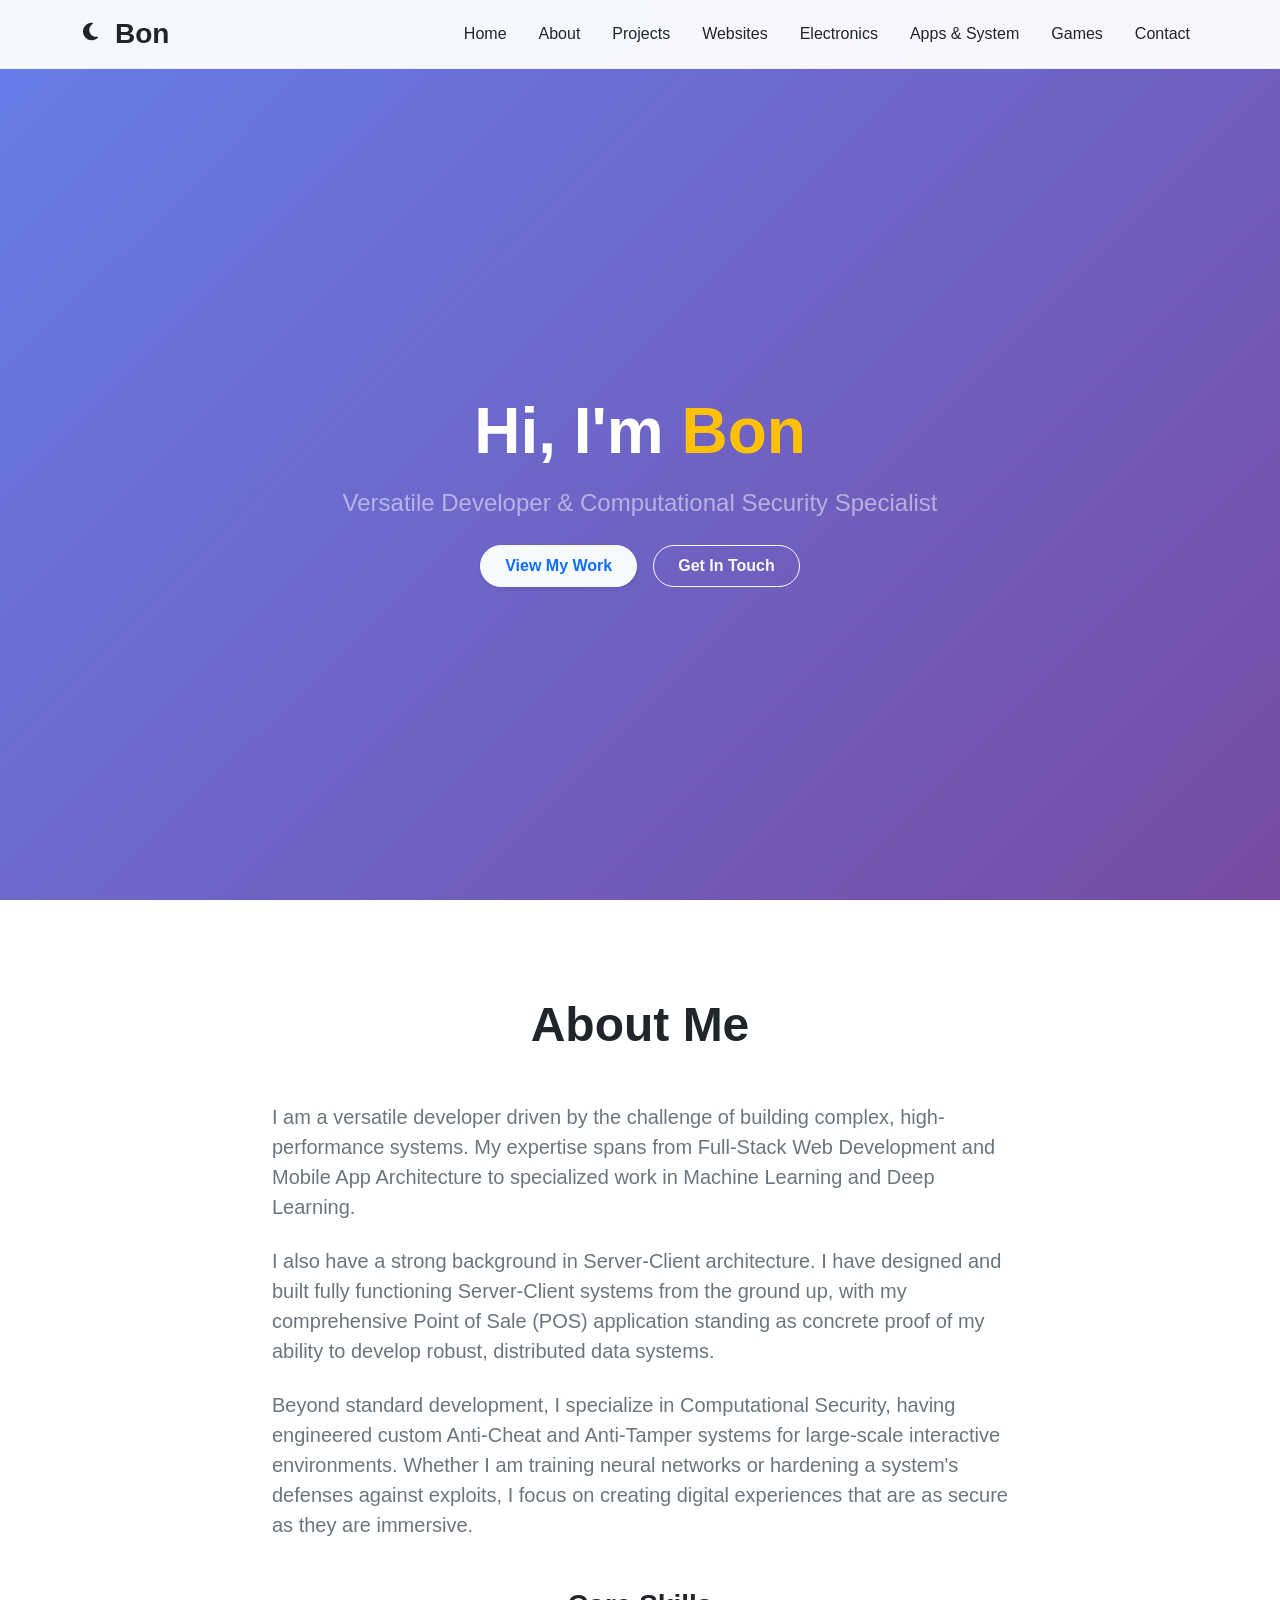
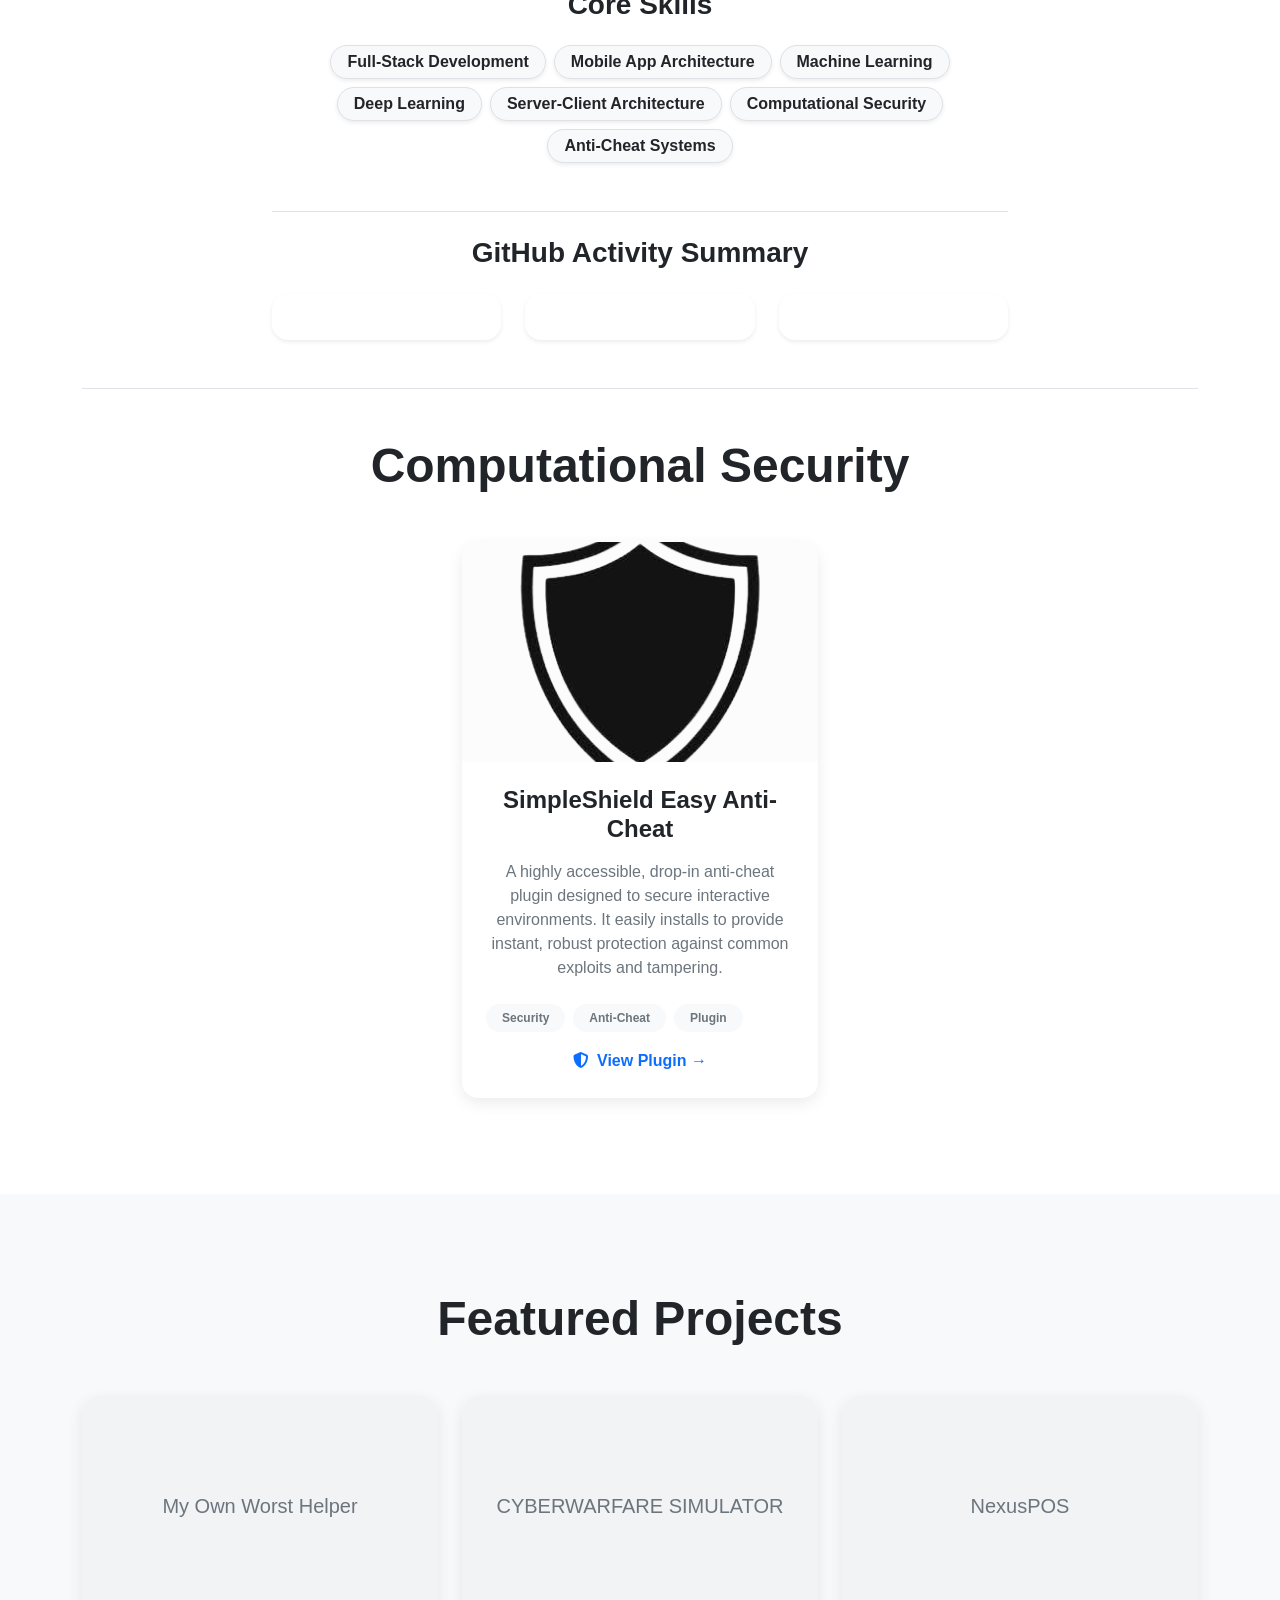
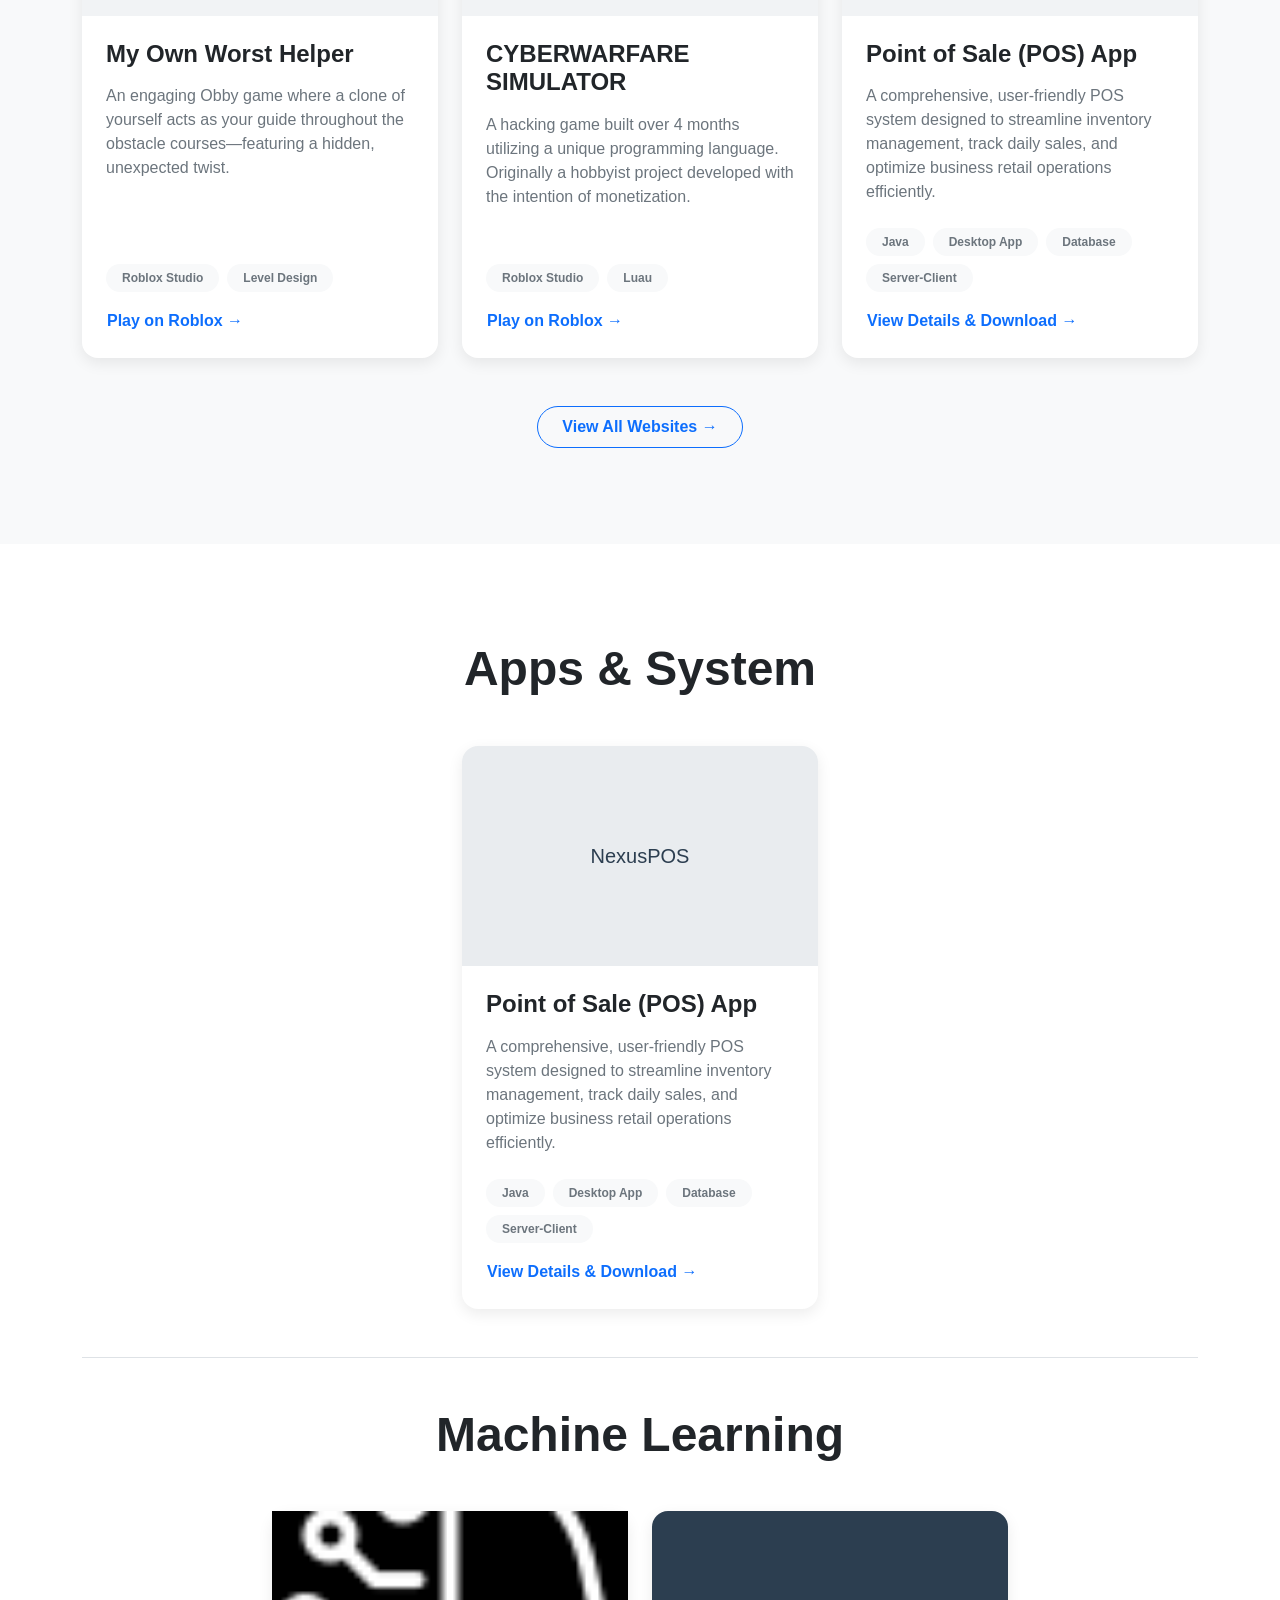
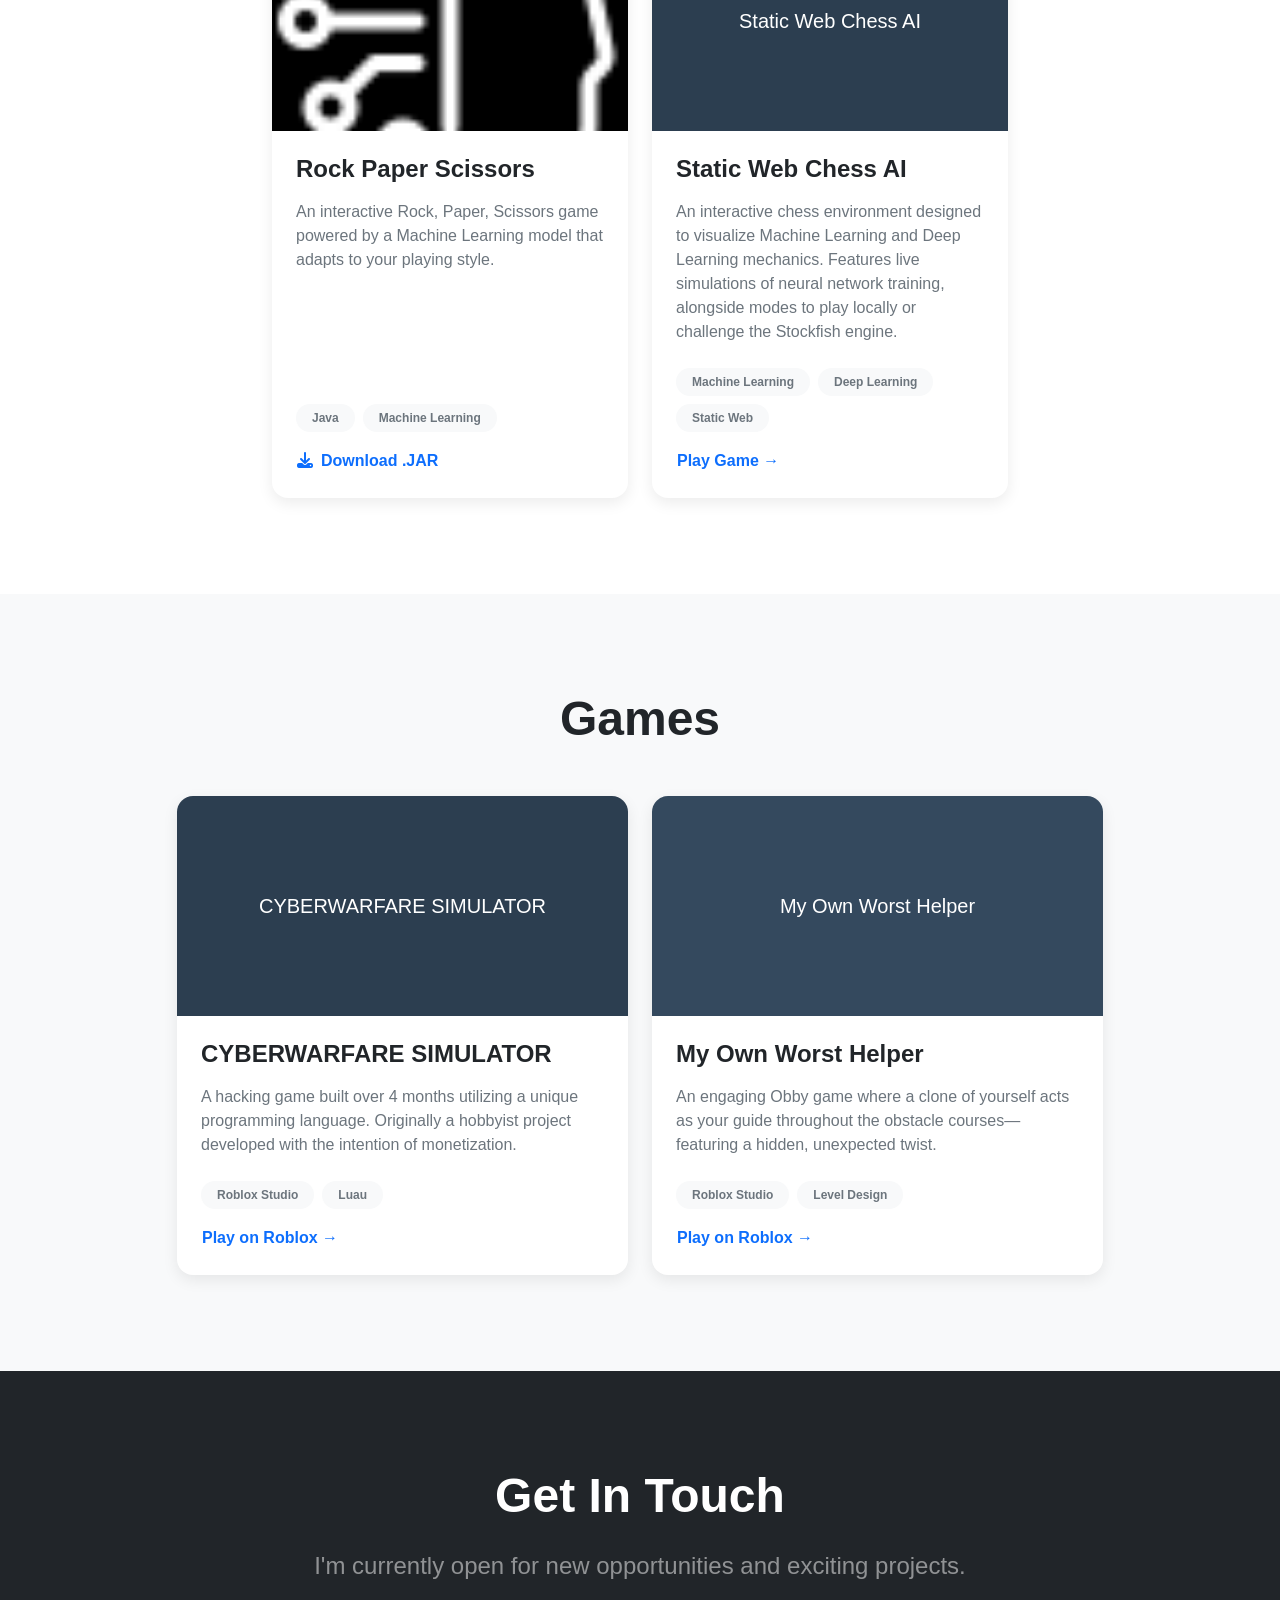
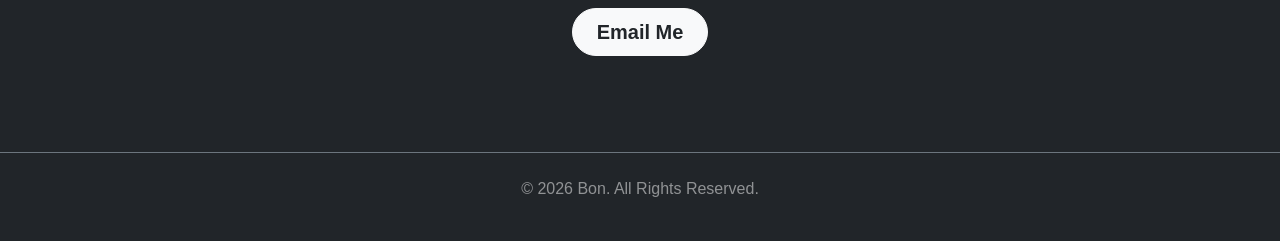
==== index.html @ 78231454 "Update print statement from 'Hello' to 'Goodbye'" ====
<!DOCTYPE html>
<html lang="en">
<head>
    <meta charset="UTF-8">
    <meta name="viewport" content="width=device-width, initial-scale=1.0">
    <title>Bon | Portfolio</title>
    <!-- Bootstrap CSS -->
    <link href="https://cdn.jsdelivr.net/npm/bootstrap@5.3.2/dist/css/bootstrap.min.css" rel="stylesheet">
    <link rel="stylesheet" href="style.css">
    <link rel="stylesheet" href="https://cdnjs.cloudflare.com/ajax/libs/font-awesome/6.5.0/css/all.min.css">
</head>
<body>
    <script>if(localStorage.getItem('darkMode') === 'enabled') document.body.classList.add('dark-mode');</script>
    <nav class="navbar navbar-expand-md navbar-light fixed-top custom-navbar">
        <div class="container">
            <div class="d-flex align-items-center">
                <button class="btn btn-link text-dark text-decoration-none p-0 me-3" id="darkModeToggle" aria-label="Toggle Dark Mode">
                    <i class="fas fa-moon fs-5"></i>
                </button>
                <a class="navbar-brand fw-bold fs-3 text-dark mb-0" href="#">Bon</a>
            </div>
            <button class="navbar-toggler border-0" type="button" data-bs-toggle="collapse" data-bs-target="#navbarNav">
                <span class="navbar-toggler-icon"></span>
            </button>
            <div class="collapse navbar-collapse" id="navbarNav">
                <ul class="navbar-nav ms-auto gap-3 fw-medium">
                    <li class="nav-item"><a class="nav-link text-dark" href="#home">Home</a></li>
                    <li class="nav-item"><a class="nav-link text-dark" href="#about">About</a></li>
                    <li class="nav-item"><a class="nav-link text-dark" href="#projects">Projects</a></li>
                    <li class="nav-item"><a class="nav-link text-dark" href="websites.html">Websites</a></li>
                    <li class="nav-item"><a class="nav-link text-dark" href="electronics.html">Electronics</a></li>
                    <li class="nav-item"><a class="nav-link text-dark" href="#apps">Apps & System</a></li>
                    <li class="nav-item"><a class="nav-link text-dark" href="#games">Games</a></li>
                    <li class="nav-item"><a class="nav-link text-dark" href="#contact">Contact</a></li>
                </ul>
            </div>
        </div>
    </nav>

    <section id="home" class="min-vh-100 d-flex align-items-center justify-content-center text-white text-center hero-gradient position-relative overflow-hidden" style="padding-top: 80px;">
        <div class="container z-2">
            <h1 class="display-3 fw-bold mb-3">Hi, I'm <span class="text-warning">Bon</span></h1>
            <p class="fs-4 mb-4 text-white-50">Versatile Developer &amp; Computational Security Specialist</p>
            <div class="d-flex justify-content-center gap-3">
                <a href="#projects" class="btn btn-light text-primary rounded-pill px-4 py-2 fw-semibold shadow-sm custom-btn-hover">View My Work</a>
                <a href="#contact" class="btn btn-outline-light rounded-pill px-4 py-2 fw-semibold custom-btn-hover">Get In Touch</a>
            </div>
        </div>
    </section>

    <section id="about" class="py-5 bg-white">
        <div class="container text-center py-5">
            <h2 class="display-5 fw-bold text-dark mb-5">About Me</h2>
            <div class="row justify-content-center">
                <div class="col-md-8 text-start text-secondary fs-5">
                    <p class="mb-4">
                        I am a versatile developer driven by the challenge of building complex, high-performance systems. My expertise spans from Full-Stack Web Development and Mobile App Architecture to specialized work in Machine Learning and Deep Learning.
                    </p>
                    <p class="mb-4">
                        I also have a strong background in Server-Client architecture. I have designed and built fully functioning Server-Client systems from the ground up, with my comprehensive Point of Sale (POS) application standing as concrete proof of my ability to develop robust, distributed data systems.
                    </p>
                    <p class="mb-5">
                        Beyond standard development, I specialize in Computational Security, having engineered custom Anti-Cheat and Anti-Tamper systems for large-scale interactive environments. Whether I am training neural networks or hardening a system's defenses against exploits, I focus on creating digital experiences that are as secure as they are immersive.
                    </p>

                    <div class="mb-5 text-center">
                        <h3 class="fw-bold text-dark mb-4">Core Skills</h3>
                        <div class="d-flex flex-wrap gap-2 justify-content-center">
                            <span class="badge bg-light text-dark border p-2 px-3 rounded-pill fs-6 shadow-sm">Full-Stack Development</span>
                            <span class="badge bg-light text-dark border p-2 px-3 rounded-pill fs-6 shadow-sm">Mobile App Architecture</span>
                            <span class="badge bg-light text-dark border p-2 px-3 rounded-pill fs-6 shadow-sm">Machine Learning</span>
                            <span class="badge bg-light text-dark border p-2 px-3 rounded-pill fs-6 shadow-sm">Deep Learning</span>
                            <span class="badge bg-light text-dark border p-2 px-3 rounded-pill fs-6 shadow-sm">Server-Client Architecture</span>
                            <span class="badge bg-light text-dark border p-2 px-3 rounded-pill fs-6 shadow-sm">Computational Security</span>
                            <span class="badge bg-light text-dark border p-2 px-3 rounded-pill fs-6 shadow-sm">Anti-Cheat Systems</span>
                        </div>
                    </div>

                    <!-- GitHub Stats -->
                    <div class="mt-5 pt-4 border-top">
                        <h3 class="fw-bold text-dark mb-4 text-center">GitHub Activity Summary</h3>
                        <div class="row g-4 justify-content-center" id="github-summary-cards">
                            <!-- Loading spinner -->
                            <div class="col-12 text-center text-secondary py-5" id="gh-loading">
                                <div class="spinner-border text-primary mb-3" role="status"></div>
                                <p class="fw-medium">Syncing live statistics from GitHub...</p>
                            </div>
                        </div>
                    </div>
                </div>
            </div>

            <div class="mt-5 pt-5 border-top">
                <h2 class="display-5 fw-bold text-dark text-center mb-5">Computational Security</h2>
                <div class="row justify-content-center">
                    <div class="col-md-4">
                        <div class="card h-100 custom-card">
                            <div class="project-image d-flex align-items-center justify-content-center fw-medium text-white" style="background: #fcfcfc; font-size: 1.25rem;">
                                <img src = "Images/SHIELD-removebg-preview.png" alt ="SimpleShield" class="w-100 h-100" style="object-fit: cover;" onerror="this.outerHTML='SimpleShield Easy Anti-Cheat'">
                            </div>
                            <div class="card-body p-4 d-flex flex-column">
                                <h4 class="card-title fw-bold text-dark mb-3">SimpleShield Easy Anti-Cheat</h4>
                                <p class="card-text text-secondary mb-4">A highly accessible, drop-in anti-cheat plugin designed to secure interactive environments. It easily installs to provide instant, robust protection against common exploits and tampering.</p>
                                <div class="mt-auto">
                                    <div class="d-flex flex-wrap gap-2 mb-3">
                                        <span class="badge bg-light text-secondary rounded-pill px-3 py-2">Security</span>
                                        <span class="badge bg-light text-secondary rounded-pill px-3 py-2">Anti-Cheat</span>
                                        <span class="badge bg-light text-secondary rounded-pill px-3 py-2">Plugin</span>
                                    </div>
                                    <a href="https://create.roblox.com/store/asset/100468824967185/SimpleShield-Easy-AntiCheat" target="_blank" class="btn btn-link text-decoration-none p-0 fw-semibold text-primary"><i class="fas fa-shield-alt me-2"></i>View Plugin →</a>
                                </div>
                            </div>
                        </div>
                    </div>
                </div>
            </div>
        </div>
    </section>

    <section id="projects" class="py-5">
        <div class="container py-5">
            <h2 class="display-5 fw-bold text-dark text-center mb-5">Featured Projects</h2>
            <div class="row g-4" id="featured-projects-container">
                <!-- Dynamic projects container -->
            </div>
            <div class="text-center mt-5">
                <a href="websites.html" class="btn btn-outline-primary rounded-pill px-4 py-2 fw-semibold custom-btn-hover">View All Websites →</a>
            </div>
        </div>
    </section>

    <section id="apps" class="py-5 bg-white">
        <div class="container py-5">
            <h2 class="display-5 fw-bold text-dark text-center mb-5">Apps & System</h2>
            <div class="row justify-content-center mb-5">
                <div class="col-md-4">
                    <div class="card h-100 custom-card">
                        <div class="project-image d-flex align-items-center justify-content-center fw-medium" style="background: #e9ecef; color: #2c3e50; font-size: 1.25rem;">
                            NexusPOS
                        </div>
                        <div class="card-body p-4 d-flex flex-column">
                            <h4 class="card-title fw-bold text-dark mb-3">Point of Sale (POS) App</h4>
                            <p class="card-text text-secondary mb-4">A comprehensive, user-friendly POS system designed to streamline inventory management, track daily sales, and optimize business retail operations efficiently.</p>
                            <div class="mt-auto">
                                <div class="d-flex flex-wrap gap-2 mb-3">
                                    <span class="badge bg-light text-secondary rounded-pill px-3 py-2">Java</span>
                                    <span class="badge bg-light text-secondary rounded-pill px-3 py-2">Desktop App</span>
                                    <span class="badge bg-light text-secondary rounded-pill px-3 py-2">Database</span>
                                    <span class="badge bg-light text-secondary rounded-pill px-3 py-2">Server-Client</span>
                                </div>
                                <a href="nexuspos.html" class="btn btn-link text-decoration-none p-0 fw-semibold text-primary">View Details & Download →</a>
                            </div>
                        </div>
                    </div>
                </div>
            </div>

            <div class="mt-5 pt-5 border-top">
                <h2 class="display-5 fw-bold text-dark text-center mb-5">Machine Learning</h2>
                <div class="row justify-content-center g-4">
                    <div class="col-md-4">
                        <div class="card h-100 custom-card">
                            <div class="project-image d-flex align-items-center justify-content-center fw-medium text-white" style="background: #6f42c1; font-size: 1.25rem;">
                                <img src = "Images/AIRockPaper.png" alt ="AI Rock Paper Scissors" class="w-100 h-100" style="object-fit: cover;" onerror="this.outerHTML='AI-Powered Rock Paper Scissors'">
                            </div>
                            <div class="card-body p-4 d-flex flex-column">
                                <h4 class="card-title fw-bold text-dark mb-3">Rock Paper Scissors</h4>
                                <p class="card-text text-secondary mb-4">An interactive Rock, Paper, Scissors game powered by a Machine Learning model that adapts to your playing style.</p>
                                <div class="mt-auto">
                                    <div class="d-flex flex-wrap gap-2 mb-3">
                                        <span class="badge bg-light text-secondary rounded-pill px-3 py-2">Java</span>
                                        <span class="badge bg-light text-secondary rounded-pill px-3 py-2">Machine Learning</span>
                                    </div>
                                    <a href="https://github.com/glzzjhn-byte/Glzz-Home/releases/download/Machine_Learning/RockPaperScissor-1.0-SNAPSHOT.jar" class="btn btn-link text-decoration-none p-0 fw-semibold text-primary"><i class="fas fa-download me-2"></i>Download .JAR</a>
                                </div>
                            </div>
                        </div>
                    </div>

                    <div class="col-md-4">
                        <div class="card h-100 custom-card">
                            <div class="project-image d-flex align-items-center justify-content-center fw-medium text-white" style="background: #2c3e50; font-size: 1.25rem;">
                                <img src="Images/Chess.png" alt="Static Web Chess AI" class="w-100 h-100" style="object-fit: cover;" onerror="this.outerHTML='Static Web Chess AI'">
                            </div>
                            <div class="card-body p-4 d-flex flex-column">
                                <h4 class="card-title fw-bold text-dark mb-3">Static Web Chess AI</h4>
                                <p class="card-text text-secondary mb-4">An interactive chess environment designed to visualize Machine Learning and Deep Learning mechanics. Features live simulations of neural network training, alongside modes to play locally or challenge the Stockfish engine.</p>
                                <div class="mt-auto">
                                    <div class="d-flex flex-wrap gap-2 mb-3">
                                        <span class="badge bg-light text-secondary rounded-pill px-3 py-2">Machine Learning</span>
                                        <span class="badge bg-light text-secondary rounded-pill px-3 py-2">Deep Learning</span>
                                        <span class="badge bg-light text-secondary rounded-pill px-3 py-2">Static Web</span>
                                    </div>
                                    <a href="https://glzzjhn-byte.github.io/Web-Chess-AI/" target="_blank" class="btn btn-link text-decoration-none p-0 fw-semibold text-primary">Play Game →</a>
                                </div>
                            </div>
                        </div>
                    </div>
                </div>
            </div>
        </div>
    </section>

    <section id="games" class="py-5">
        <div class="container py-5">
            <h2 class="display-5 fw-bold text-dark text-center mb-5">Games</h2>
            <div class="row justify-content-center g-4">
                
                <div class="col-md-5">
                    <div class="card h-100 custom-card">
                        <div class="project-image d-flex align-items-center justify-content-center fw-medium text-white" style="background: #2c3e50; font-size: 1.25rem;">
                            CYBERWARFARE SIMULATOR
                        </div>
                        <div class="card-body p-4 d-flex flex-column">
                            <h4 class="card-title fw-bold text-dark mb-3">CYBERWARFARE SIMULATOR</h4>
                            <p class="card-text text-secondary mb-4">A hacking game built over 4 months utilizing a unique programming language. Originally a hobbyist project developed with the intention of monetization.</p>
                            <div class="mt-auto">
                                <div class="d-flex flex-wrap gap-2 mb-3">
                                    <span class="badge bg-light text-secondary rounded-pill px-3 py-2">Roblox Studio</span>
                                    <span class="badge bg-light text-secondary rounded-pill px-3 py-2">Luau</span>
                                </div>
                                <a href="https://www.roblox.com/games/106837349372359/CYBERWARFARE-SIMULATOR#!/about" target="_blank" class="btn btn-link text-decoration-none p-0 fw-semibold text-primary">Play on Roblox →</a>
                            </div>
                        </div>
                    </div>
                </div>

                <div class="col-md-5">
                    <div class="card h-100 custom-card">
                        <div class="project-image d-flex align-items-center justify-content-center fw-medium text-white" style="background: #34495e; font-size: 1.25rem;">
                            My Own Worst Helper
                        </div>
                        <div class="card-body p-4 d-flex flex-column">
                            <h4 class="card-title fw-bold text-dark mb-3">My Own Worst Helper</h4>
                            <p class="card-text text-secondary mb-4">An engaging Obby game where a clone of yourself acts as your guide throughout the obstacle courses—featuring a hidden, unexpected twist.</p>
                            <div class="mt-auto">
                                <div class="d-flex flex-wrap gap-2 mb-3">
                                    <span class="badge bg-light text-secondary rounded-pill px-3 py-2">Roblox Studio</span>
                                    <span class="badge bg-light text-secondary rounded-pill px-3 py-2">Level Design</span>
                                </div>
                                <a href="https://www.roblox.com/games/75575788362203/My-Own-Worst-Helper" target="_blank" class="btn btn-link text-decoration-none p-0 fw-semibold text-primary">Play on Roblox →</a>
                            </div>
                        </div>
                    </div>
                </div>

            </div>
        </div>
    </section>

    <div class="modal fade" id="projectModal" tabindex="-1" aria-labelledby="projectModalLabel" aria-hidden="true">
        <div class="modal-dialog modal-dialog-centered">
            <div class="modal-content border-0 shadow-lg" style="border-radius: 16px;">
                <div class="modal-header border-0">
                    <button type="button" class="btn-close" data-bs-dismiss="modal" aria-label="Close"></button>
                </div>
                <div class="modal-body text-center px-4 pb-4">
                    <h3 class="fw-bold mb-3" id="projectModalLabel">VivaMaxCo (Trailer Site)</h3>
                    <p class="text-danger fw-semibold">Important Disclaimer:</p>
                    <p class="text-secondary">This is a <strong>static demonstration trailer website</strong> created for portfolio purposes only.</p>
                    <p class="text-secondary mb-4">It contains adult (R18) content and is intended strictly for showcasing web development skills. <strong>It is not a commercial store and is NOT affiliated with the official VivaMax brand.</strong></p>
                    
                    <div class="d-flex justify-content-center gap-3">
                        <button type="button" class="btn btn-outline-secondary rounded-pill px-4" data-bs-dismiss="modal">Cancel</button>
                        <button type="button" onclick="goToProject()" class="btn btn-primary rounded-pill px-4">Proceed to Website</button>
                    </div>
                </div>
            </div>
        </div>
    </div>

    <section id="contact" class="py-5 bg-dark text-white text-center">
        <div class="container py-5">
            <h2 class="display-5 fw-bold mb-4">Get In Touch</h2>
            <p class="fs-4 text-white-50 mb-4">I'm currently open for new opportunities and exciting projects.</p>
            <a href="mailto:glzzjhn@gmail.com" class="btn btn-light text-dark rounded-pill px-4 py-2 fw-semibold fs-5 custom-btn-hover">Email Me</a>
        </div>
    </section>

    <footer class="bg-dark text-white-50 text-center py-4 border-top border-secondary">
        <p>&copy; 2026 Bon. All Rights Reserved.</p>
    </footer>

    <!-- Bootstrap JS -->
    <script src="https://cdn.jsdelivr.net/npm/bootstrap@5.3.2/dist/js/bootstrap.bundle.min.js"></script>
    <script src="script.js"></script>
</body>
</html>
---- style.css ----
/* Reset & Base */
* {
    margin: 0;
    padding: 0;
    box-sizing: border-box;
}

body {
    font-family: 'Segoe UI', Tahoma, Geneva, Verdana, sans-serif;
    background-color: #f8f9fa;
    scroll-behavior: smooth;
}

/* Navbar Blur */
.custom-navbar {
    background: rgba(255, 255, 255, 0.95);
    backdrop-filter: blur(10px);
    border-bottom: 1px solid #eee;
    transition: box-shadow 0.3s ease;
}

/* Hero Gradient */
.hero-gradient {
    background: linear-gradient(135deg, #667eea 0%, #764ba2 100%);
}

/* Button Hover */
.custom-btn-hover {
    transition: transform 0.3s, box-shadow 0.3s;
}
.custom-btn-hover:hover {
    transform: translateY(-3px);
    box-shadow: 0 10px 20px rgba(0,0,0,0.2);
}

/* Custom Card */
.custom-card {
    border-radius: 16px;
    border: none;
    box-shadow: 0 5px 15px rgba(0,0,0,0.08);
    transition: transform 0.3s, box-shadow 0.3s;
}

.custom-card:hover {
    transform: translateY(-10px);
    box-shadow: 0 15px 30px rgba(0,0,0,0.15);
}

.project-image {
    height: 220px;
    background: #f1f3f5;
    border-radius: 16px 16px 0 0;
}

/* GitHub Stats Hover */
.github-stat-card img {
    transition: transform 0.3s ease, filter 0.3s ease !important;
}
.github-stat-card:hover img {
    transform: scale(1.03);
    filter: brightness(1.05);
}

@keyframes fadeIn {
    from { opacity: 0; transform: translateY(10px); }
    to { opacity: 1; transform: translateY(0); }
}

/* Dark Mode */
body.dark-mode {
    background-color: #121212 !important;
    color: #e0e0e0 !important;
}
body.dark-mode .bg-white { background-color: #1e1e1e !important; }
body.dark-mode .bg-light { background-color: #2c2c2c !important; }
body.dark-mode .bg-dark { background-color: #000000 !important; }

body.dark-mode .text-dark { color: #ffffff !important; }
body.dark-mode .text-secondary { color: #aaaaaa !important; }
body.dark-mode .text-muted { color: #888888 !important; }
body.dark-mode .btn-light.text-dark { color: #212529 !important; }

body.dark-mode .custom-navbar {
    background: rgba(30, 30, 30, 0.95);
    border-bottom: 1px solid #333;
}
body.dark-mode .navbar-light .navbar-nav .nav-link { color: #e0e0e0 !important; }
body.dark-mode .navbar-light .navbar-nav .nav-link:hover { color: #ffffff !important; }

body.dark-mode .custom-card {
    background-color: #1e1e1e;
    box-shadow: 0 5px 15px rgba(0,0,0,0.5);
}
body.dark-mode .custom-card:hover { box-shadow: 0 15px 30px rgba(0,0,0,0.7); }
body.dark-mode .project-image {
    background-color: #2c2c2c;
    border-bottom-color: #333 !important;
}

body.dark-mode .border-top,
body.dark-mode .border-bottom { border-color: #333 !important; }

body.dark-mode .modal-content { background-color: #1e1e1e; }
body.dark-mode .modal-header { border-bottom-color: #333; }

body.dark-mode .alert-light {
    background-color: #2c2c2c !important;
    color: #e0e0e0 !important;
    border-color: #444 !important;
}

body.dark-mode .navbar-toggler-icon { filter: invert(1); }

body.dark-mode .github-stat-card img {
    filter: invert(0.9) hue-rotate(180deg) !important;
}
body.dark-mode .github-stat-card:hover img {
    filter: invert(0.9) hue-rotate(180deg) brightness(1.1) !important;
}
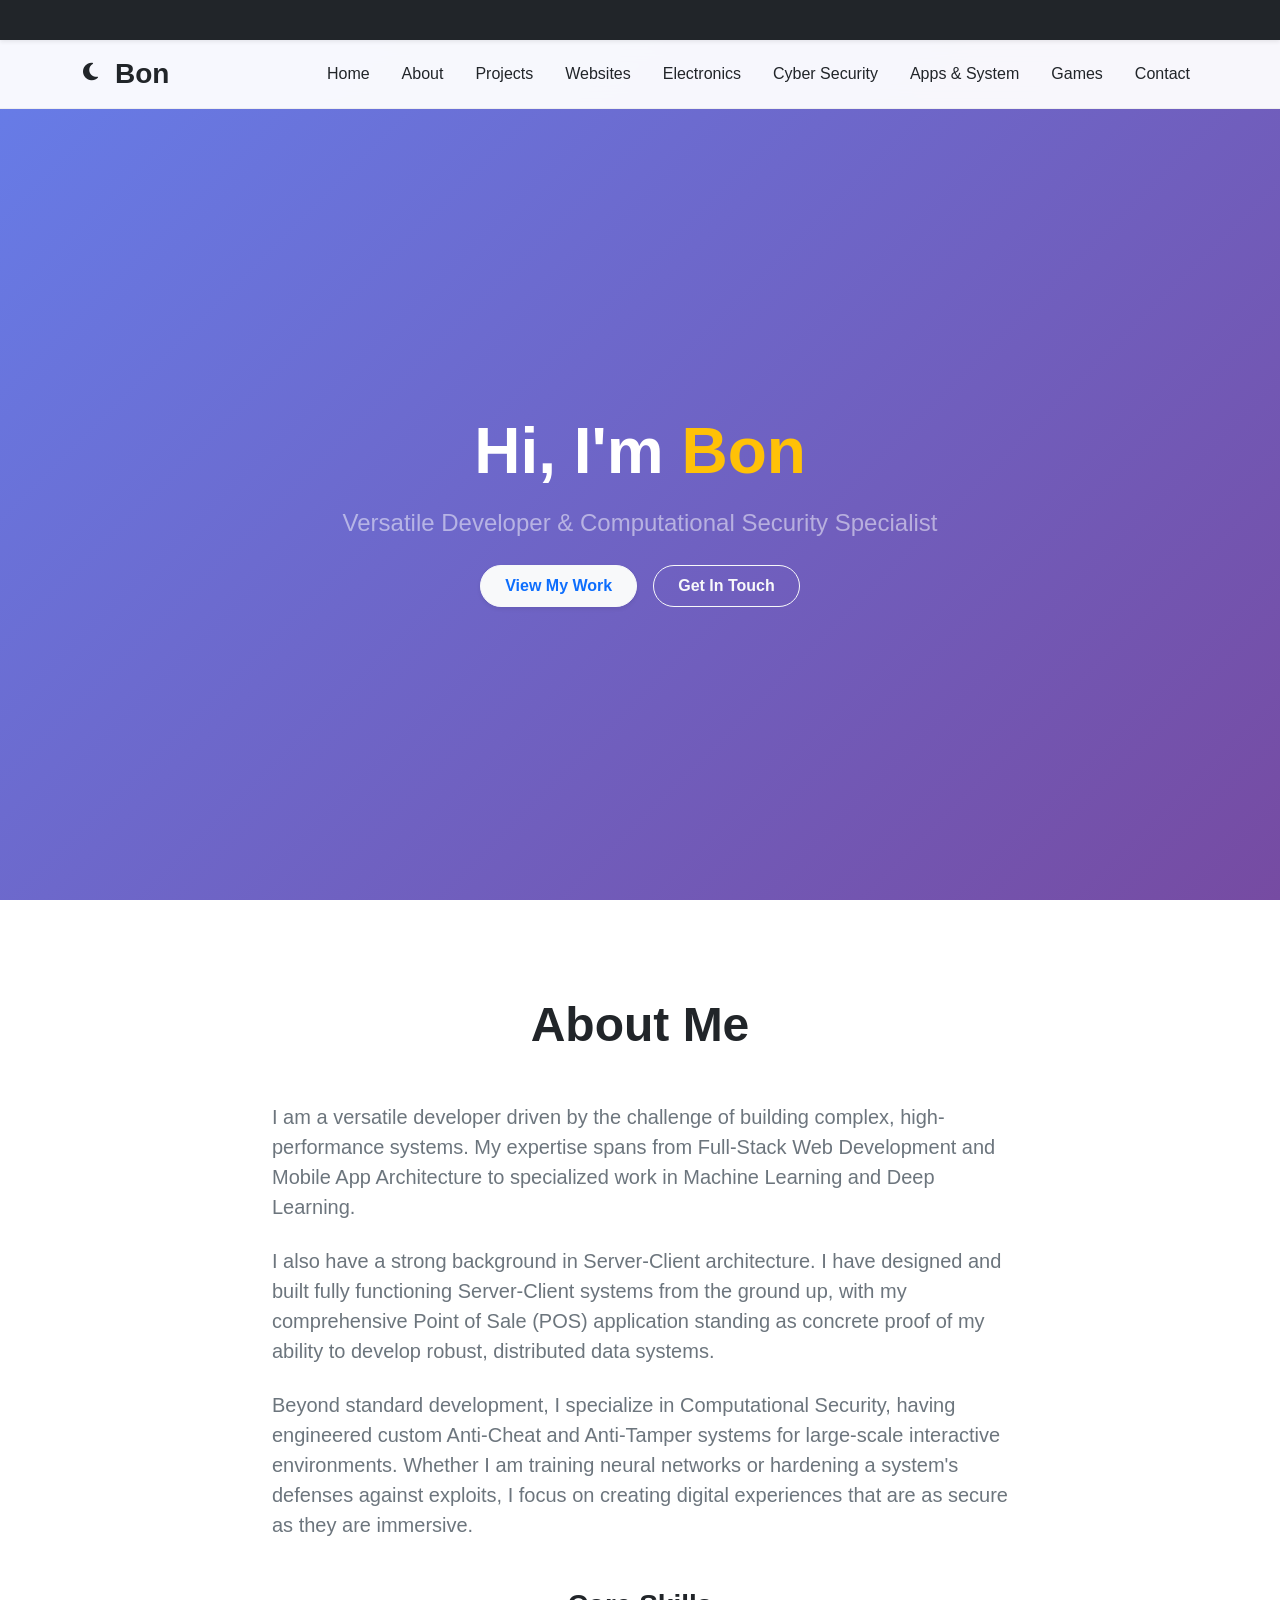
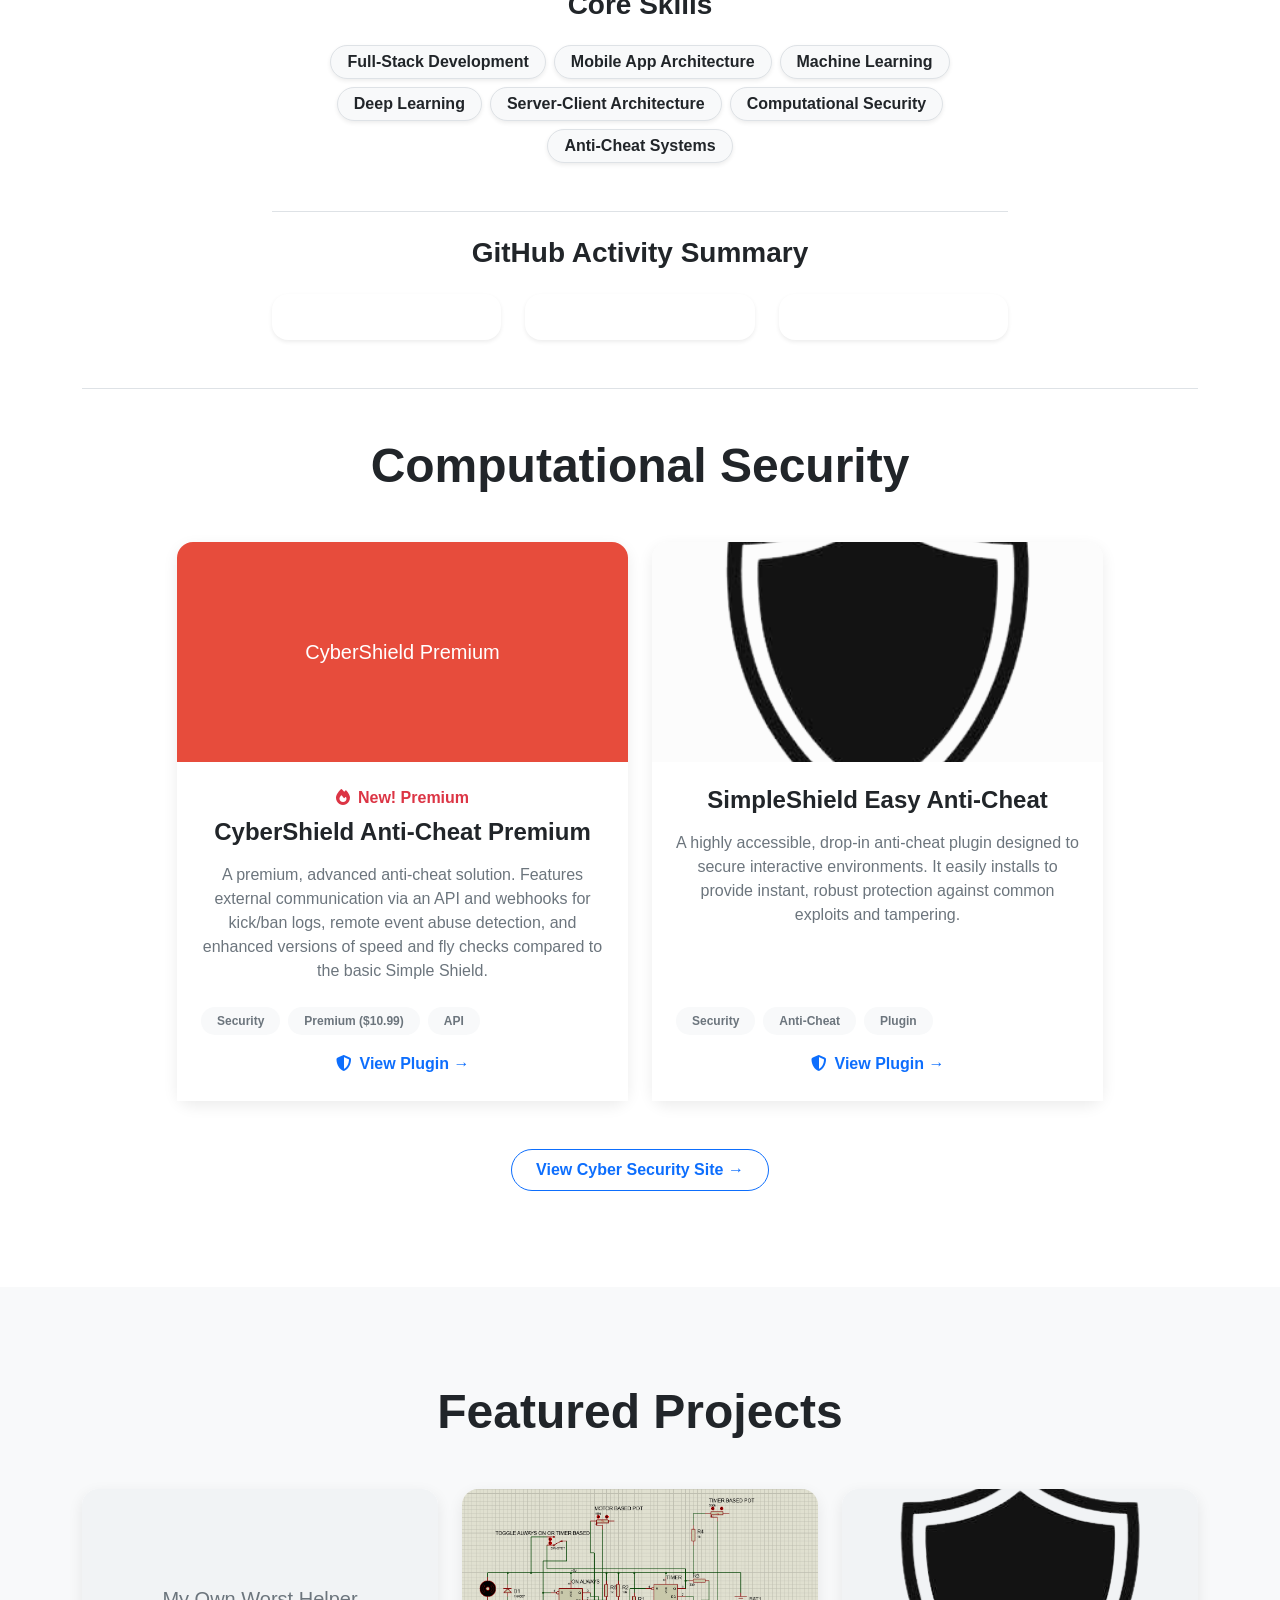
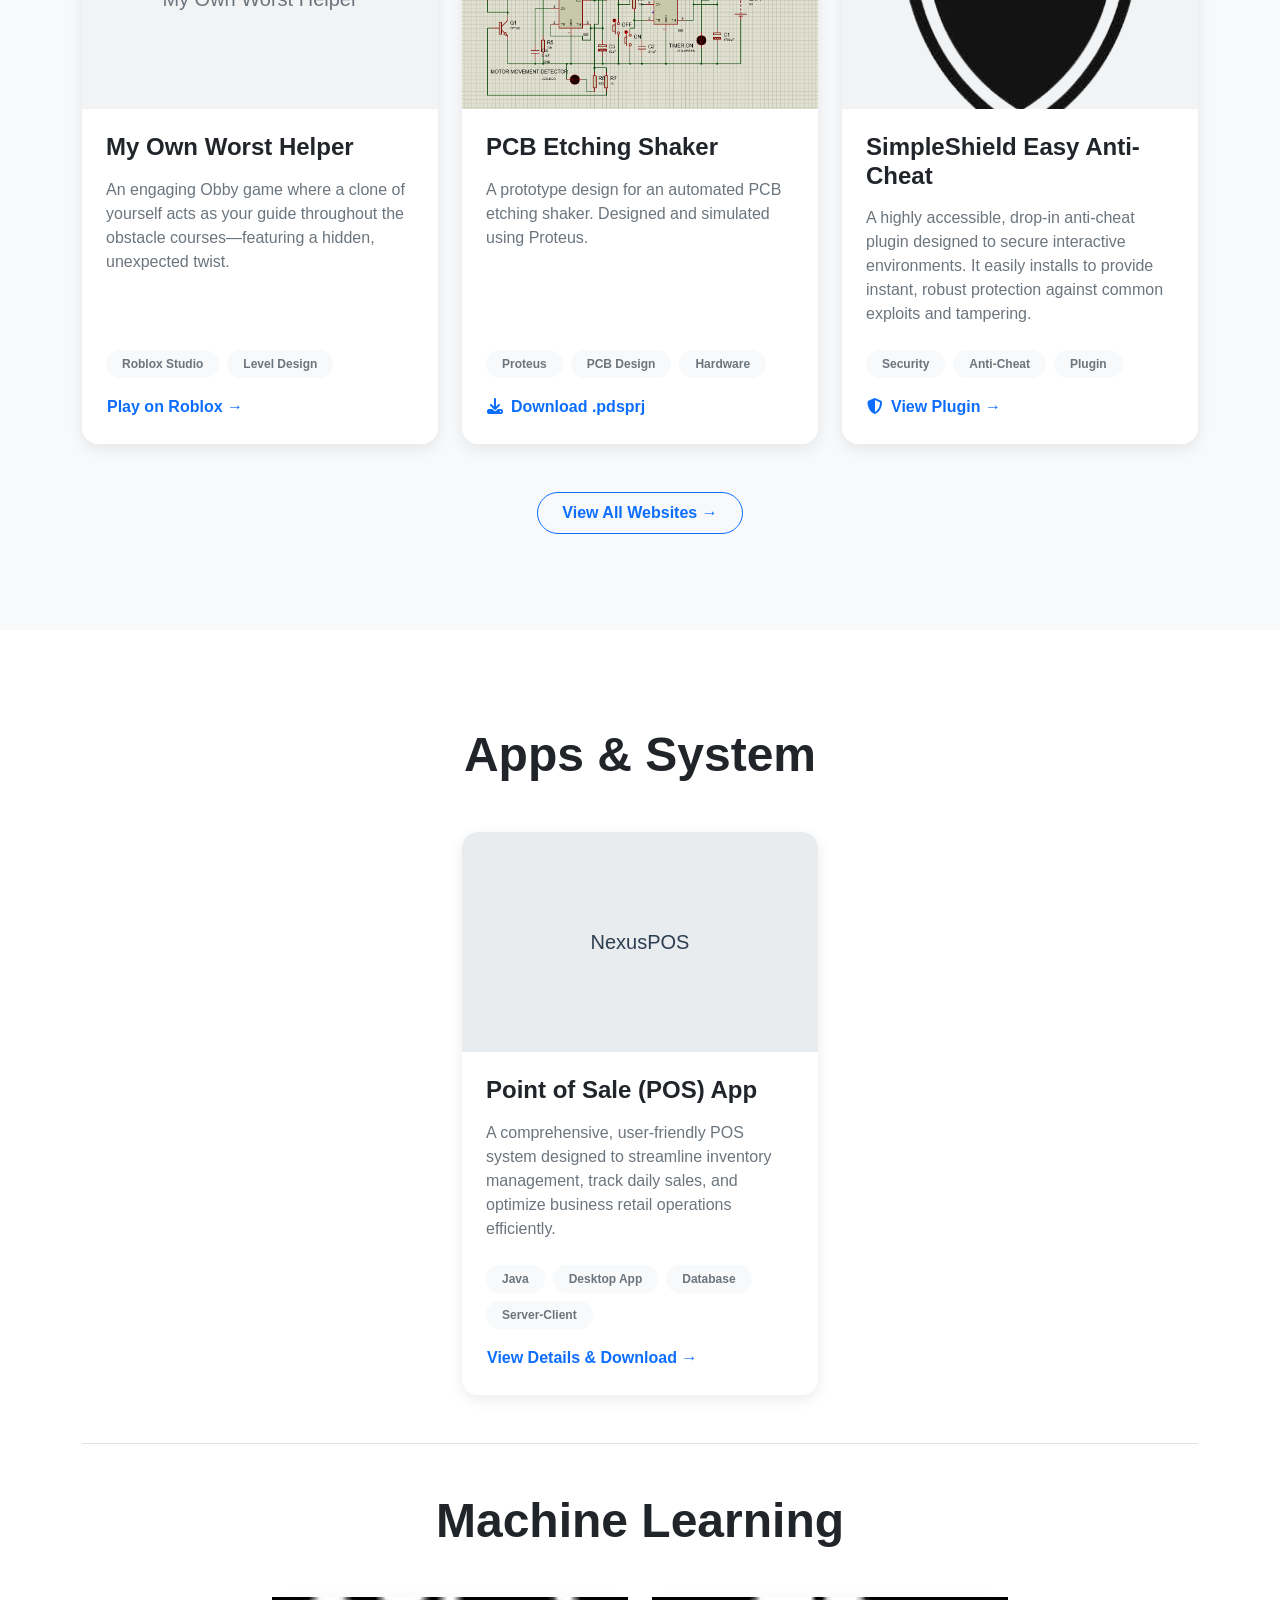
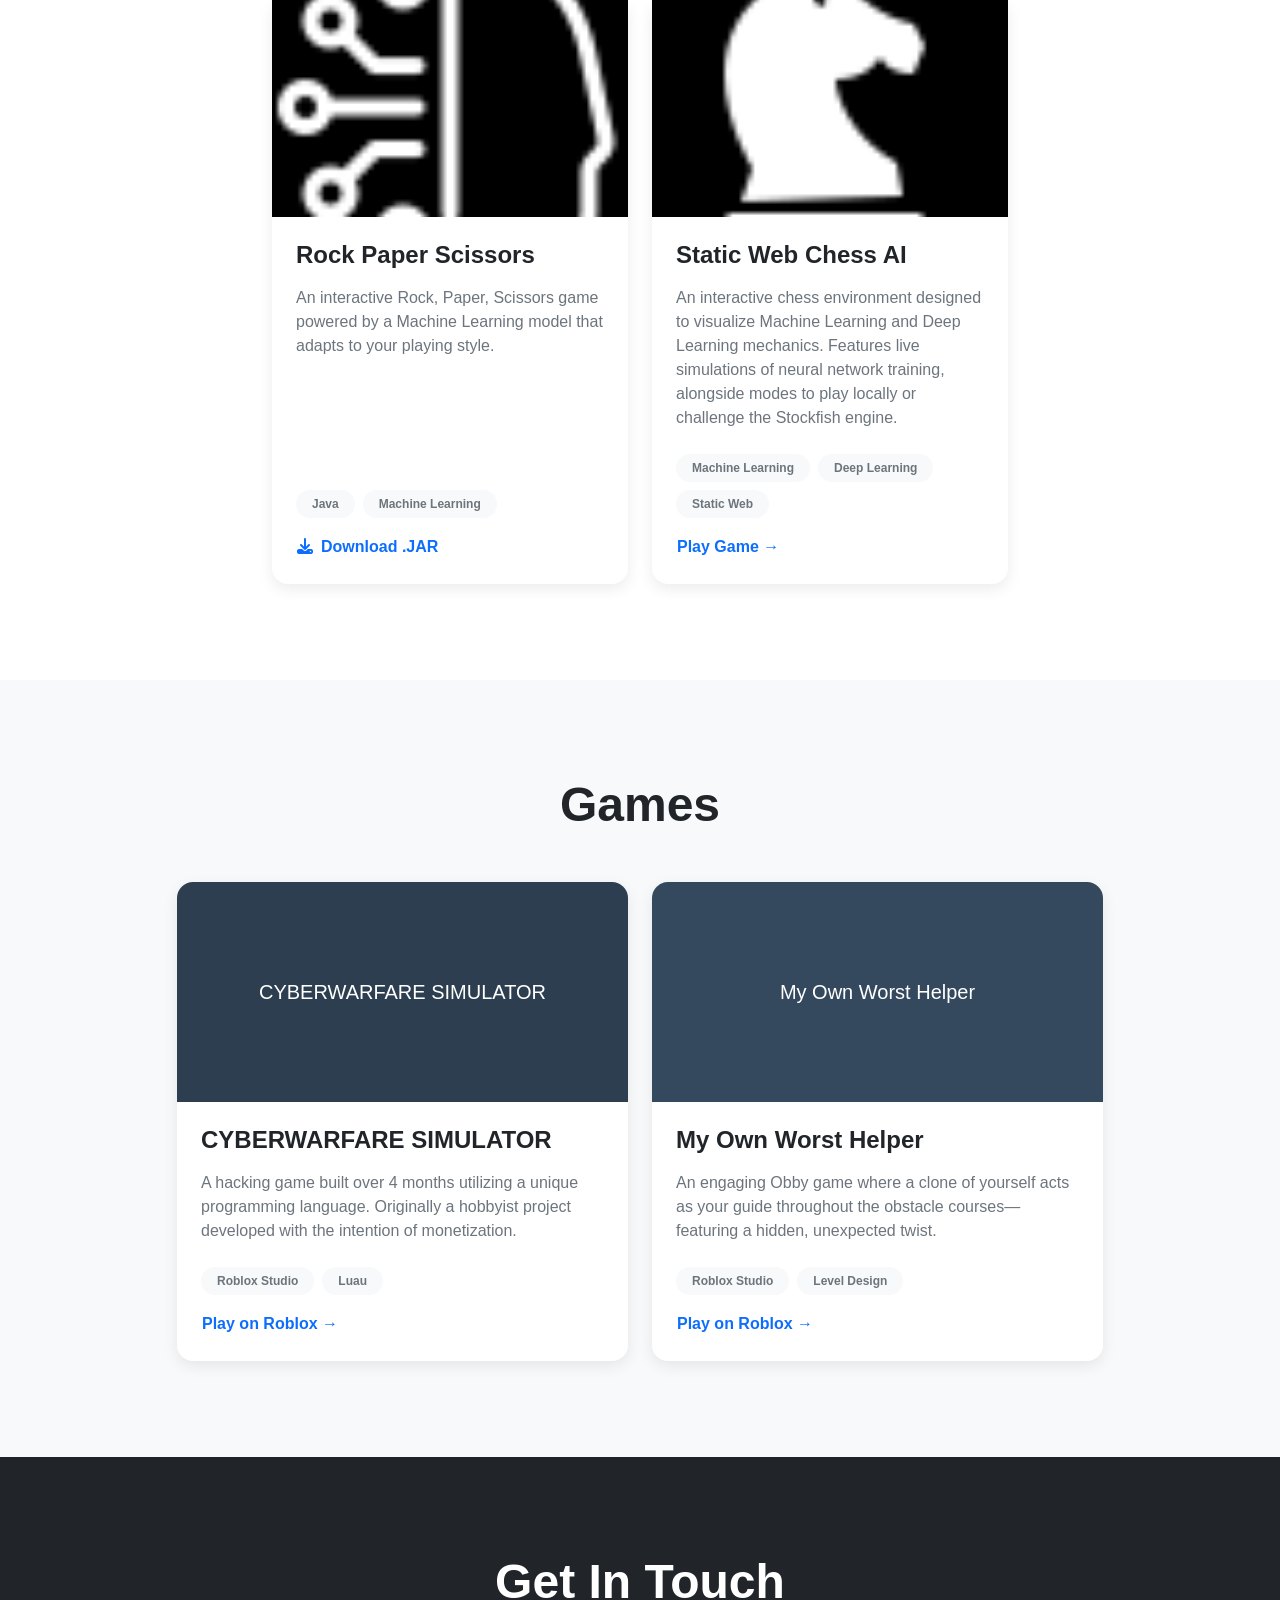
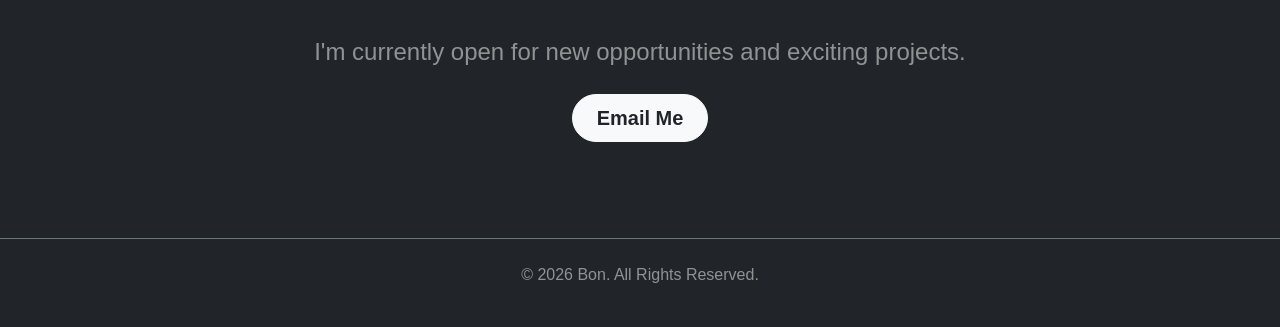
==== commit 8674dde3: "Update print statement from 'Hello' to 'Goodbye'" ====
--- a/index.html
+++ b/index.html
@@ -1,17 +1,19 @@
+<!-- Copyright (c) GlzzJohn -->
 <!DOCTYPE html>
 <html lang="en">
 <head>
     <meta charset="UTF-8">
     <meta name="viewport" content="width=device-width, initial-scale=1.0">
     <title>Bon | Portfolio</title>
-    <!-- Bootstrap CSS -->
     <link href="https://cdn.jsdelivr.net/npm/bootstrap@5.3.2/dist/css/bootstrap.min.css" rel="stylesheet">
     <link rel="stylesheet" href="style.css">
     <link rel="stylesheet" href="https://cdnjs.cloudflare.com/ajax/libs/font-awesome/6.5.0/css/all.min.css">
 </head>
 <body>
     <script>if(localStorage.getItem('darkMode') === 'enabled') document.body.classList.add('dark-mode');</script>
-    <nav class="navbar navbar-expand-md navbar-light fixed-top custom-navbar">
+    <div id="announcement-banner" class="bg-dark text-white d-flex align-items-center justify-content-center position-fixed w-100 shadow-sm" style="top: 0; height: 40px; z-index: 1040; font-size: 0.85rem; overflow: hidden; display: none;">
+    </div>
+    <nav class="navbar navbar-expand-md navbar-light fixed-top custom-navbar" style="top: 40px;">
         <div class="container">
             <div class="d-flex align-items-center">
                 <button class="btn btn-link text-dark text-decoration-none p-0 me-3" id="darkModeToggle" aria-label="Toggle Dark Mode">
@@ -29,6 +31,7 @@
                     <li class="nav-item"><a class="nav-link text-dark" href="#projects">Projects</a></li>
                     <li class="nav-item"><a class="nav-link text-dark" href="websites.html">Websites</a></li>
                     <li class="nav-item"><a class="nav-link text-dark" href="electronics.html">Electronics</a></li>
+                    <li class="nav-item"><a class="nav-link text-dark" href="cybersecurity.html">Cyber Security</a></li>
                     <li class="nav-item"><a class="nav-link text-dark" href="#apps">Apps & System</a></li>
                     <li class="nav-item"><a class="nav-link text-dark" href="#games">Games</a></li>
                     <li class="nav-item"><a class="nav-link text-dark" href="#contact">Contact</a></li>
@@ -37,7 +40,7 @@
         </div>
     </nav>
 
-    <section id="home" class="min-vh-100 d-flex align-items-center justify-content-center text-white text-center hero-gradient position-relative overflow-hidden" style="padding-top: 80px;">
+    <section id="home" class="min-vh-100 d-flex align-items-center justify-content-center text-white text-center hero-gradient position-relative overflow-hidden" style="padding-top: 120px;">
         <div class="container z-2">
             <h1 class="display-3 fw-bold mb-3">Hi, I'm <span class="text-warning">Bon</span></h1>
             <p class="fs-4 mb-4 text-white-50">Versatile Developer &amp; Computational Security Specialist</p>
@@ -76,11 +79,9 @@
                         </div>
                     </div>
 
-                    <!-- GitHub Stats -->
                     <div class="mt-5 pt-4 border-top">
                         <h3 class="fw-bold text-dark mb-4 text-center">GitHub Activity Summary</h3>
                         <div class="row g-4 justify-content-center" id="github-summary-cards">
-                            <!-- Loading spinner -->
                             <div class="col-12 text-center text-secondary py-5" id="gh-loading">
                                 <div class="spinner-border text-primary mb-3" role="status"></div>
                                 <p class="fw-medium">Syncing live statistics from GitHub...</p>
@@ -92,13 +93,35 @@
 
             <div class="mt-5 pt-5 border-top">
                 <h2 class="display-5 fw-bold text-dark text-center mb-5">Computational Security</h2>
-                <div class="row justify-content-center">
-                    <div class="col-md-4">
+                <div class="row justify-content-center g-4">
+                    
+                    <div class="col-md-5">
+                        <div class="card h-100 custom-card">
+                            <div class="project-image d-flex align-items-center justify-content-center fw-medium text-white" style="background: #e74c3c; font-size: 1.25rem;">
+                                CyberShield Premium
+                            </div>
+                            <div class="card-body p-4 d-flex flex-column z-1 bg-white">
+                                <div class="text-danger fw-bold mb-2"><i class="fas fa-fire me-2"></i>New! Premium</div>
+                                <h4 class="card-title fw-bold text-dark mb-3">CyberShield Anti-Cheat Premium</h4>
+                                <p class="card-text text-secondary mb-4">A premium, advanced anti-cheat solution. Features external communication via an API and webhooks for kick/ban logs, remote event abuse detection, and enhanced versions of speed and fly checks compared to the basic Simple Shield.</p>
+                                <div class="mt-auto">
+                                    <div class="d-flex flex-wrap gap-2 mb-3">
+                                        <span class="badge bg-light text-secondary rounded-pill px-3 py-2">Security</span>
+                                        <span class="badge bg-light text-secondary rounded-pill px-3 py-2">Premium ($10.99)</span>
+                                        <span class="badge bg-light text-secondary rounded-pill px-3 py-2">API</span>
+                                    </div>
+                                    <a href="https://create.roblox.com/store/asset/124778777859404/CyberShield-AntiCheat-Premium-AntiExploit" target="_blank" class="btn btn-link text-decoration-none p-0 fw-semibold text-primary"><i class="fas fa-shield-alt me-2"></i>View Plugin →</a>
+                                </div>
+                            </div>
+                        </div>
+                    </div>
+
+                    <div class="col-md-5">
                         <div class="card h-100 custom-card">
                             <div class="project-image d-flex align-items-center justify-content-center fw-medium text-white" style="background: #fcfcfc; font-size: 1.25rem;">
                                 <img src = "Images/SHIELD-removebg-preview.png" alt ="SimpleShield" class="w-100 h-100" style="object-fit: cover;" onerror="this.outerHTML='SimpleShield Easy Anti-Cheat'">
                             </div>
-                            <div class="card-body p-4 d-flex flex-column">
+                            <div class="card-body p-4 d-flex flex-column z-1 bg-white">
                                 <h4 class="card-title fw-bold text-dark mb-3">SimpleShield Easy Anti-Cheat</h4>
                                 <p class="card-text text-secondary mb-4">A highly accessible, drop-in anti-cheat plugin designed to secure interactive environments. It easily installs to provide instant, robust protection against common exploits and tampering.</p>
                                 <div class="mt-auto">
@@ -113,6 +136,9 @@
                         </div>
                     </div>
                 </div>
+                <div class="text-center mt-5">
+                    <a href="cybersecurity.html" class="btn btn-outline-primary rounded-pill px-4 py-2 fw-semibold custom-btn-hover">View Cyber Security Site →</a>
+                </div>
             </div>
         </div>
     </section>
@@ -121,7 +147,6 @@
         <div class="container py-5">
             <h2 class="display-5 fw-bold text-dark text-center mb-5">Featured Projects</h2>
             <div class="row g-4" id="featured-projects-container">
-                <!-- Dynamic projects container -->
             </div>
             <div class="text-center mt-5">
                 <a href="websites.html" class="btn btn-outline-primary rounded-pill px-4 py-2 fw-semibold custom-btn-hover">View All Websites →</a>
@@ -281,7 +306,6 @@
         <p>&copy; 2026 Bon. All Rights Reserved.</p>
     </footer>
 
-    <!-- Bootstrap JS -->
     <script src="https://cdn.jsdelivr.net/npm/bootstrap@5.3.2/dist/js/bootstrap.bundle.min.js"></script>
     <script src="script.js"></script>
 </body>
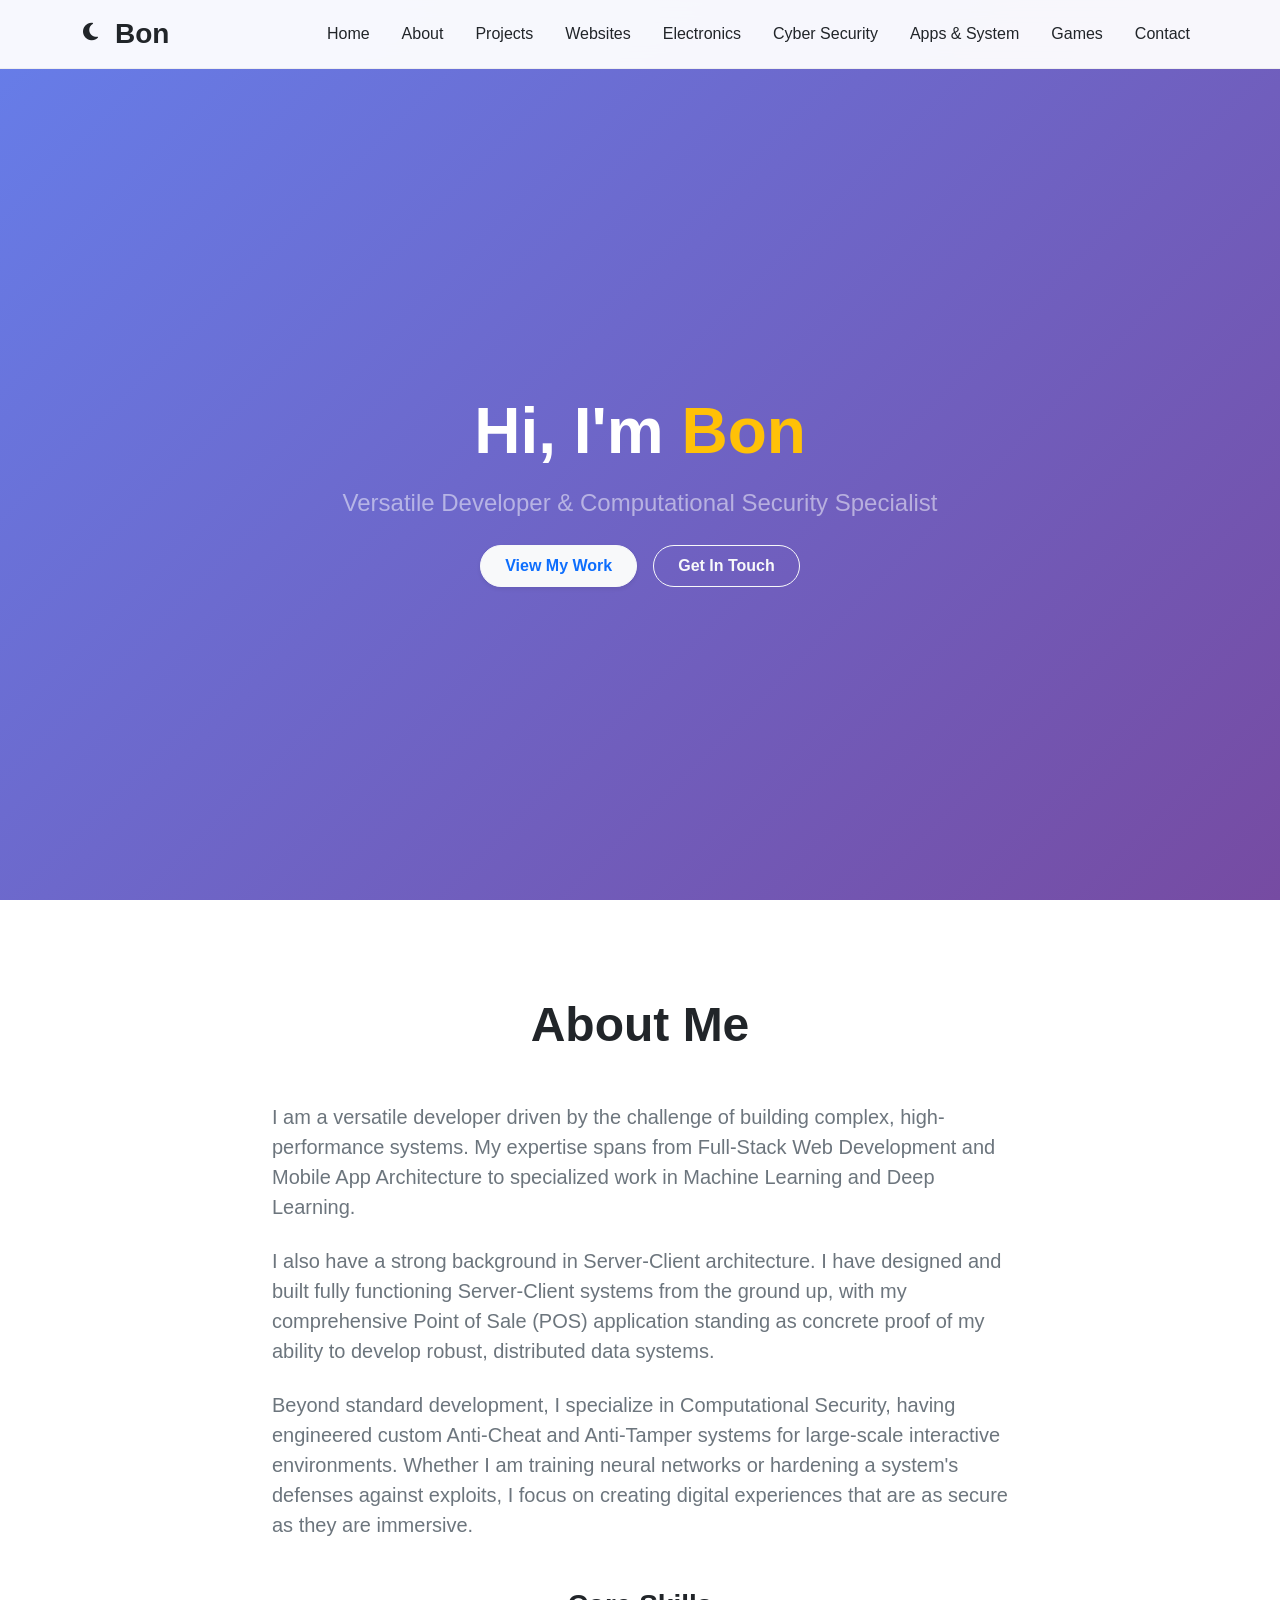
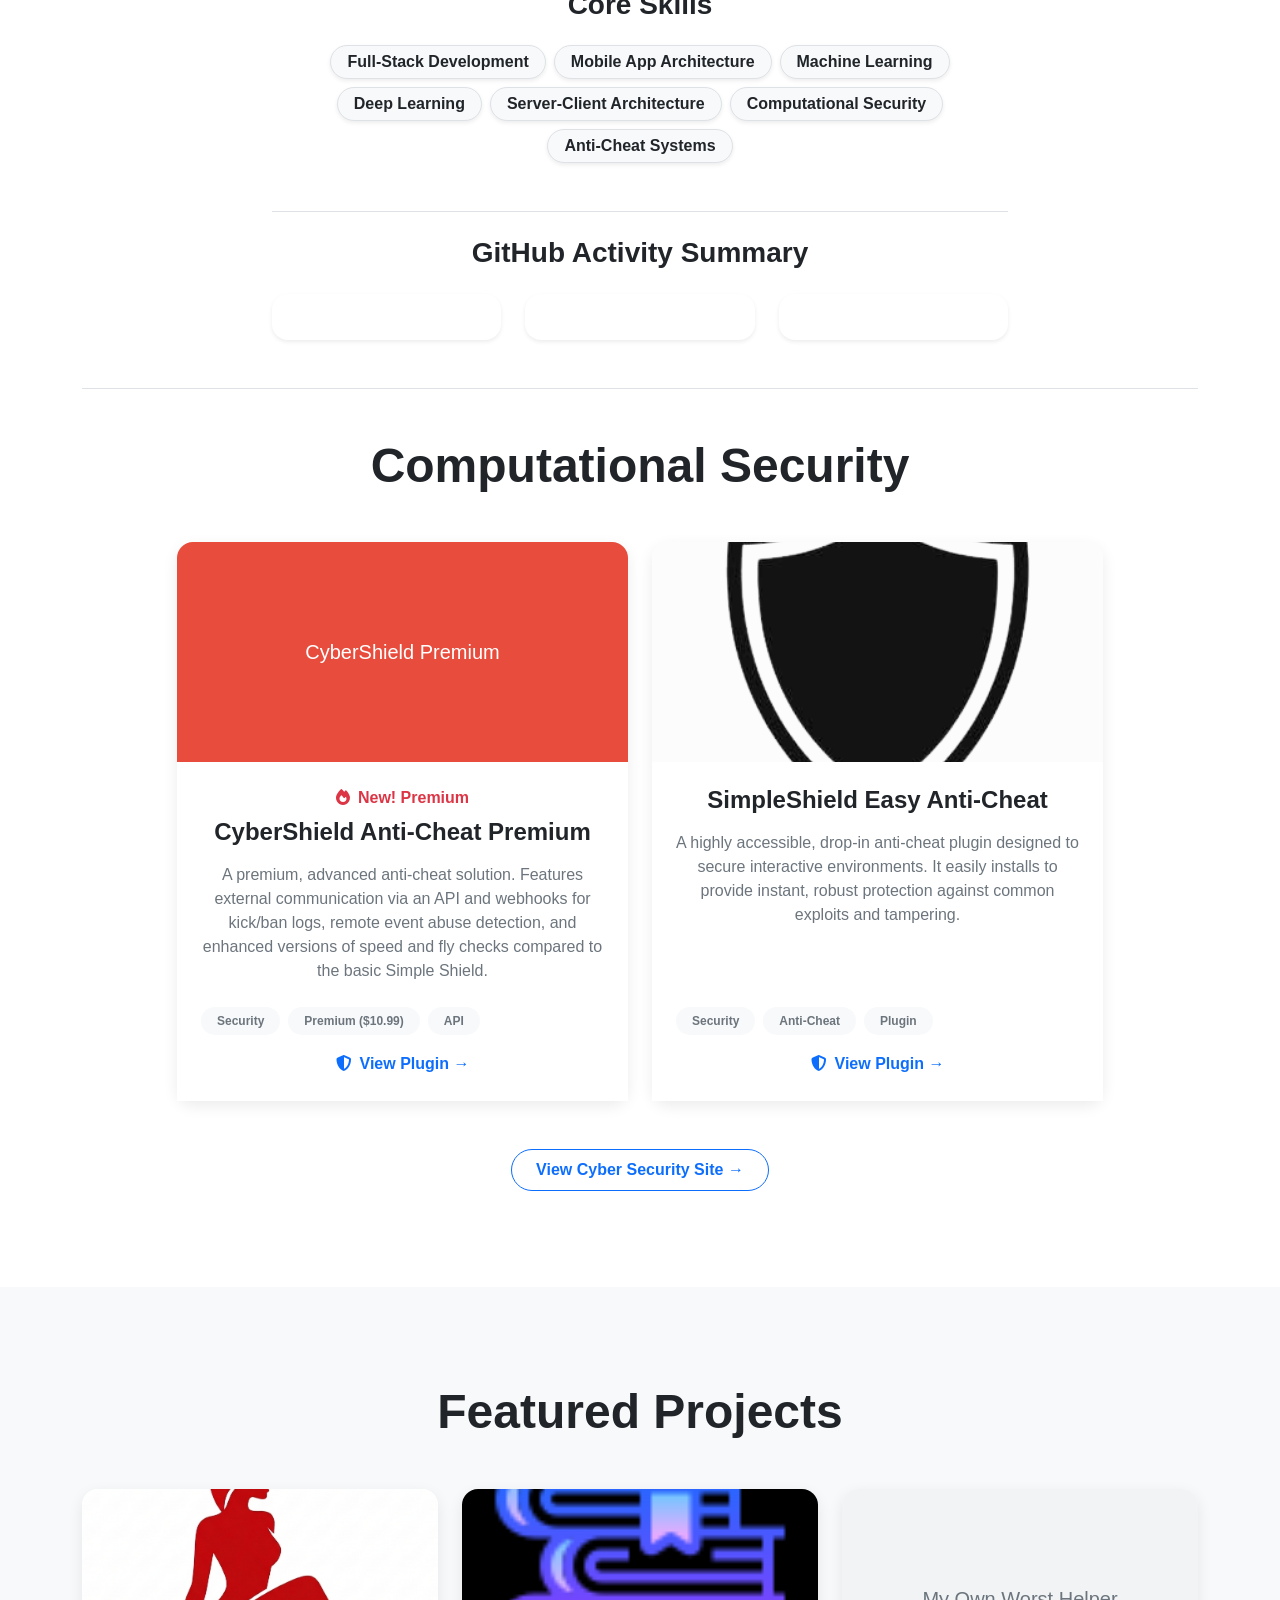
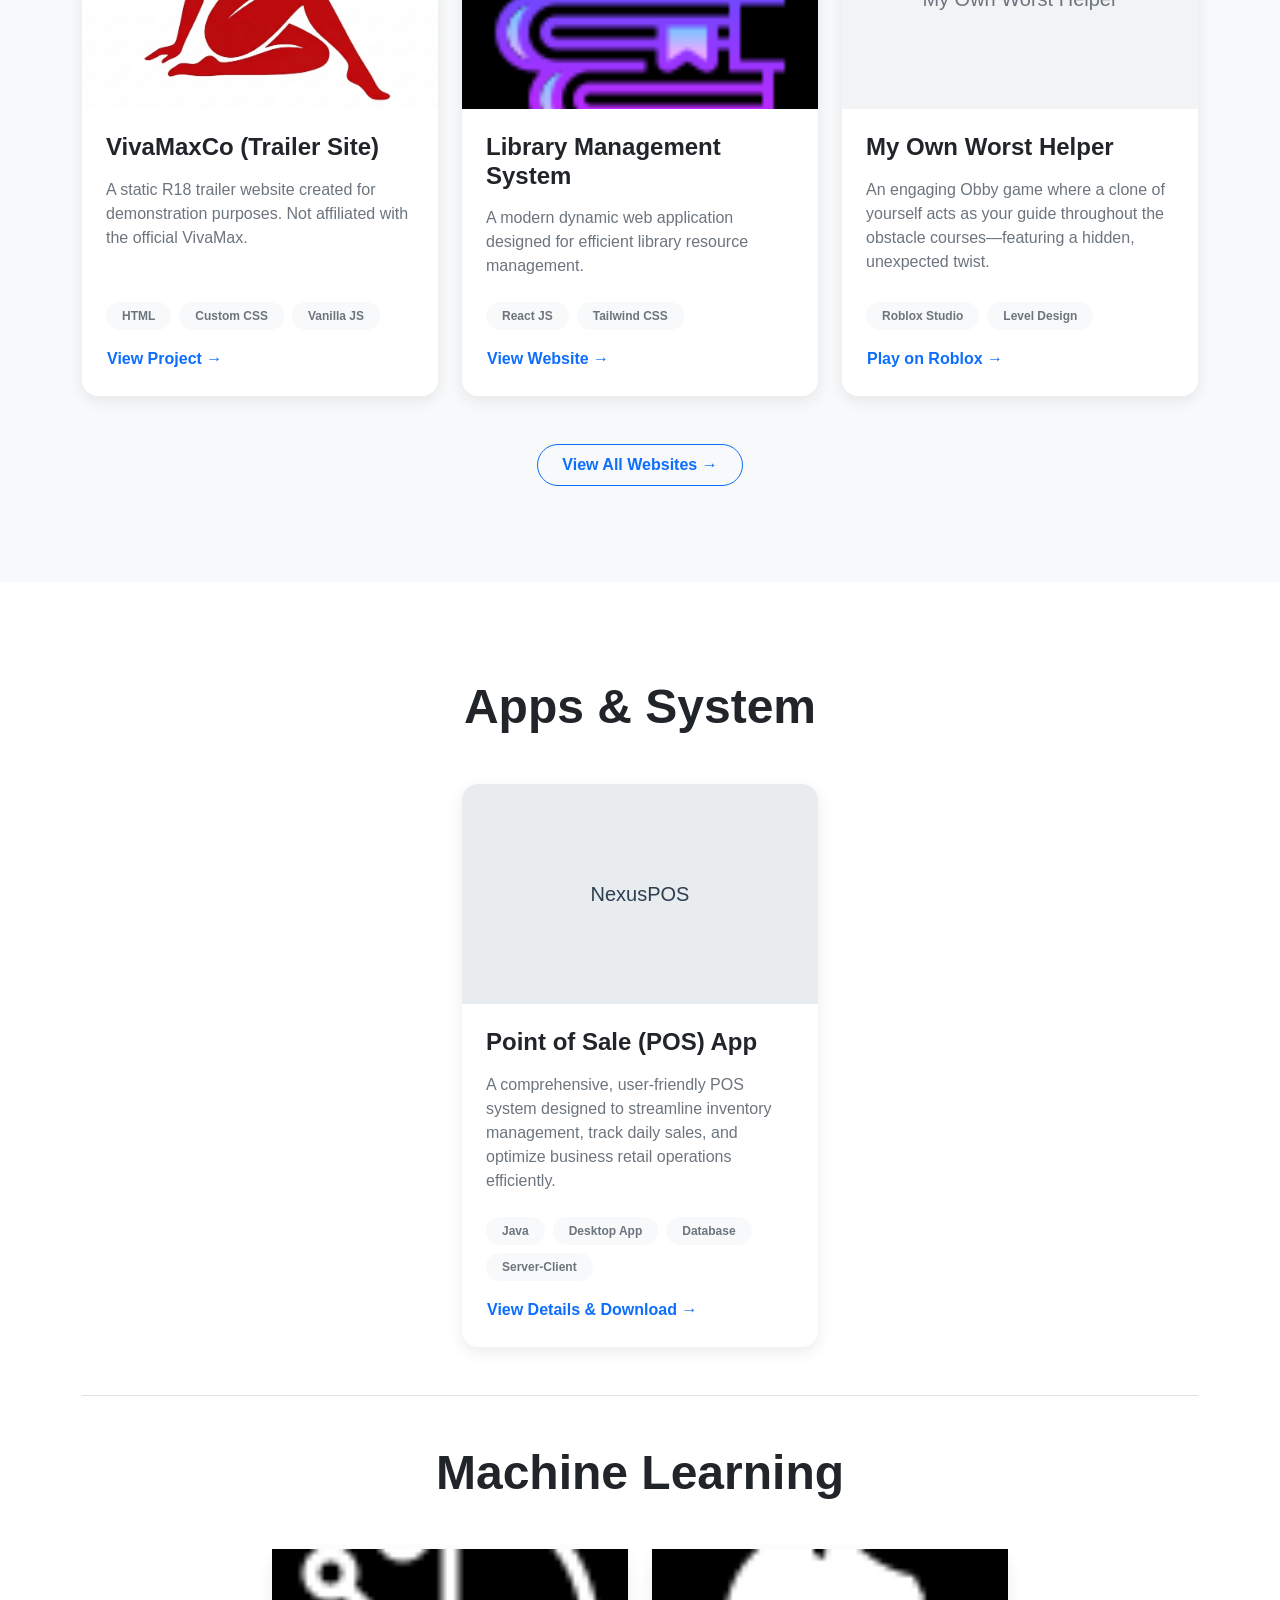
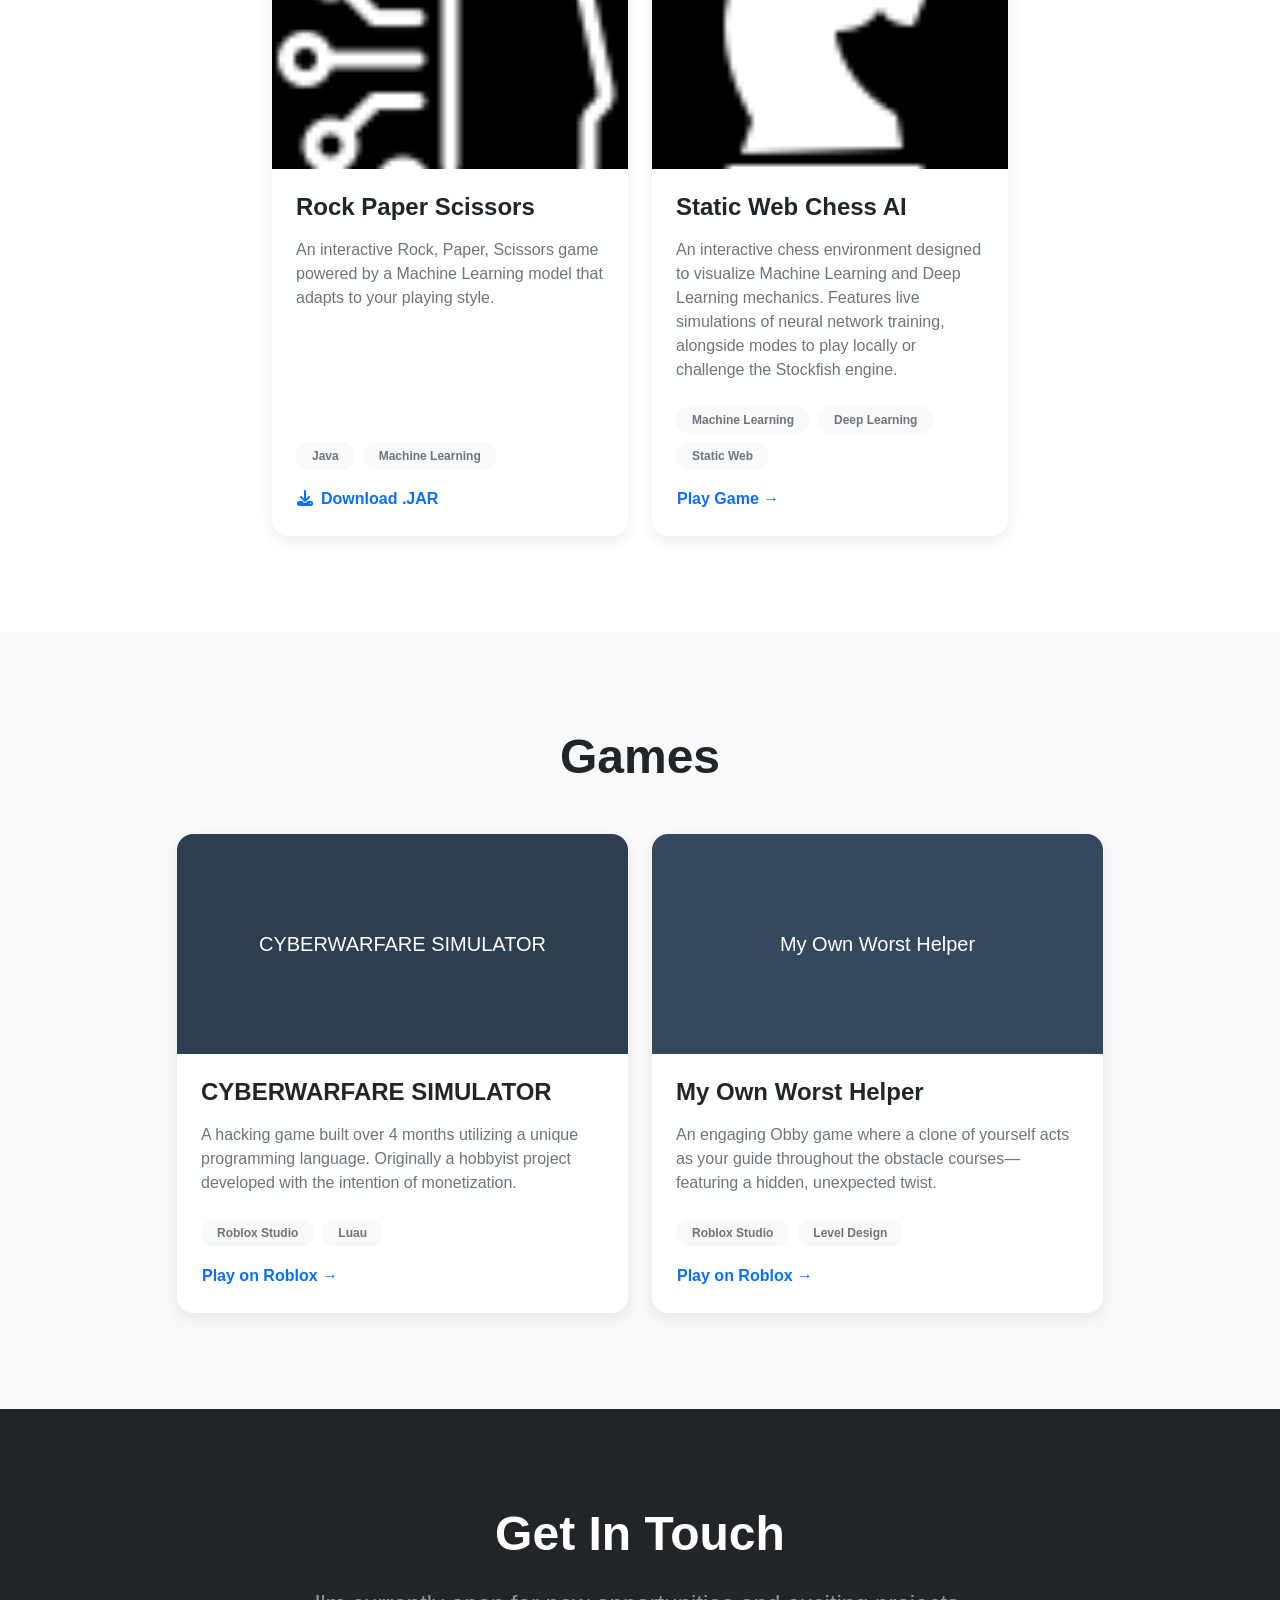
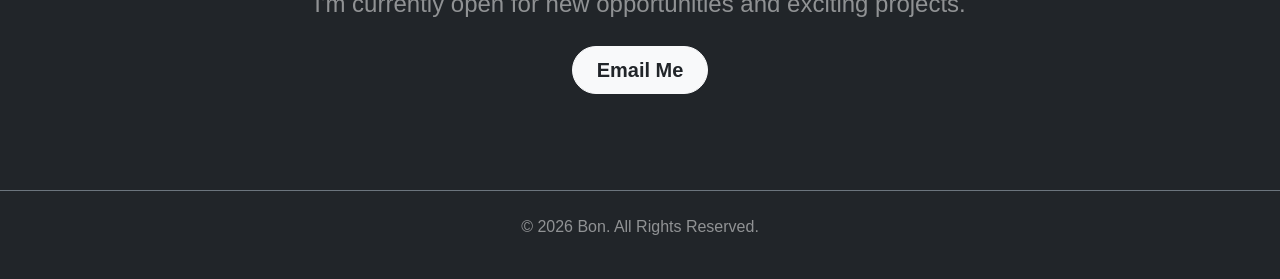
==== commit ad233086: "Update fmt.Println message from 'Hello' to 'Goodbye'" ====
--- a/index.html
+++ b/index.html
@@ -11,7 +11,7 @@
 </head>
 <body>
     <script>if(localStorage.getItem('darkMode') === 'enabled') document.body.classList.add('dark-mode');</script>
-    <div id="announcement-banner" class="bg-dark text-white d-flex align-items-center justify-content-center position-fixed w-100 shadow-sm" style="top: 0; height: 40px; z-index: 1040; font-size: 0.85rem; overflow: hidden; display: none;">
+    <div id="announcement-banner" class="bg-dark text-white d-none align-items-center justify-content-center position-fixed w-100 shadow-sm" style="top: 0; height: 40px; z-index: 1040; font-size: 0.85rem; overflow: hidden;">
     </div>
     <nav class="navbar navbar-expand-md navbar-light fixed-top custom-navbar" style="top: 40px;">
         <div class="container">
--- a/style.css
+++ b/style.css
@@ -1,4 +1,4 @@
-/* Reset & Base */
+/* Copyright (c) GlzzJohn */
 * {
     margin: 0;
     padding: 0;
@@ -11,7 +11,6 @@
     scroll-behavior: smooth;
 }
 
-/* Navbar Blur */
 .custom-navbar {
     background: rgba(255, 255, 255, 0.95);
     backdrop-filter: blur(10px);
@@ -19,12 +18,10 @@
     transition: box-shadow 0.3s ease;
 }
 
-/* Hero Gradient */
 .hero-gradient {
     background: linear-gradient(135deg, #667eea 0%, #764ba2 100%);
 }
 
-/* Button Hover */
 .custom-btn-hover {
     transition: transform 0.3s, box-shadow 0.3s;
 }
@@ -33,7 +30,6 @@
     box-shadow: 0 10px 20px rgba(0,0,0,0.2);
 }
 
-/* Custom Card */
 .custom-card {
     border-radius: 16px;
     border: none;
@@ -52,7 +48,6 @@
     border-radius: 16px 16px 0 0;
 }
 
-/* GitHub Stats Hover */
 .github-stat-card img {
     transition: transform 0.3s ease, filter 0.3s ease !important;
 }
@@ -66,7 +61,11 @@
     to { opacity: 1; transform: translateY(0); }
 }
 
-/* Dark Mode */
+@keyframes slideInBottom {
+    from { transform: translateY(100%); opacity: 0; }
+    to { transform: translateY(0); opacity: 1; }
+}
+
 body.dark-mode {
     background-color: #121212 !important;
     color: #e0e0e0 !important;
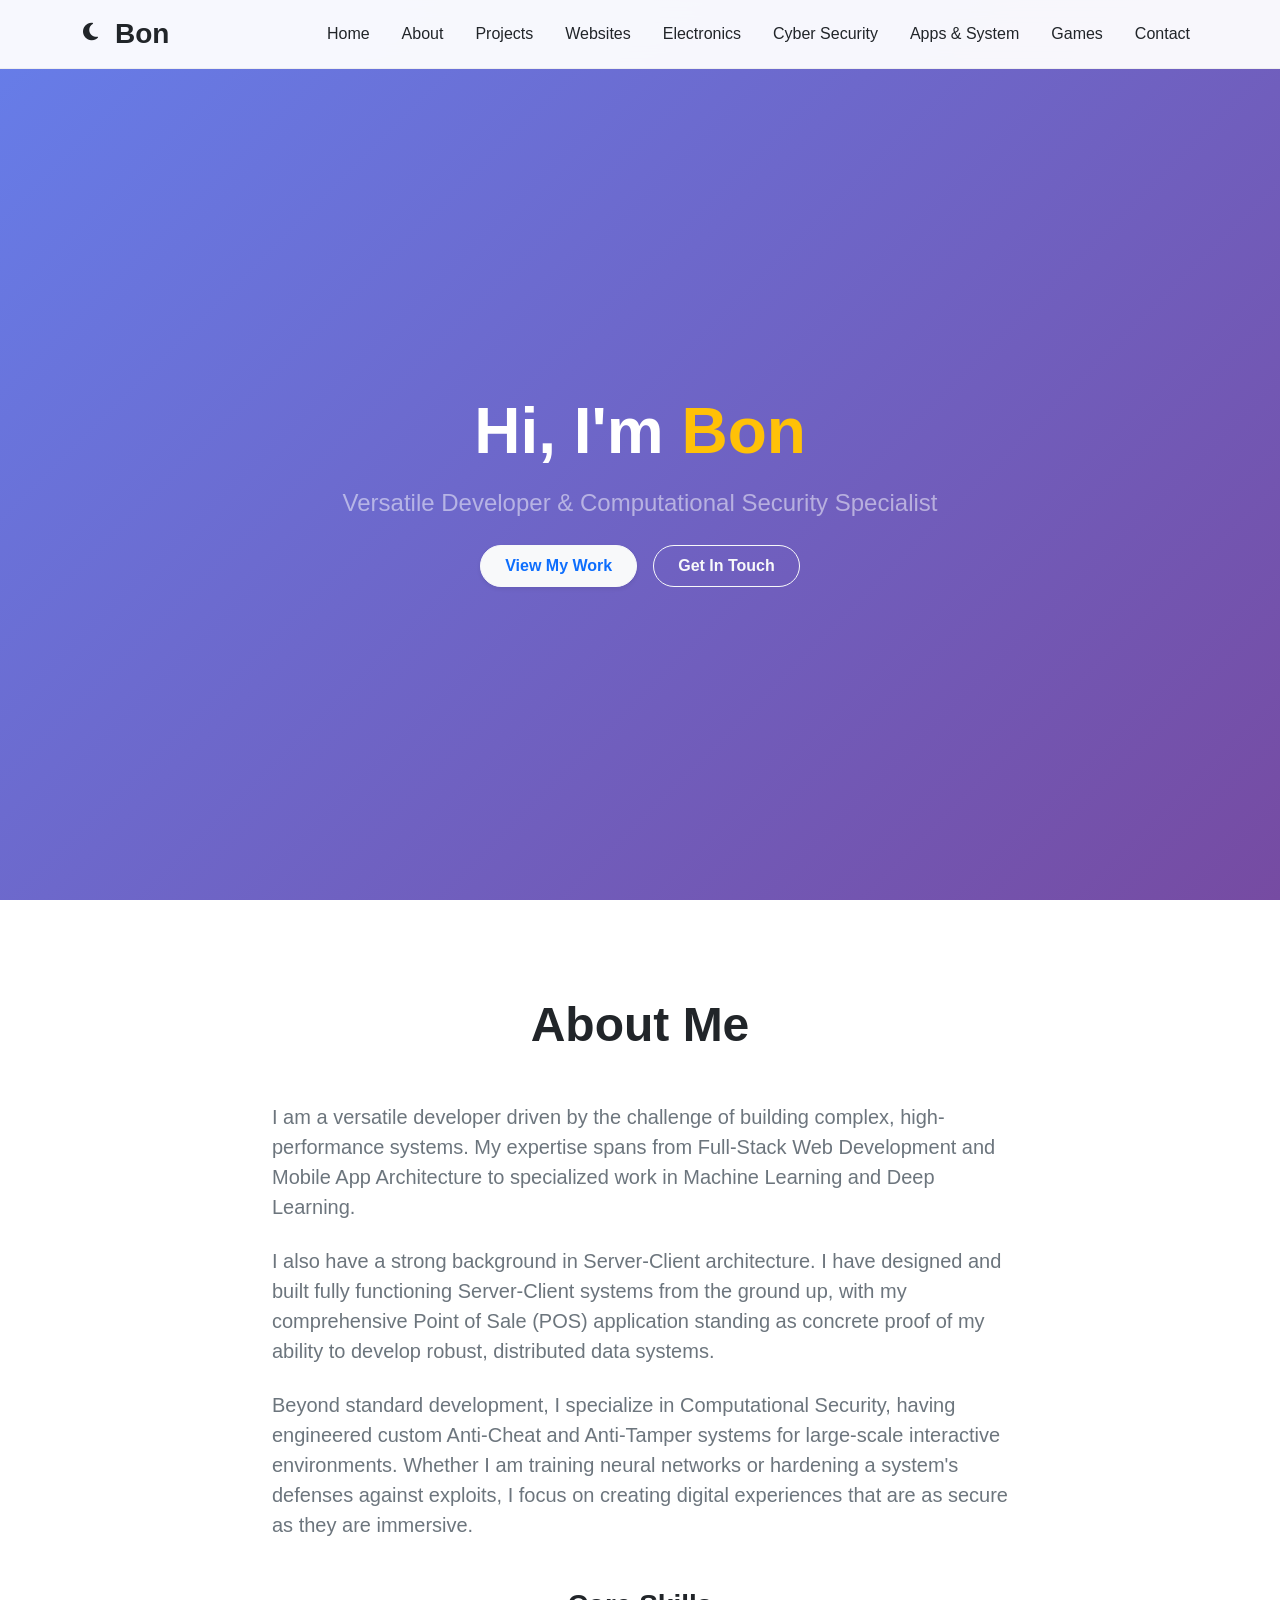
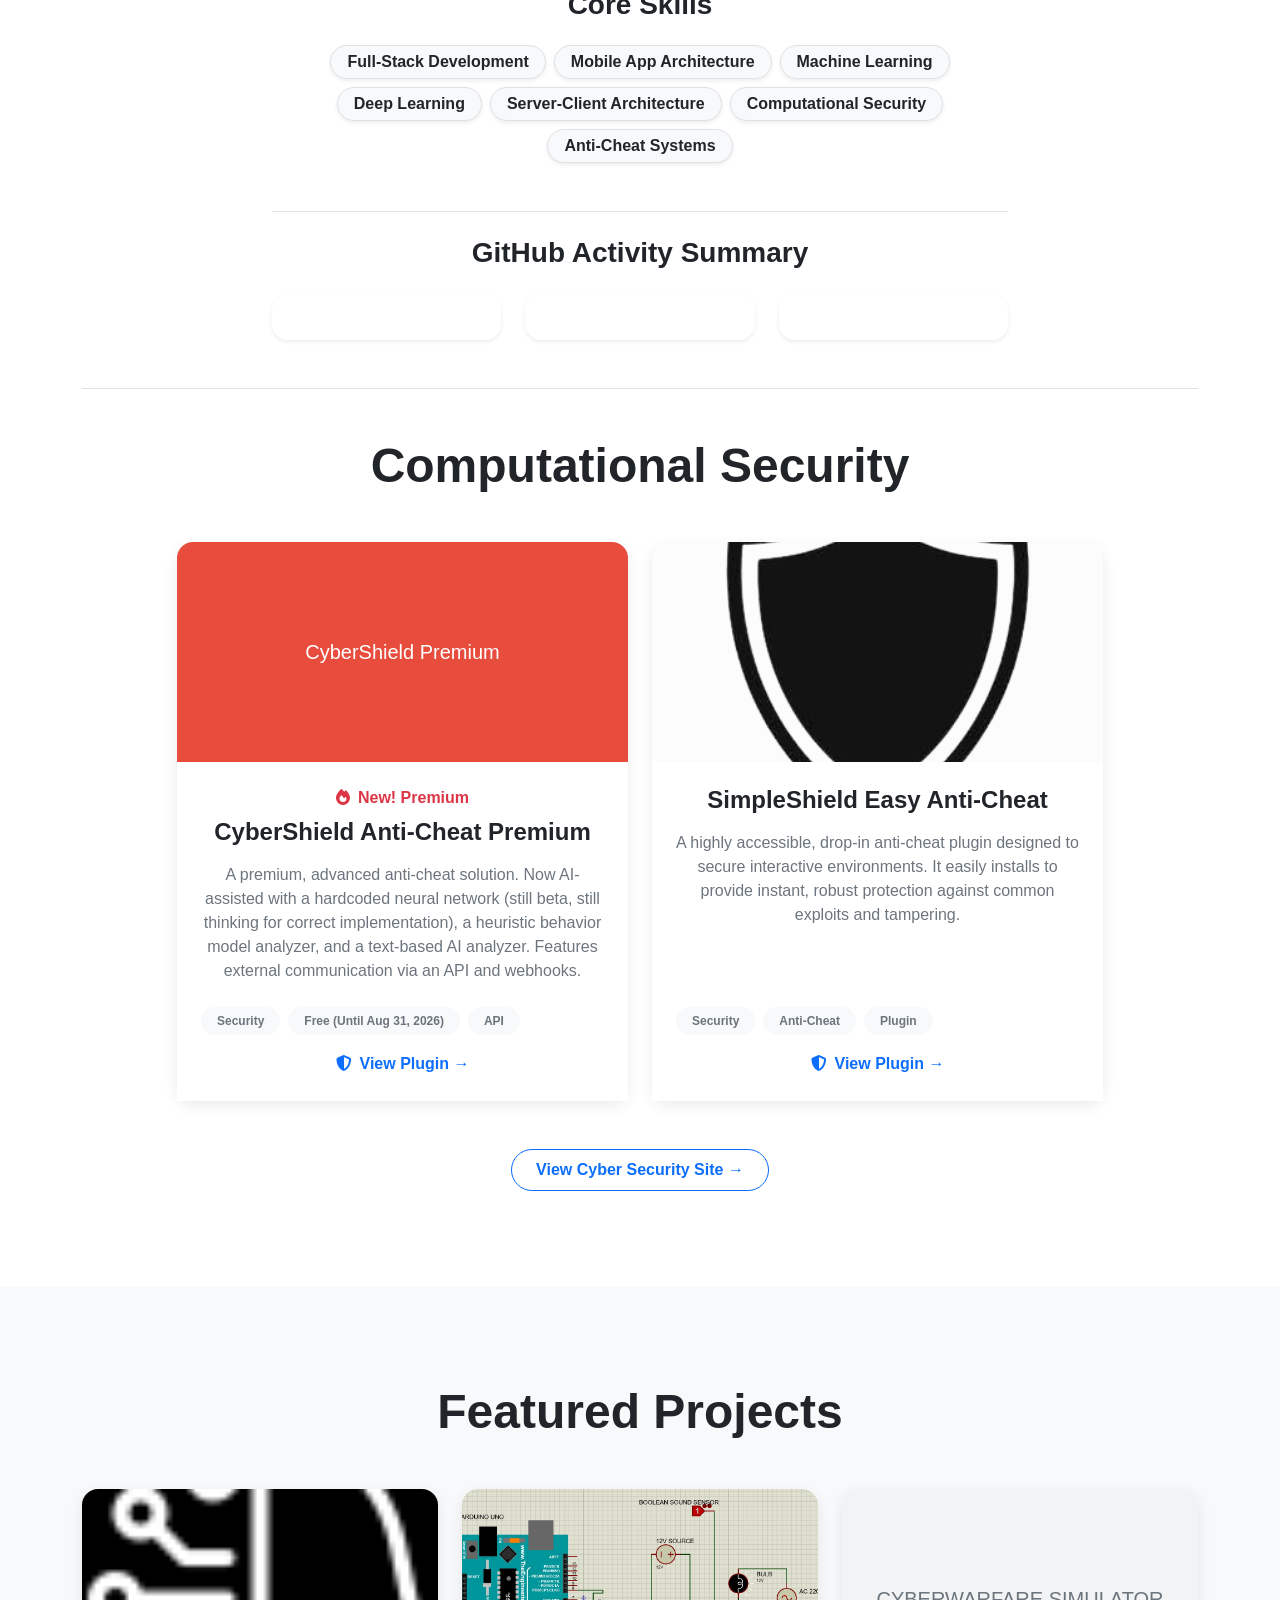
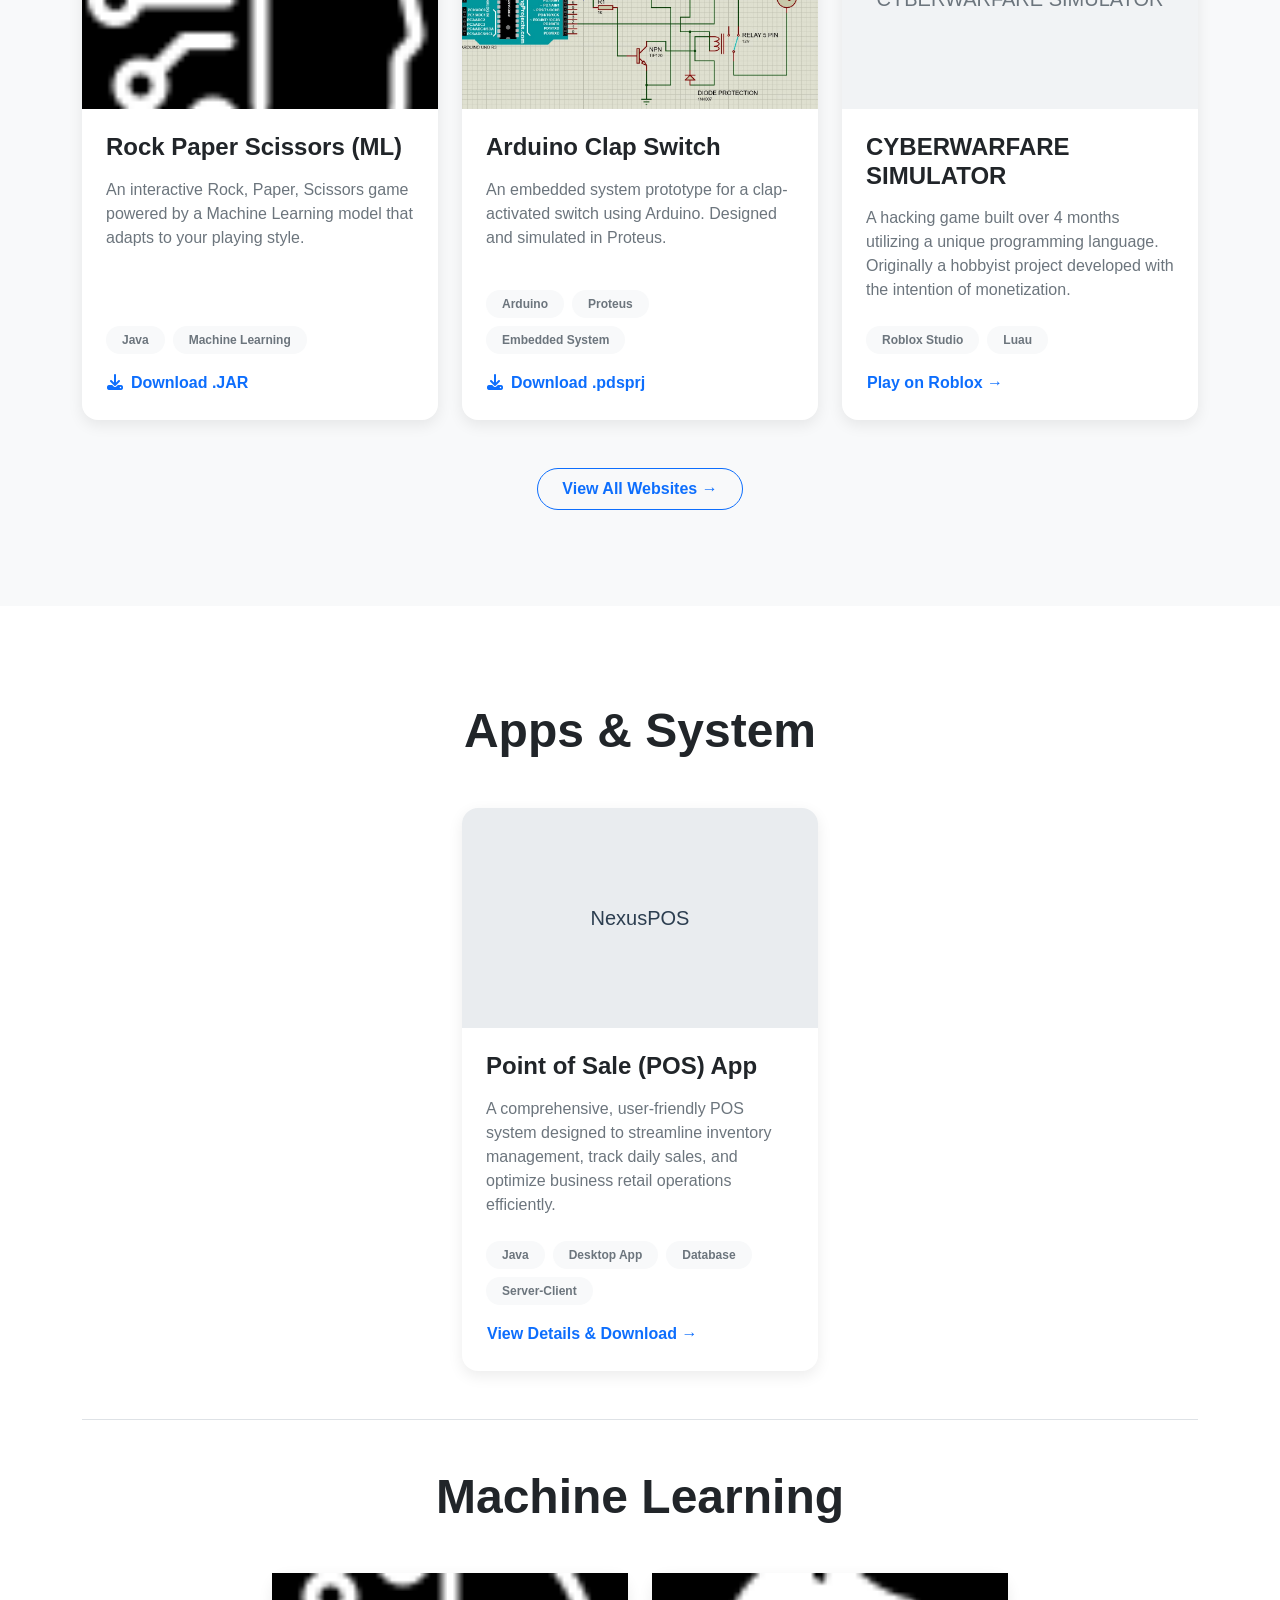
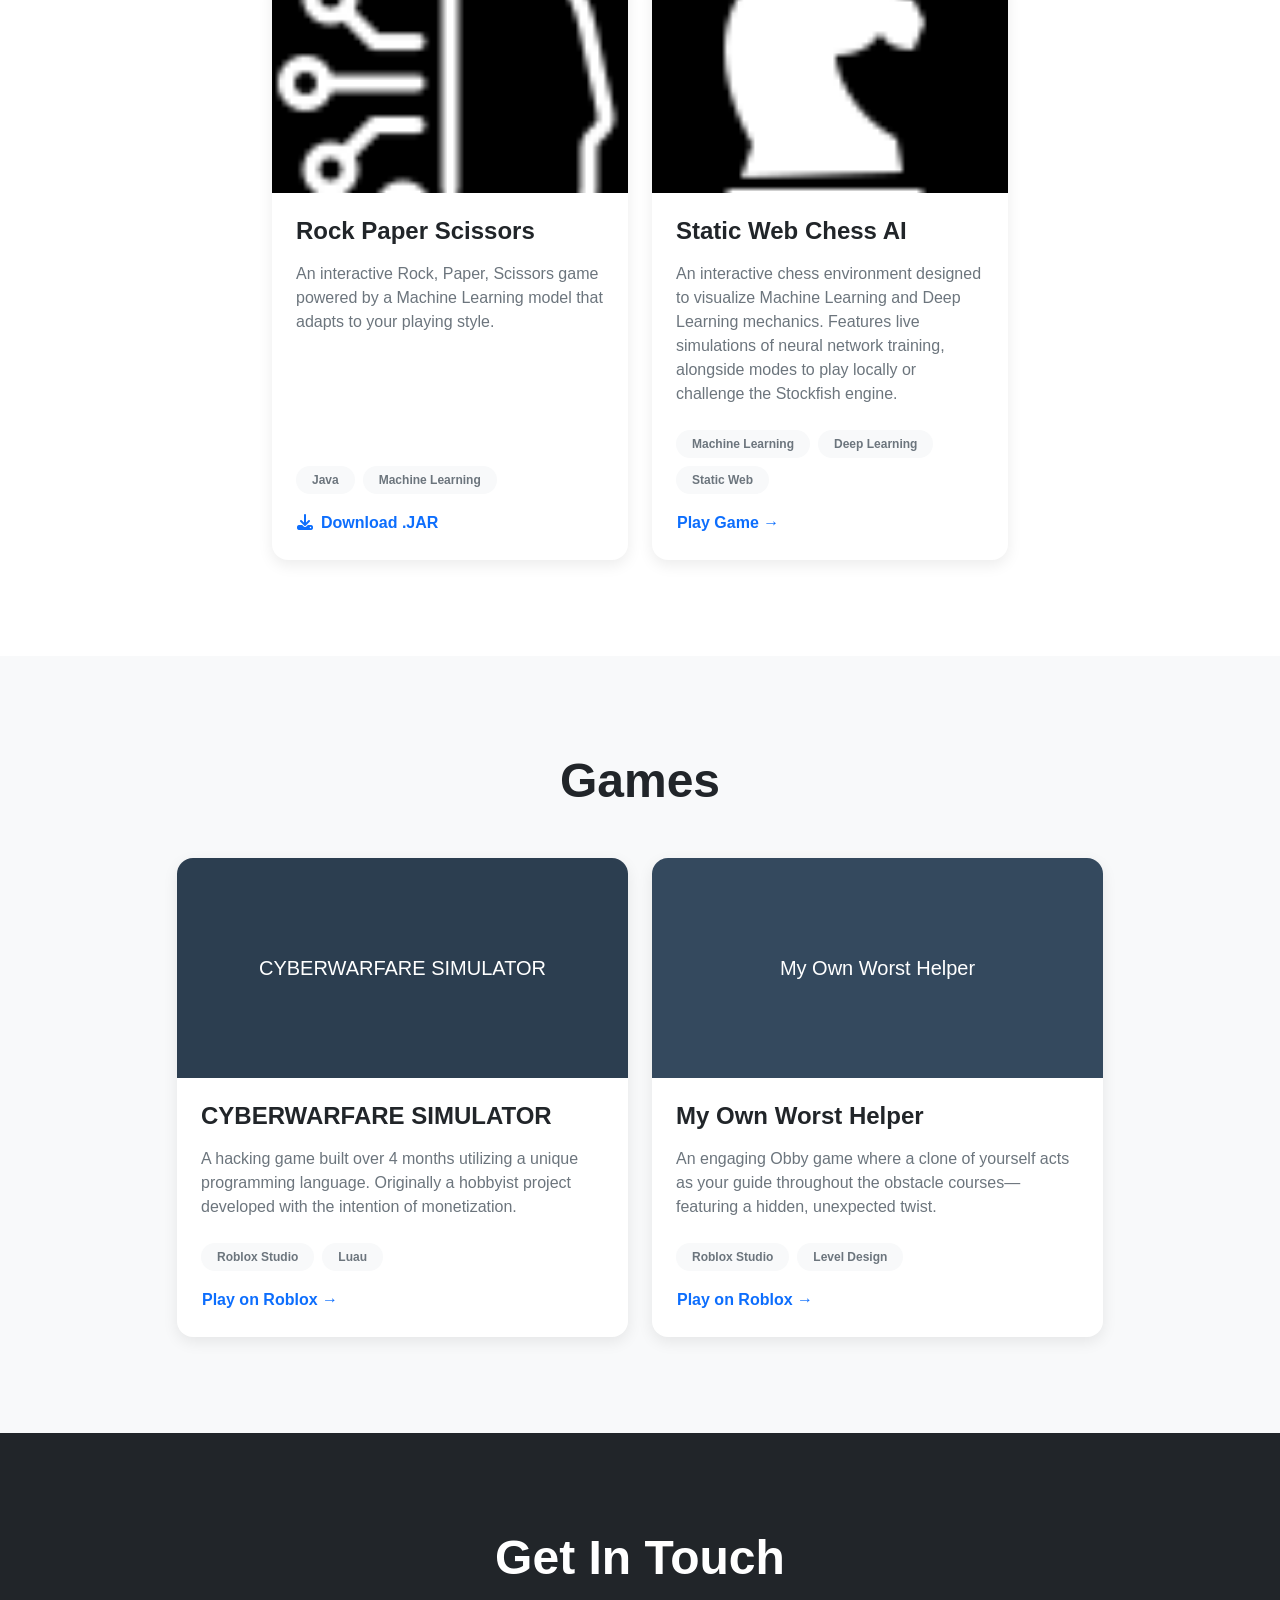
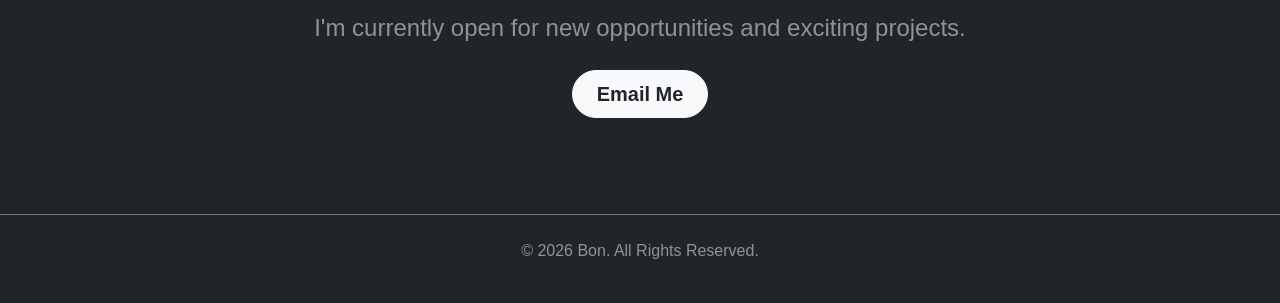
==== commit 86c6d966: "Update fmt.Println message from 'Hello' to 'Goodbye'" ====
--- a/index.html
+++ b/index.html
@@ -103,11 +103,11 @@
                             <div class="card-body p-4 d-flex flex-column z-1 bg-white">
                                 <div class="text-danger fw-bold mb-2"><i class="fas fa-fire me-2"></i>New! Premium</div>
                                 <h4 class="card-title fw-bold text-dark mb-3">CyberShield Anti-Cheat Premium</h4>
-                                <p class="card-text text-secondary mb-4">A premium, advanced anti-cheat solution. Features external communication via an API and webhooks for kick/ban logs, remote event abuse detection, and enhanced versions of speed and fly checks compared to the basic Simple Shield.</p>
+                            <p class="card-text text-secondary mb-4">A premium, advanced anti-cheat solution. Now AI-assisted with a hardcoded neural network (still beta, still thinking for correct implementation), a heuristic behavior model analyzer, and a text-based AI analyzer. Features external communication via an API and webhooks.</p>
                                 <div class="mt-auto">
                                     <div class="d-flex flex-wrap gap-2 mb-3">
                                         <span class="badge bg-light text-secondary rounded-pill px-3 py-2">Security</span>
-                                        <span class="badge bg-light text-secondary rounded-pill px-3 py-2">Premium ($10.99)</span>
+                                    <span class="badge bg-light text-secondary rounded-pill px-3 py-2">Free (Until Aug 31, 2026)</span>
                                         <span class="badge bg-light text-secondary rounded-pill px-3 py-2">API</span>
                                     </div>
                                     <a href="https://create.roblox.com/store/asset/124778777859404/CyberShield-AntiCheat-Premium-AntiExploit" target="_blank" class="btn btn-link text-decoration-none p-0 fw-semibold text-primary"><i class="fas fa-shield-alt me-2"></i>View Plugin →</a>
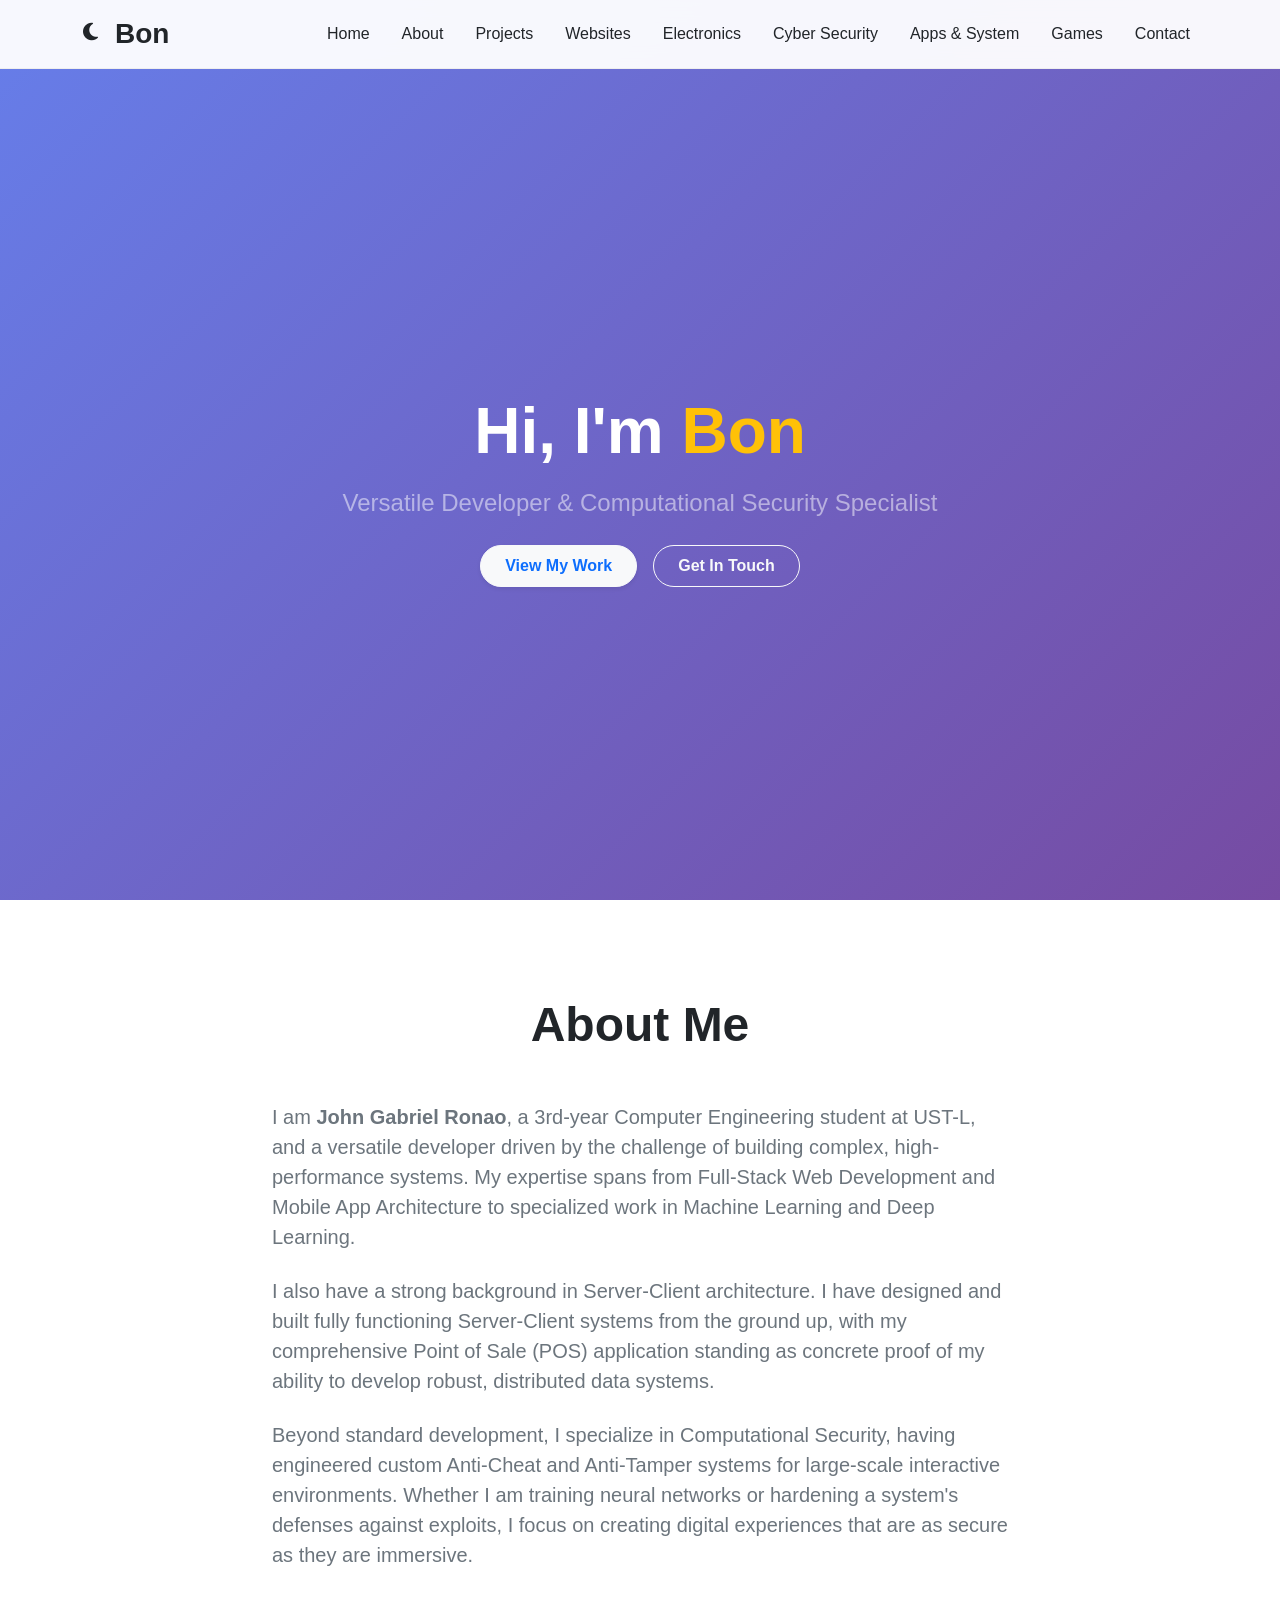
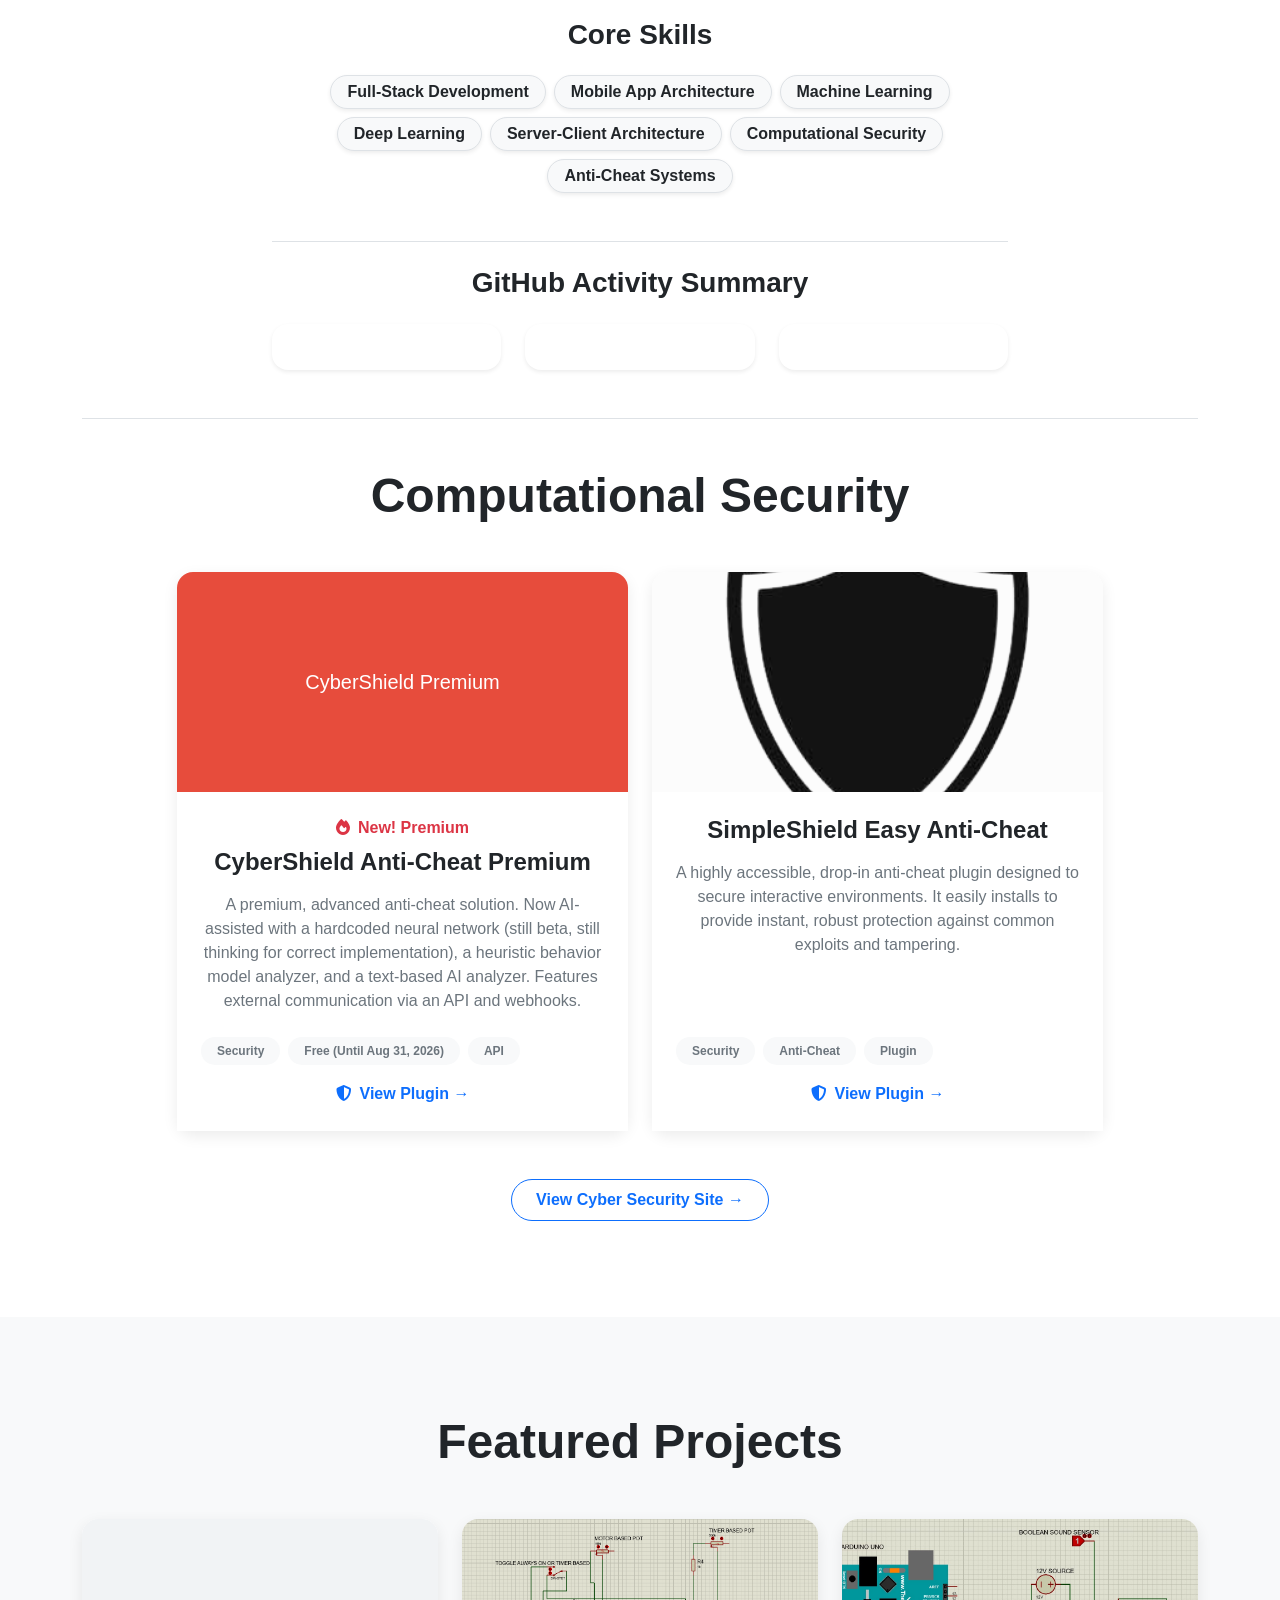
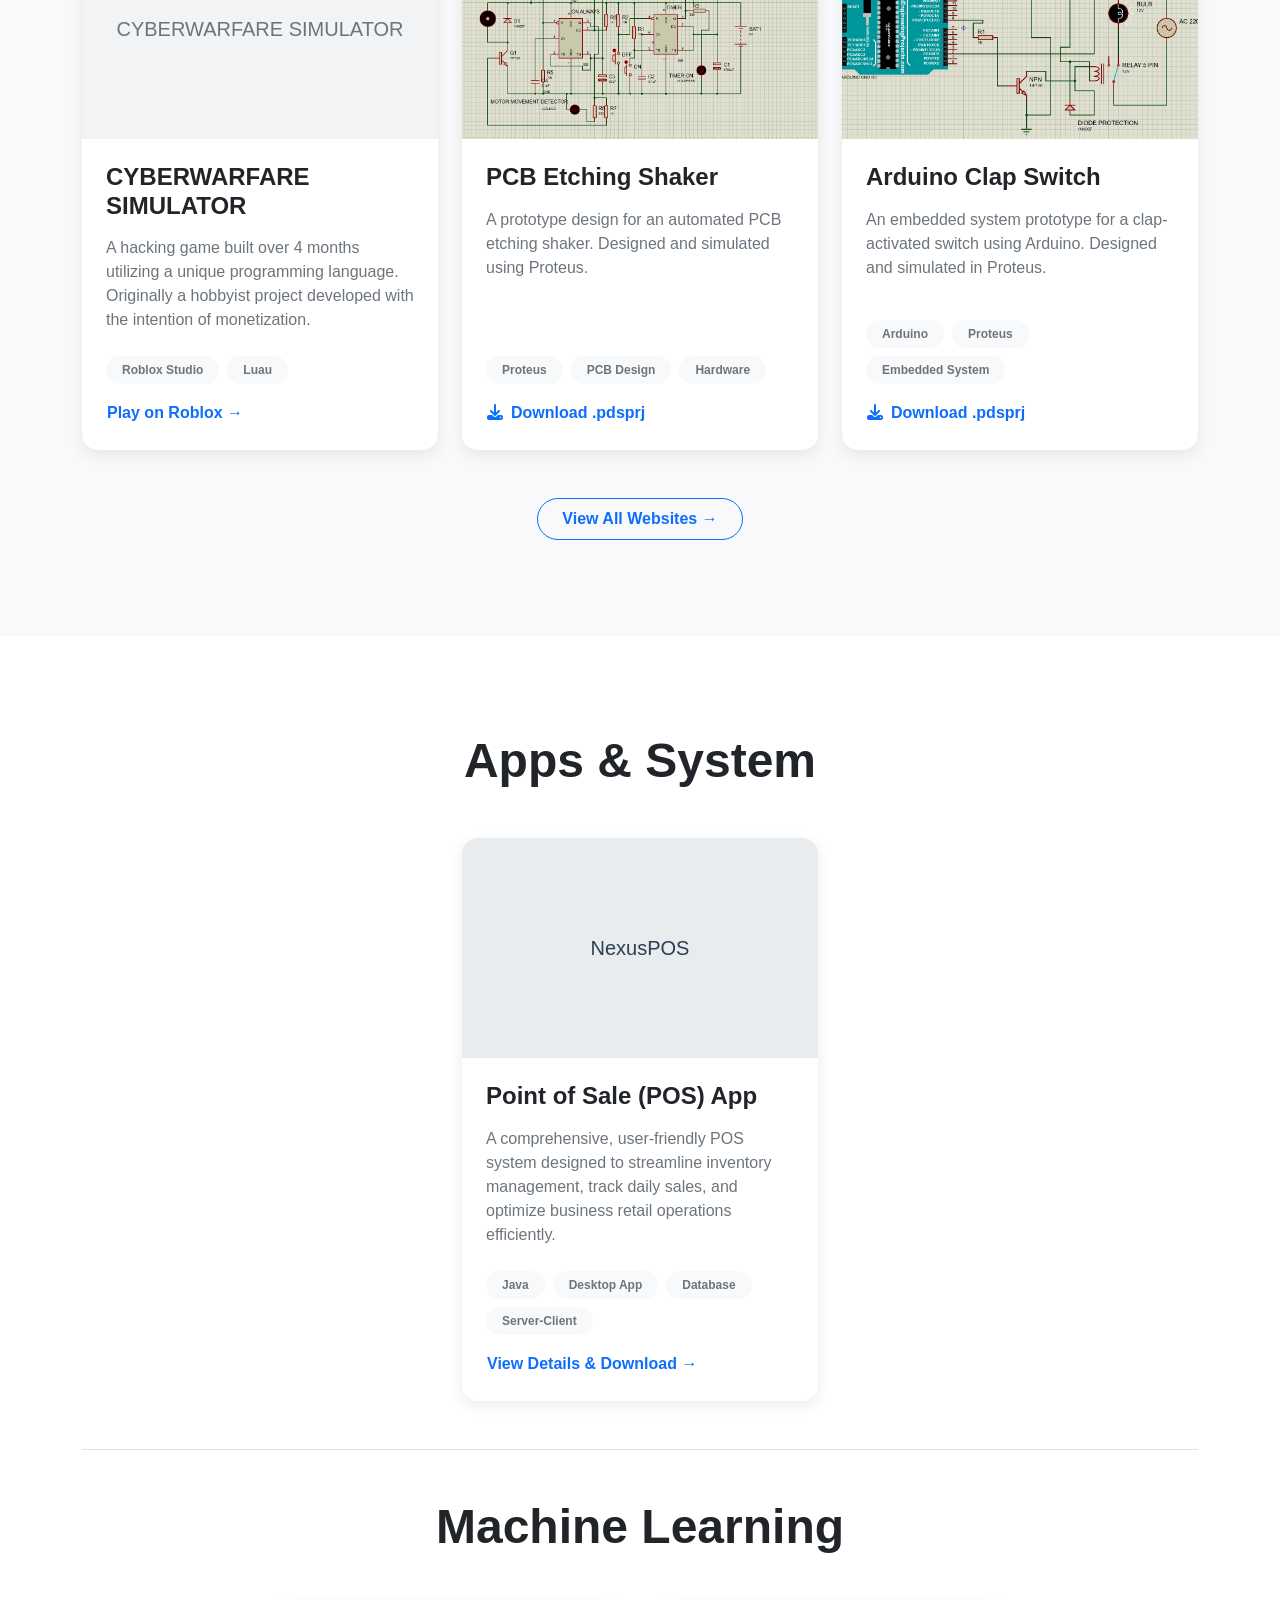
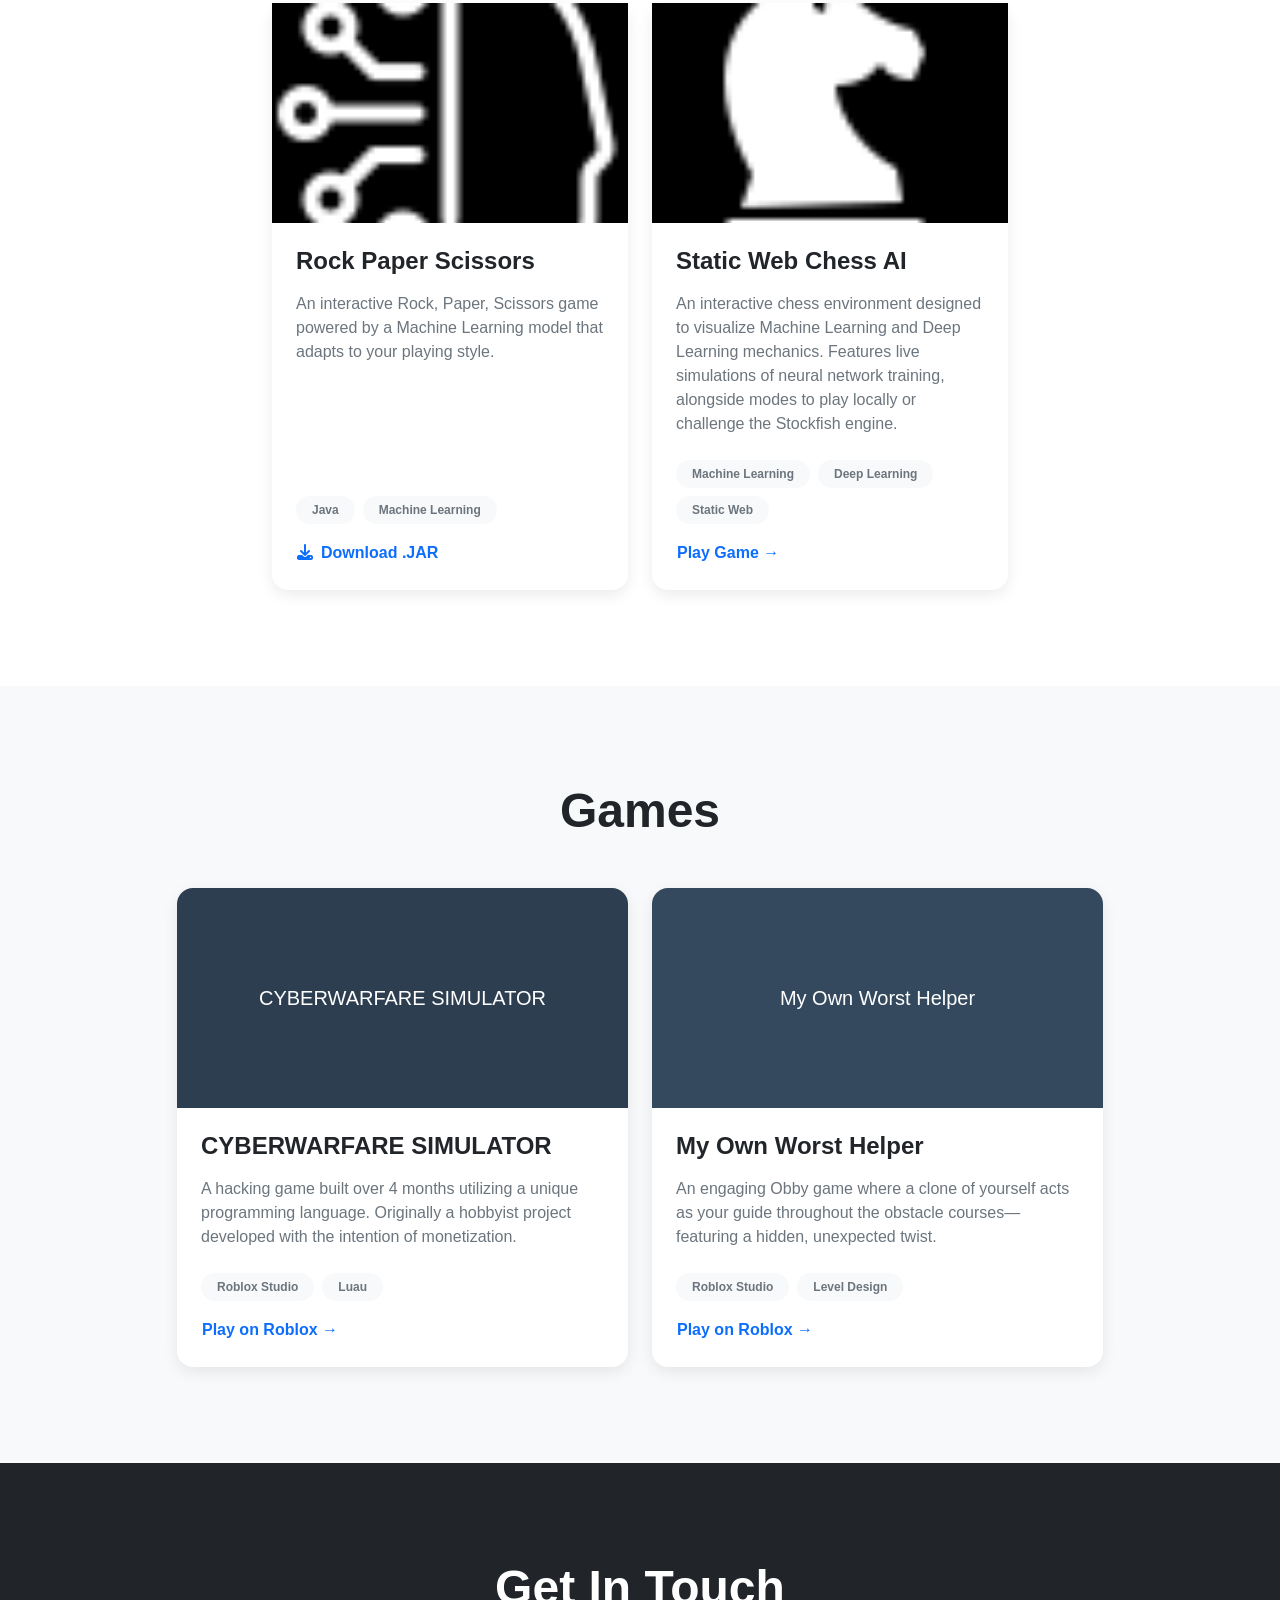
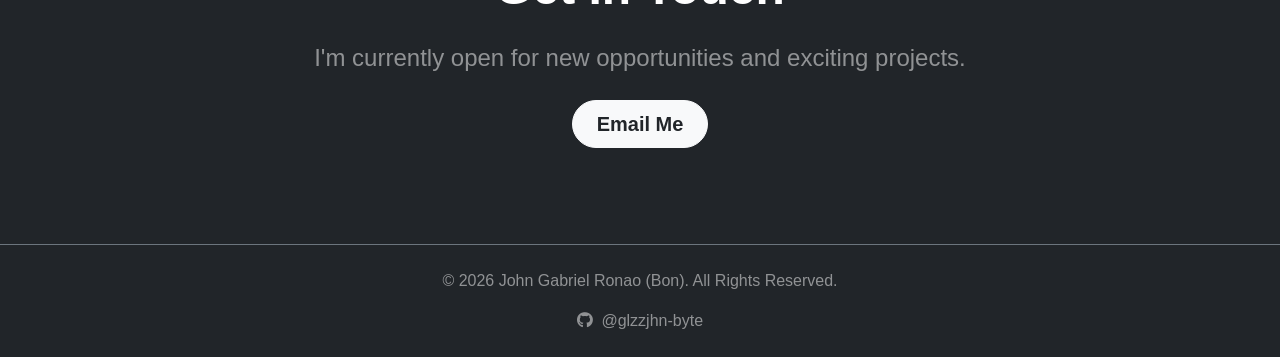
==== commit 85b86564: "Update print statement from 'Hello' to 'Goodbye'" ====
--- a/index.html
+++ b/index.html
@@ -4,6 +4,28 @@
 <head>
     <meta charset="UTF-8">
     <meta name="viewport" content="width=device-width, initial-scale=1.0">
+    <meta name="google-site-verification" content="9WgGEYs8OPE41W0Hd5cj4rrGhdmV6rmIx7hPFOpL4fo" />
+    <meta name="author" content="John Gabriel Ronao">
+    <meta name="description" content="Portfolio of John Gabriel Ronao (Bon), a 3rd-year Computer Engineering student at UST-L specializing in Systems, ML, and Cyber Security.">
+    
+    <script type="application/ld+json">
+    {
+      "@context": "https://schema.org",
+      "@type": "Person",
+      "name": "John Gabriel Ronao",
+      "alternateName": ["Bon", "glzzjhn-byte"],
+      "jobTitle": "3rd-Year Computer Engineering Student",
+      "affiliation": {
+        "@type": "Organization",
+        "name": "UST-L"
+      },
+      "url": "https://glzzjhn-byte.github.io/Glzz-Home/",
+      "sameAs": [
+        "https://github.com/glzzjhn-byte"
+      ]
+    }
+    </script>
+
     <title>Bon | Portfolio</title>
     <link href="https://cdn.jsdelivr.net/npm/bootstrap@5.3.2/dist/css/bootstrap.min.css" rel="stylesheet">
     <link rel="stylesheet" href="style.css">
@@ -57,7 +79,7 @@
             <div class="row justify-content-center">
                 <div class="col-md-8 text-start text-secondary fs-5">
                     <p class="mb-4">
-                        I am a versatile developer driven by the challenge of building complex, high-performance systems. My expertise spans from Full-Stack Web Development and Mobile App Architecture to specialized work in Machine Learning and Deep Learning.
+                       I am <strong>John Gabriel Ronao</strong>, a 3rd-year Computer Engineering student at UST-L, and a versatile developer driven by the challenge of building complex, high-performance systems. My expertise spans from Full-Stack Web Development and Mobile App Architecture to specialized work in Machine Learning and Deep Learning.
                     </p>
                     <p class="mb-4">
                         I also have a strong background in Server-Client architecture. I have designed and built fully functioning Server-Client systems from the ground up, with my comprehensive Point of Sale (POS) application standing as concrete proof of my ability to develop robust, distributed data systems.
@@ -303,7 +325,12 @@
     </section>
 
     <footer class="bg-dark text-white-50 text-center py-4 border-top border-secondary">
-        <p>&copy; 2026 Bon. All Rights Reserved.</p>
+    <p>&copy; 2026 John Gabriel Ronao (Bon). All Rights Reserved.</p>
+    <p class="mb-0 fs-6">
+        <a href="https://github.com/glzzjhn-byte" class="text-white-50 text-decoration-none custom-btn-hover" target="_blank">
+            <i class="fab fa-github me-1"></i> @glzzjhn-byte
+        </a>
+    </p>
     </footer>
 
     <script src="https://cdn.jsdelivr.net/npm/bootstrap@5.3.2/dist/js/bootstrap.bundle.min.js"></script>
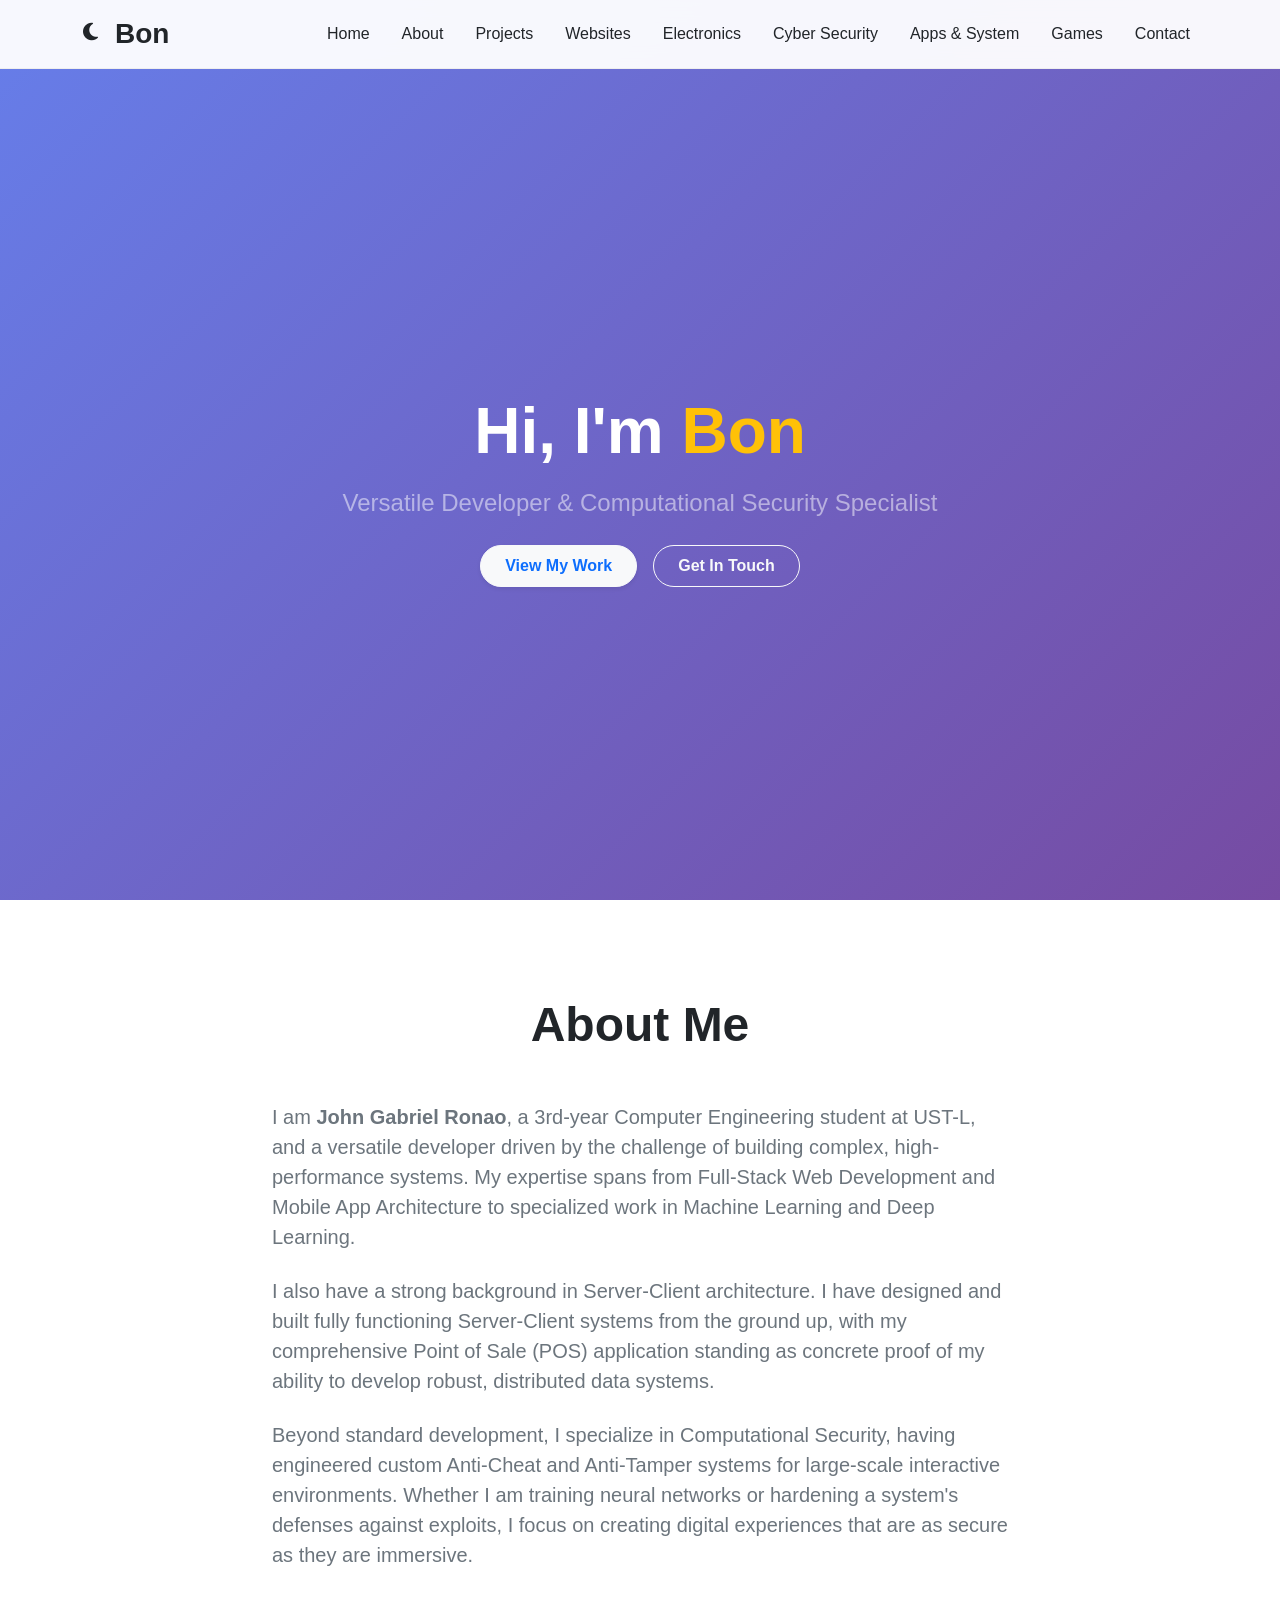
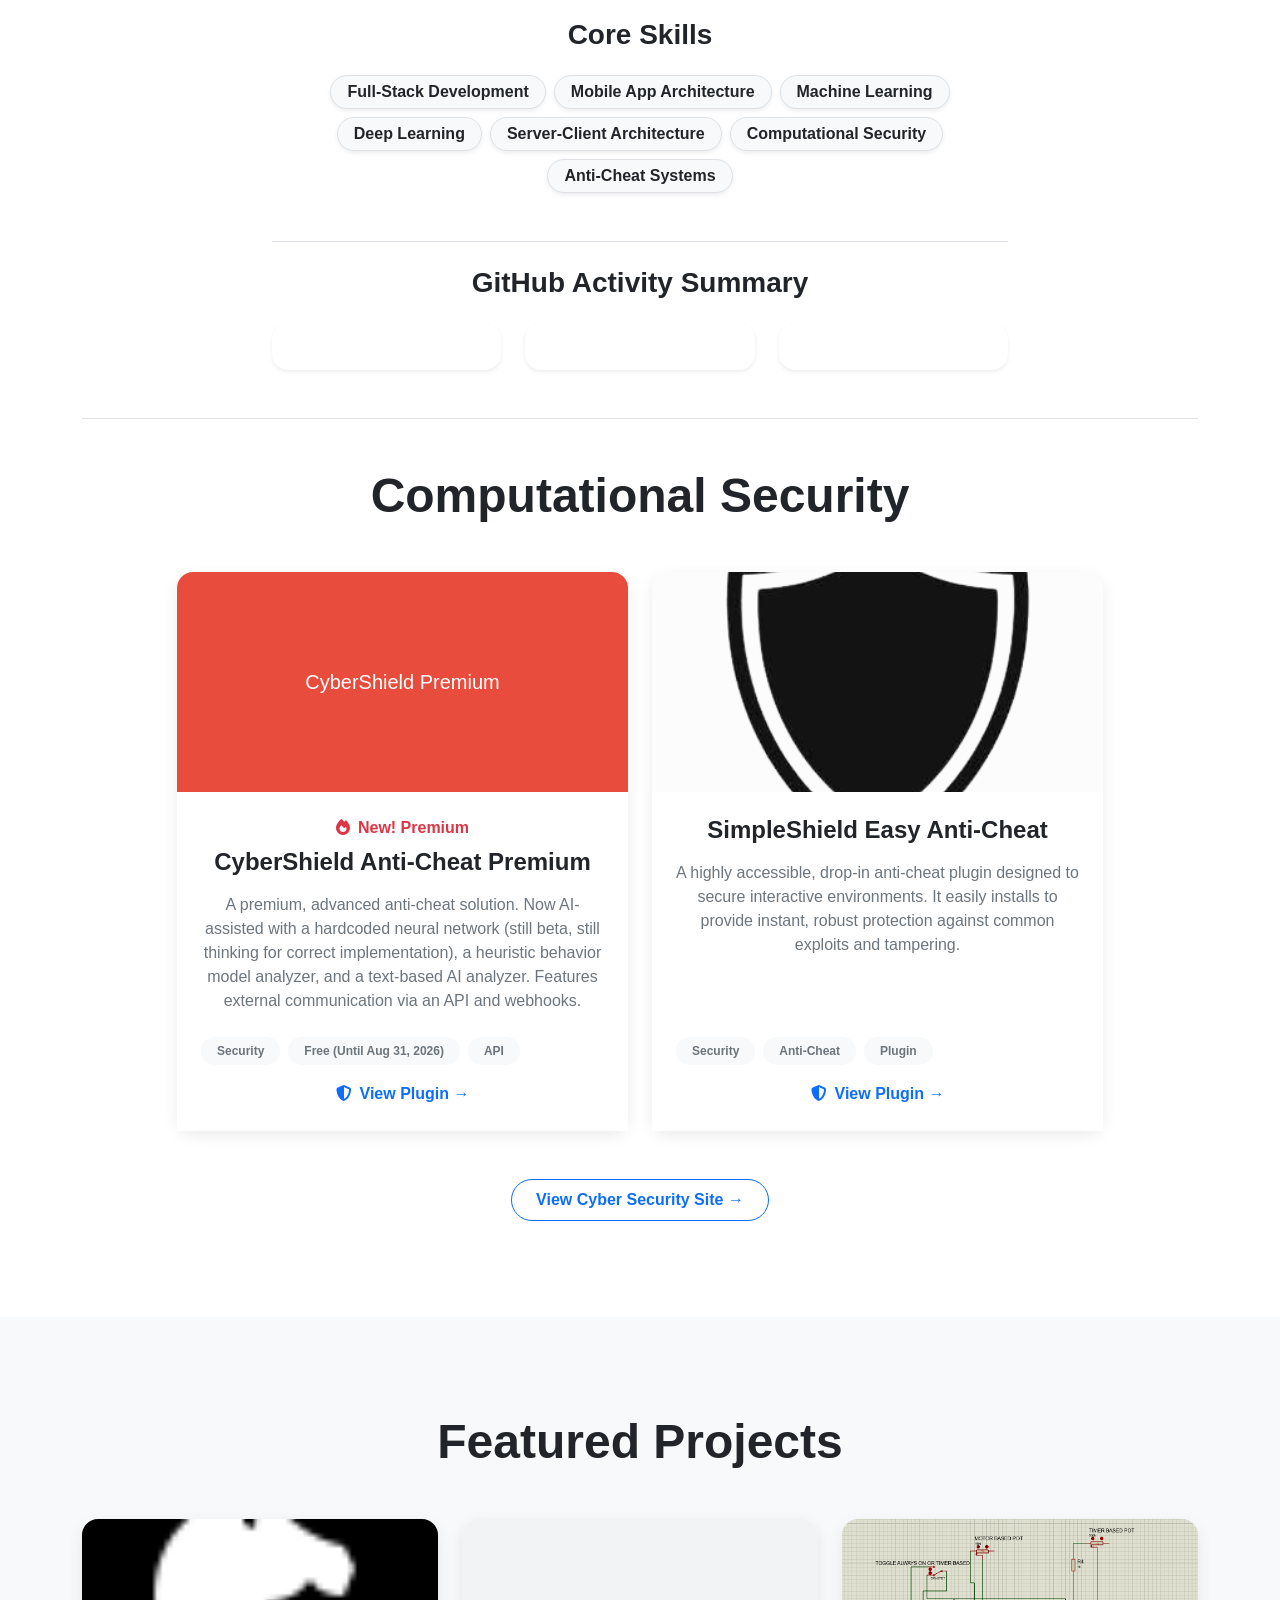
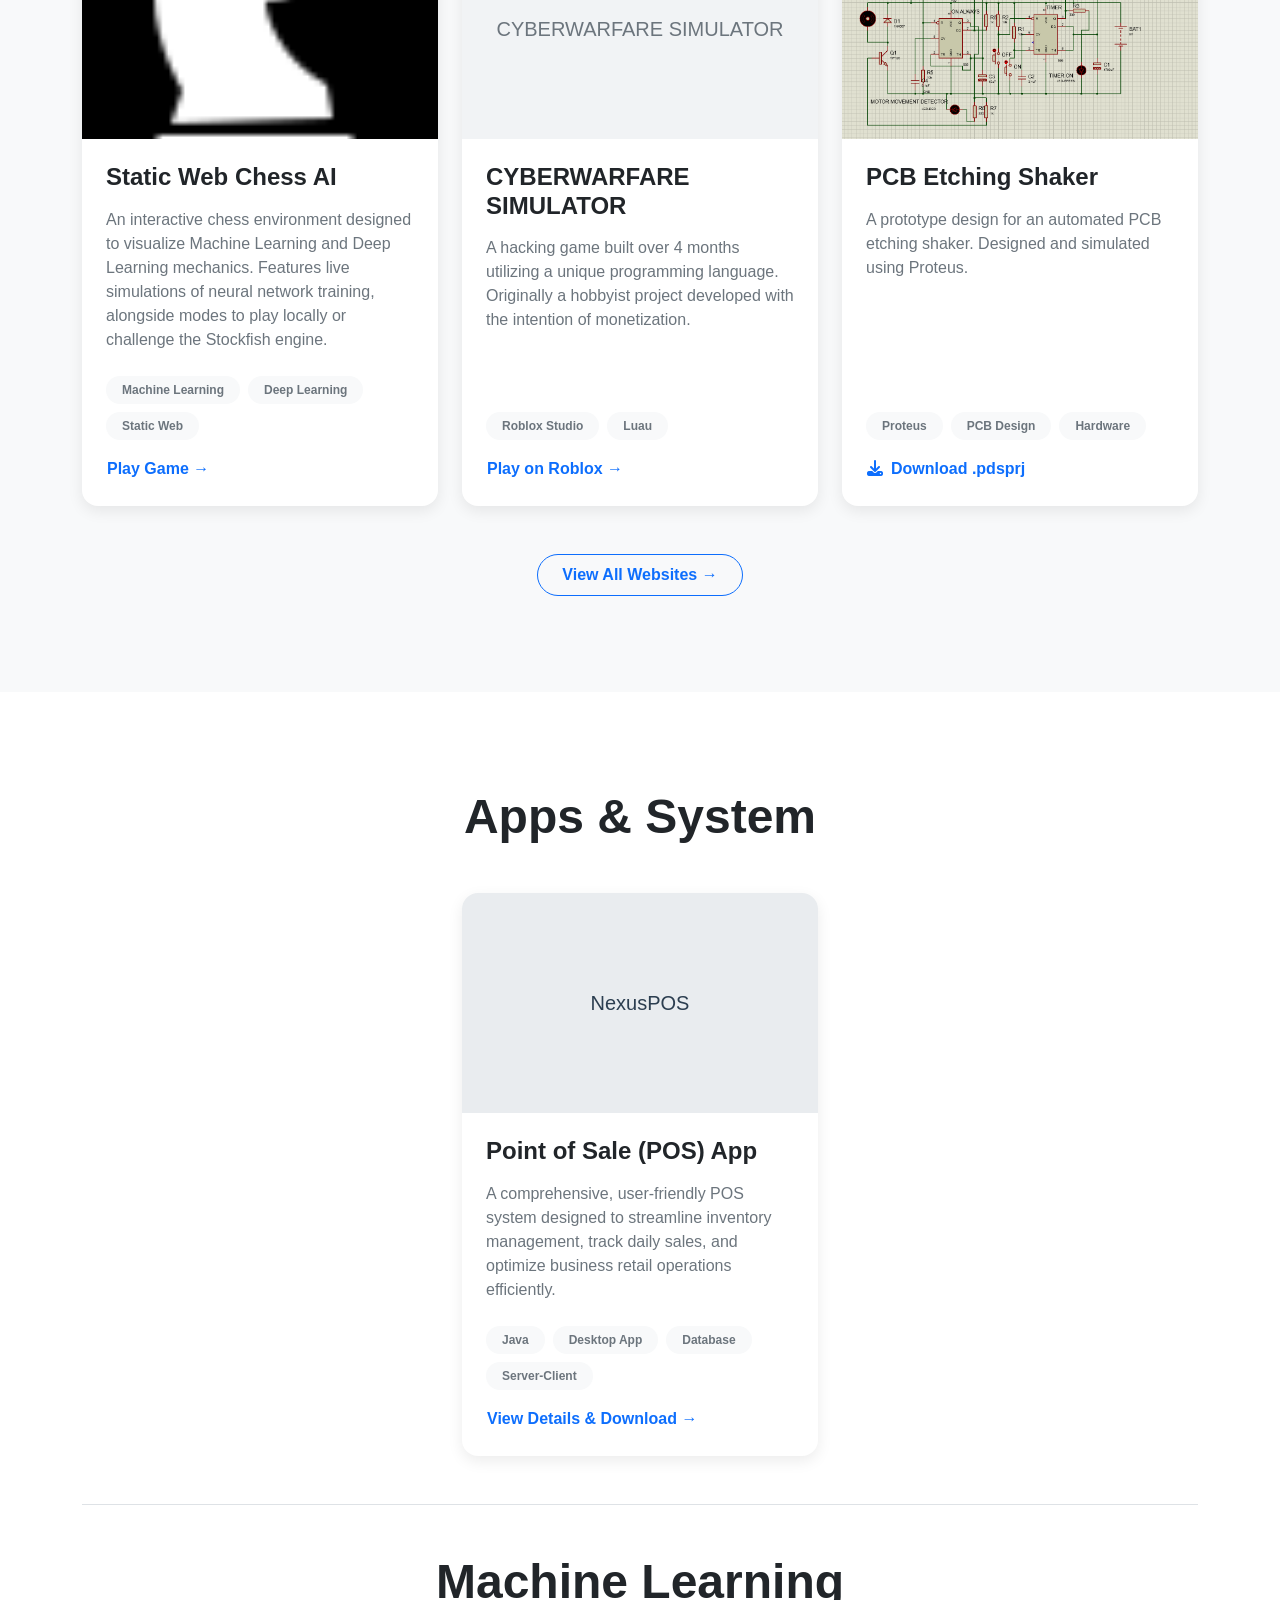
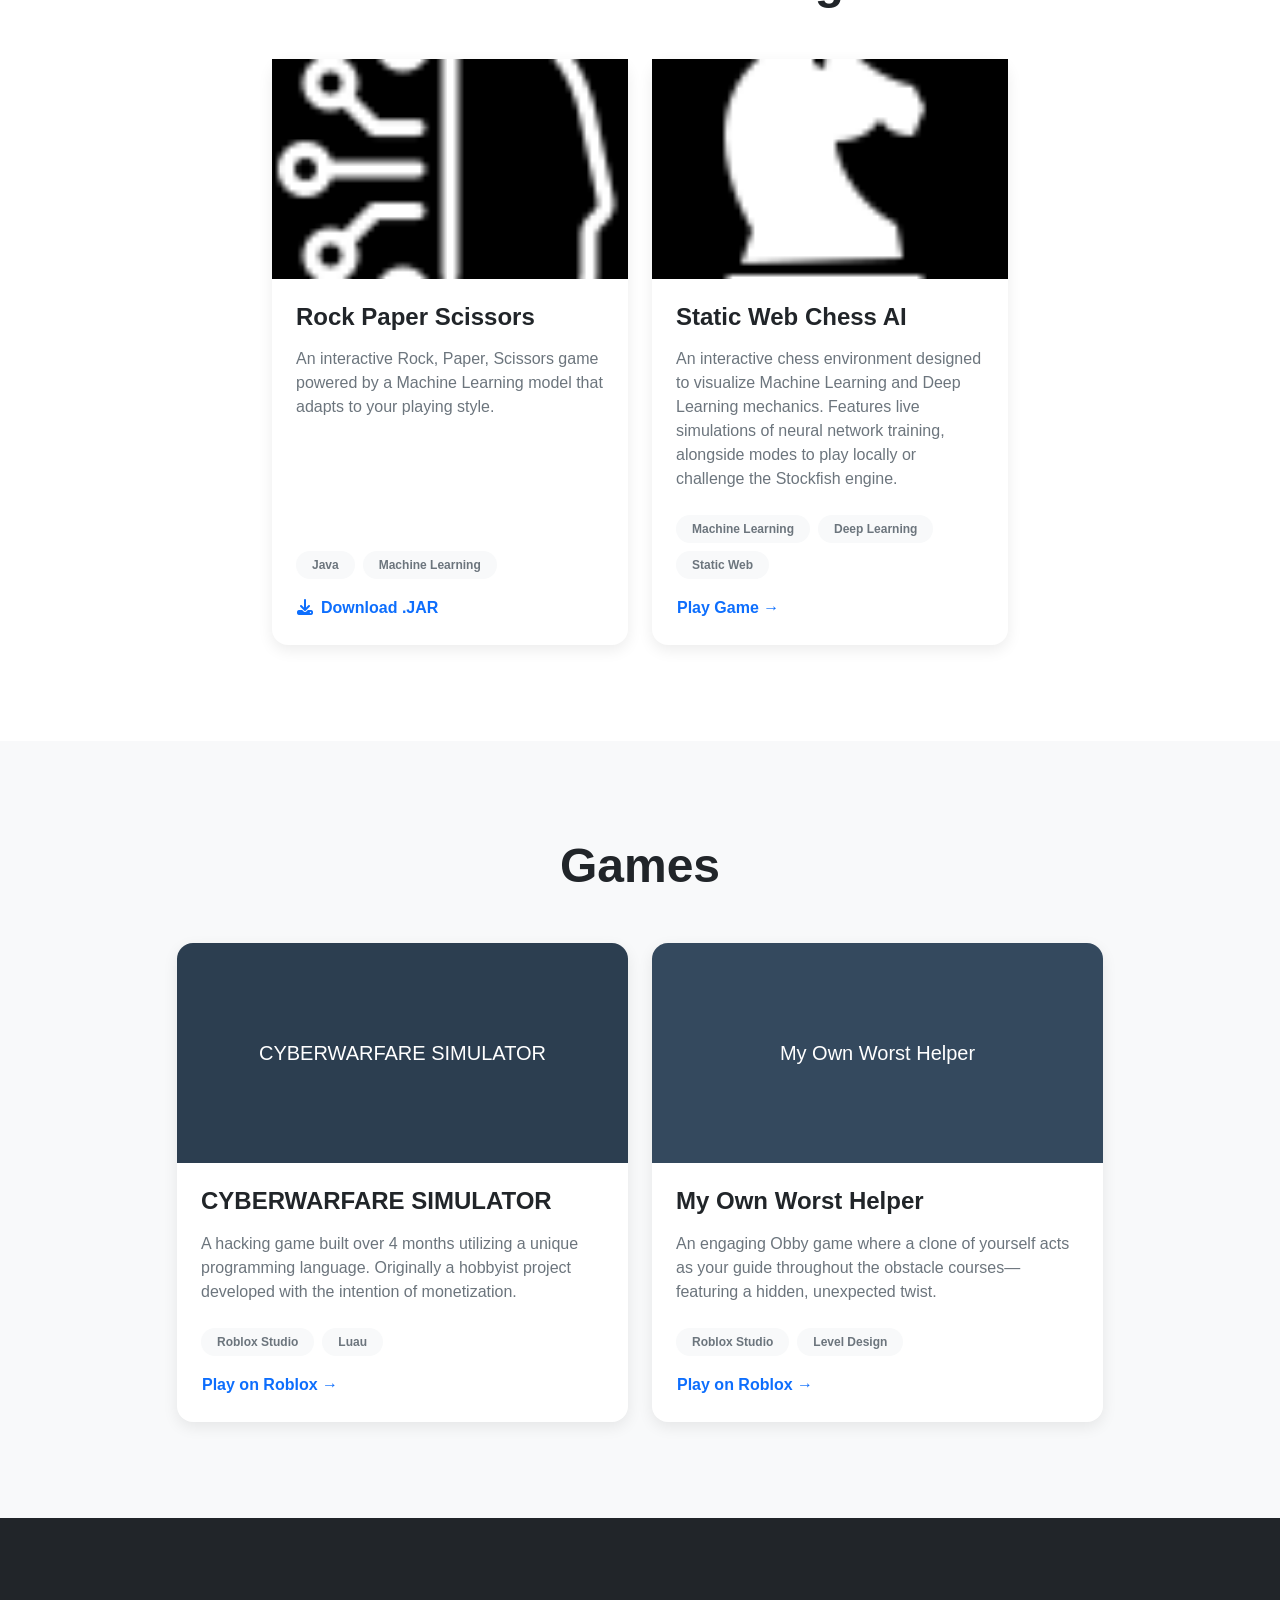
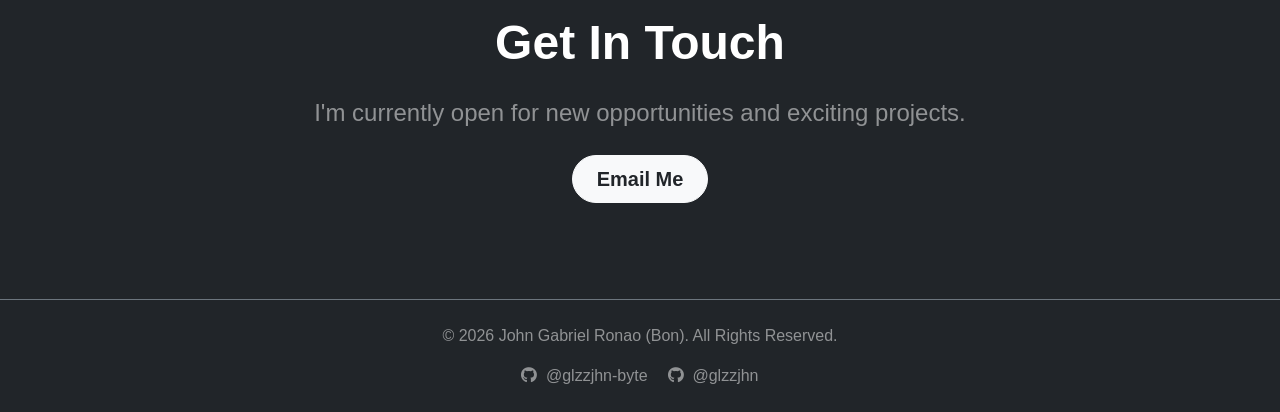
==== commit c0cb571c: "Update fmt.Println message from 'Hello' to 'Goodbye'" ====
--- a/index.html
+++ b/index.html
@@ -13,7 +13,7 @@
       "@context": "https://schema.org",
       "@type": "Person",
       "name": "John Gabriel Ronao",
-      "alternateName": ["Bon", "glzzjhn-byte"],
+      "alternateName": ["Bon", "glzzjhn-byte", "glzzjhn"],
       "jobTitle": "3rd-Year Computer Engineering Student",
       "affiliation": {
         "@type": "Organization",
@@ -21,7 +21,8 @@
       },
       "url": "https://glzzjhn-byte.github.io/Glzz-Home/",
       "sameAs": [
-        "https://github.com/glzzjhn-byte"
+        "https://github.com/glzzjhn-byte",
+        "https://github.com/glzzjhn"
       ]
     }
     </script>
@@ -327,8 +328,11 @@
     <footer class="bg-dark text-white-50 text-center py-4 border-top border-secondary">
     <p>&copy; 2026 John Gabriel Ronao (Bon). All Rights Reserved.</p>
     <p class="mb-0 fs-6">
-        <a href="https://github.com/glzzjhn-byte" class="text-white-50 text-decoration-none custom-btn-hover" target="_blank">
+        <a href="https://github.com/glzzjhn-byte" class="text-white-50 text-decoration-none custom-btn-hover me-3" target="_blank">
             <i class="fab fa-github me-1"></i> @glzzjhn-byte
+        </a>
+        <a href="https://github.com/glzzjhn" class="text-white-50 text-decoration-none custom-btn-hover" target="_blank">
+            <i class="fab fa-github me-1"></i> @glzzjhn
         </a>
     </p>
     </footer>
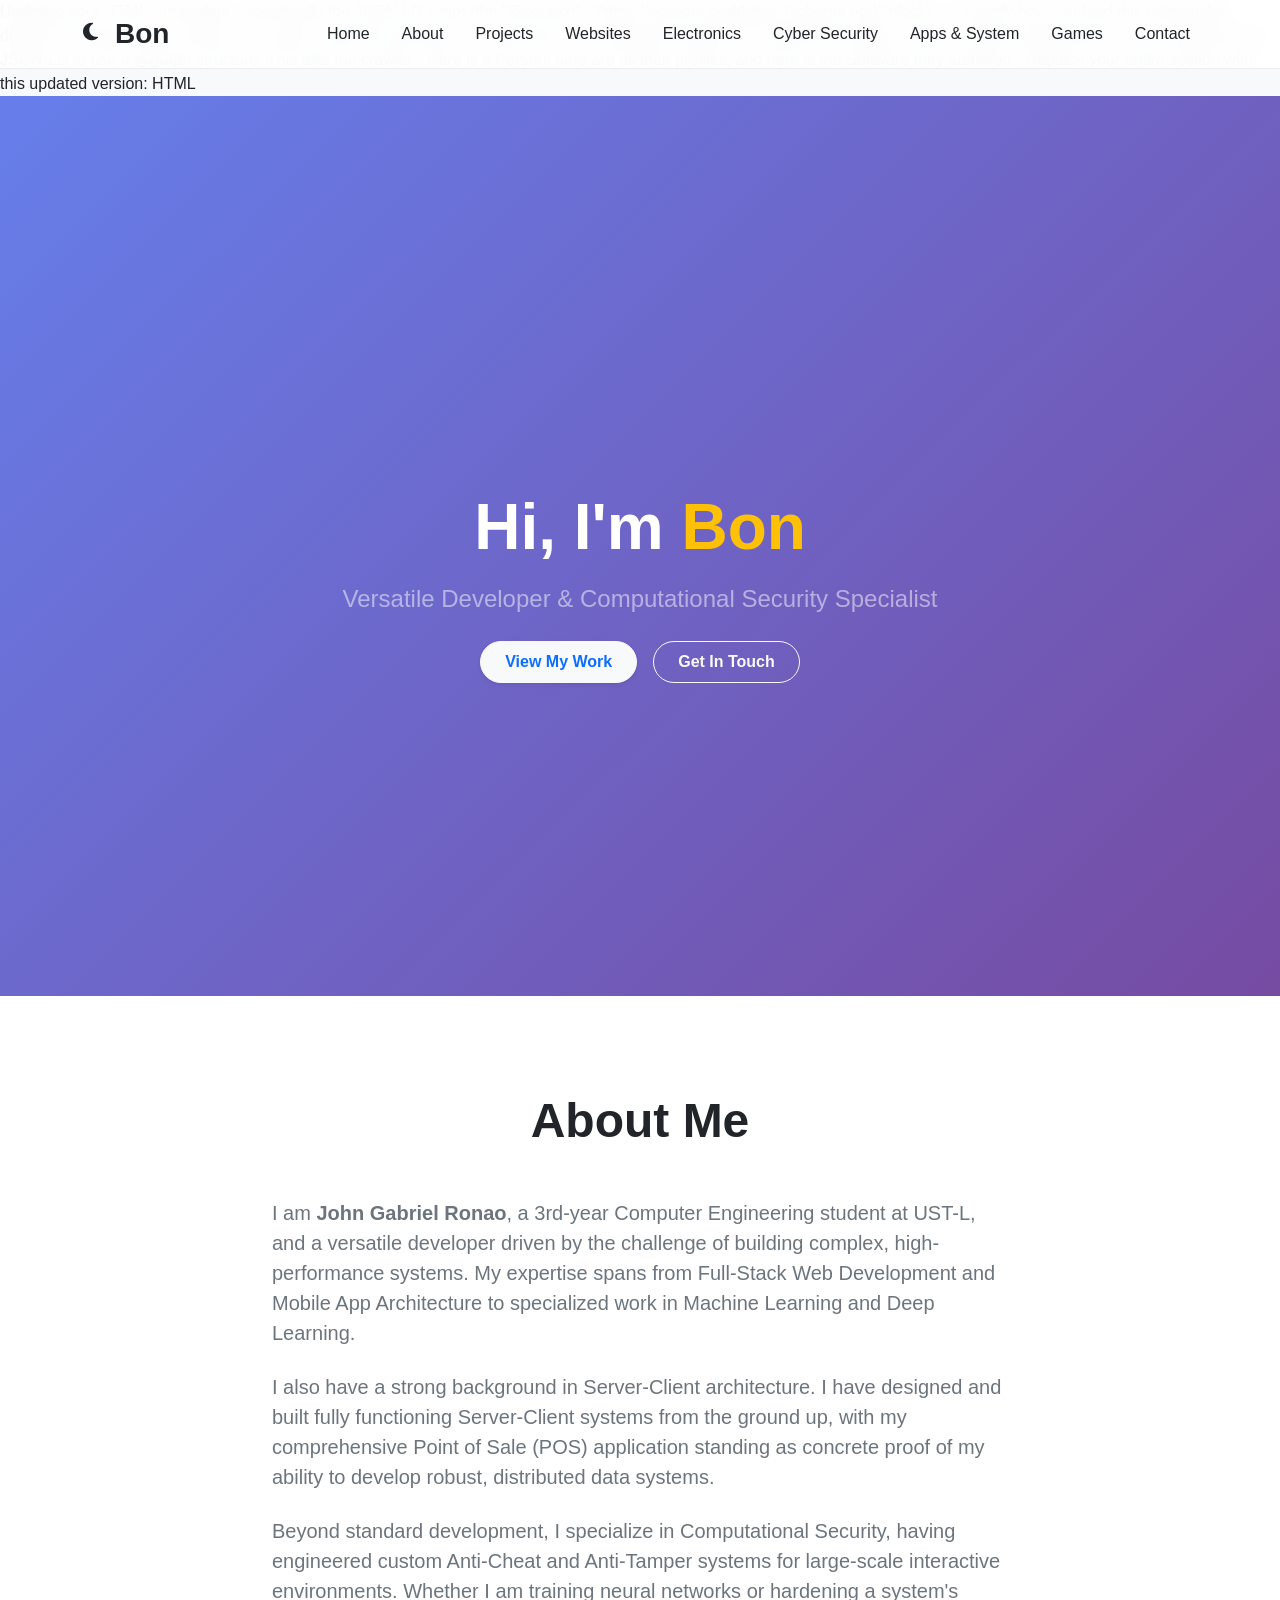
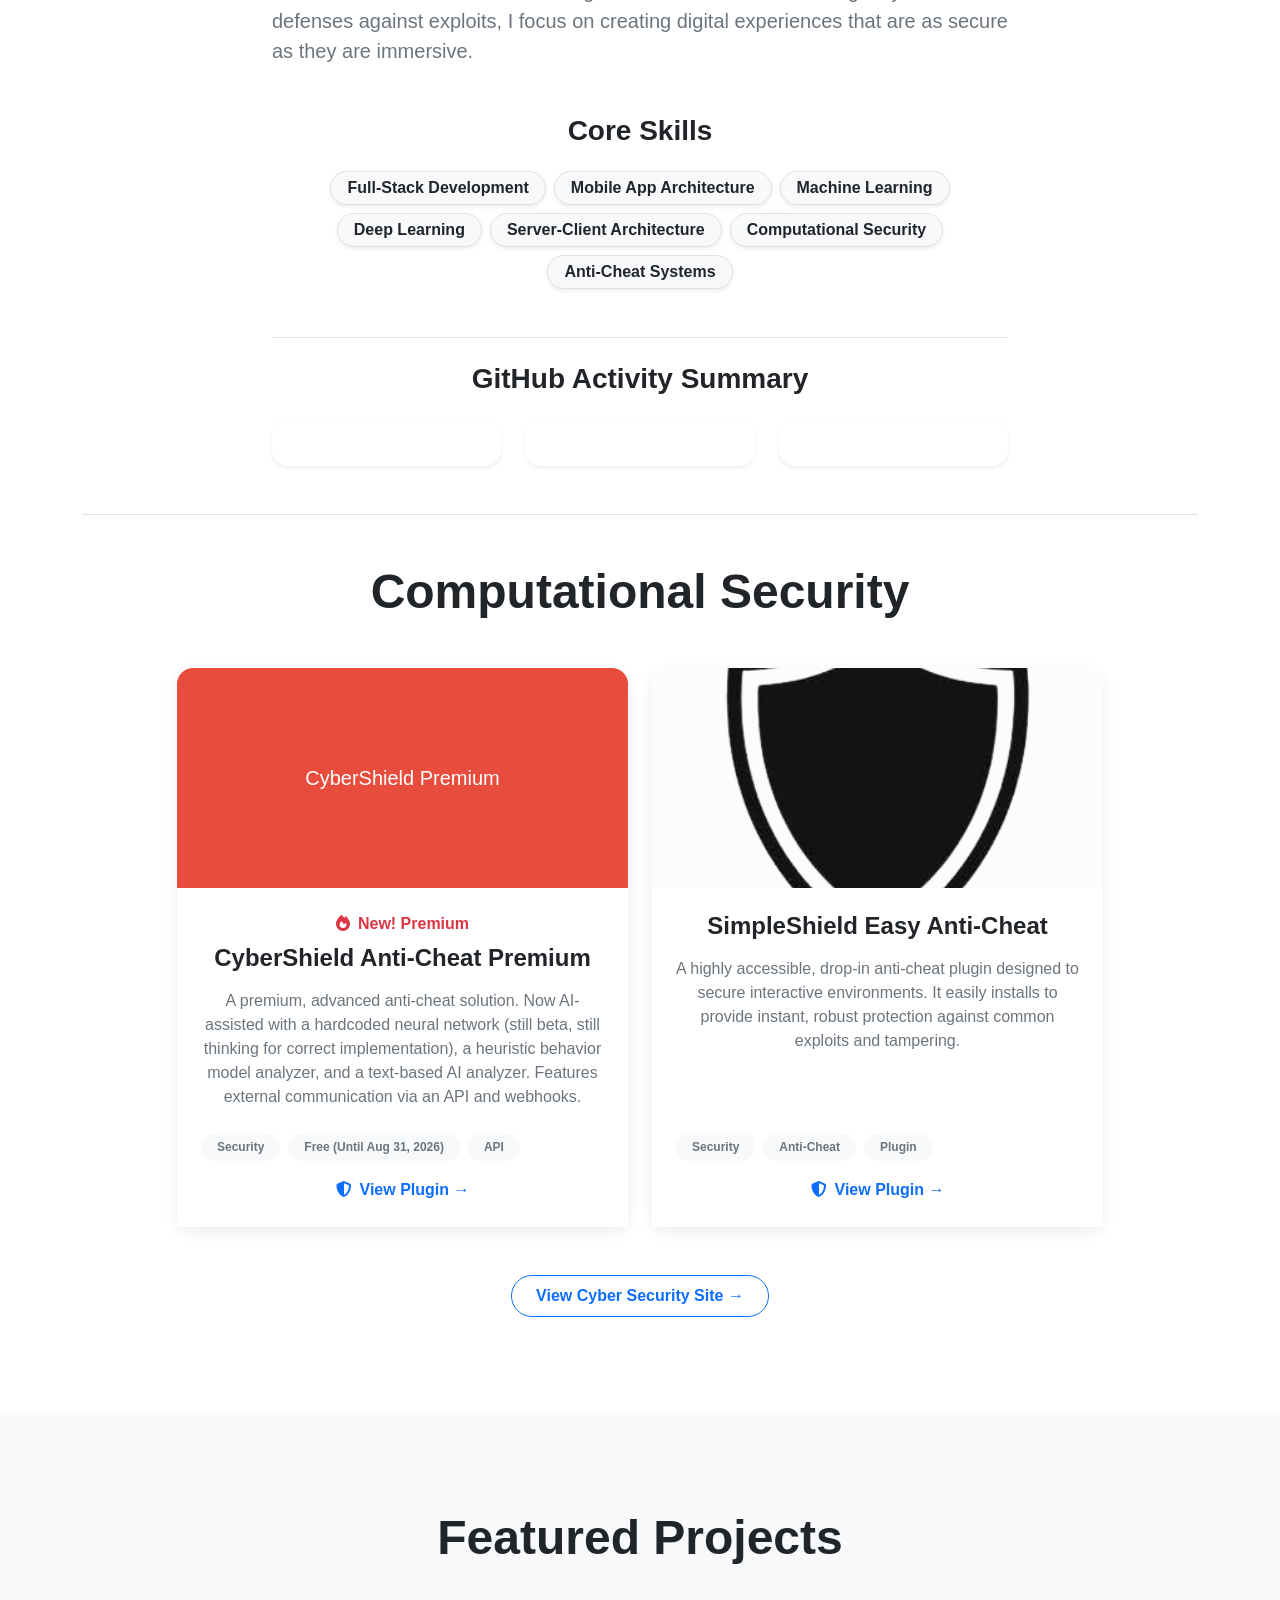
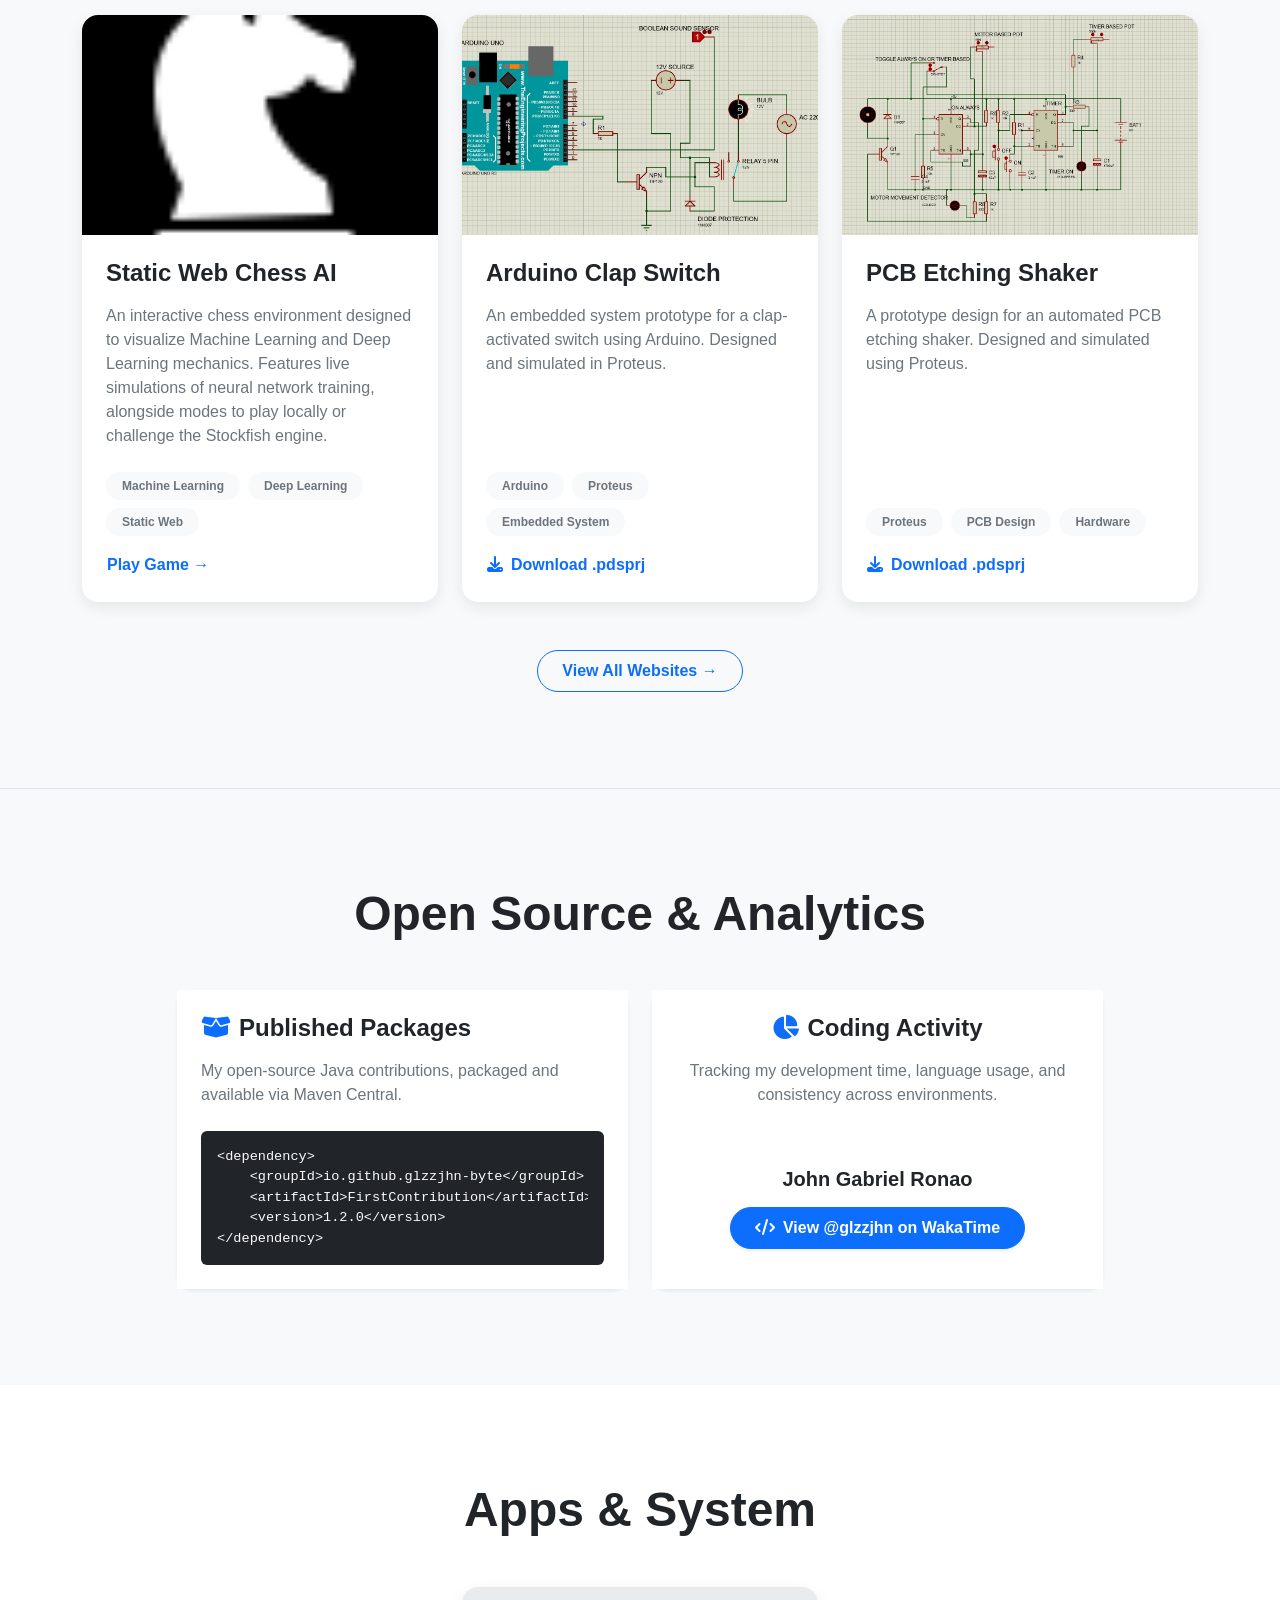
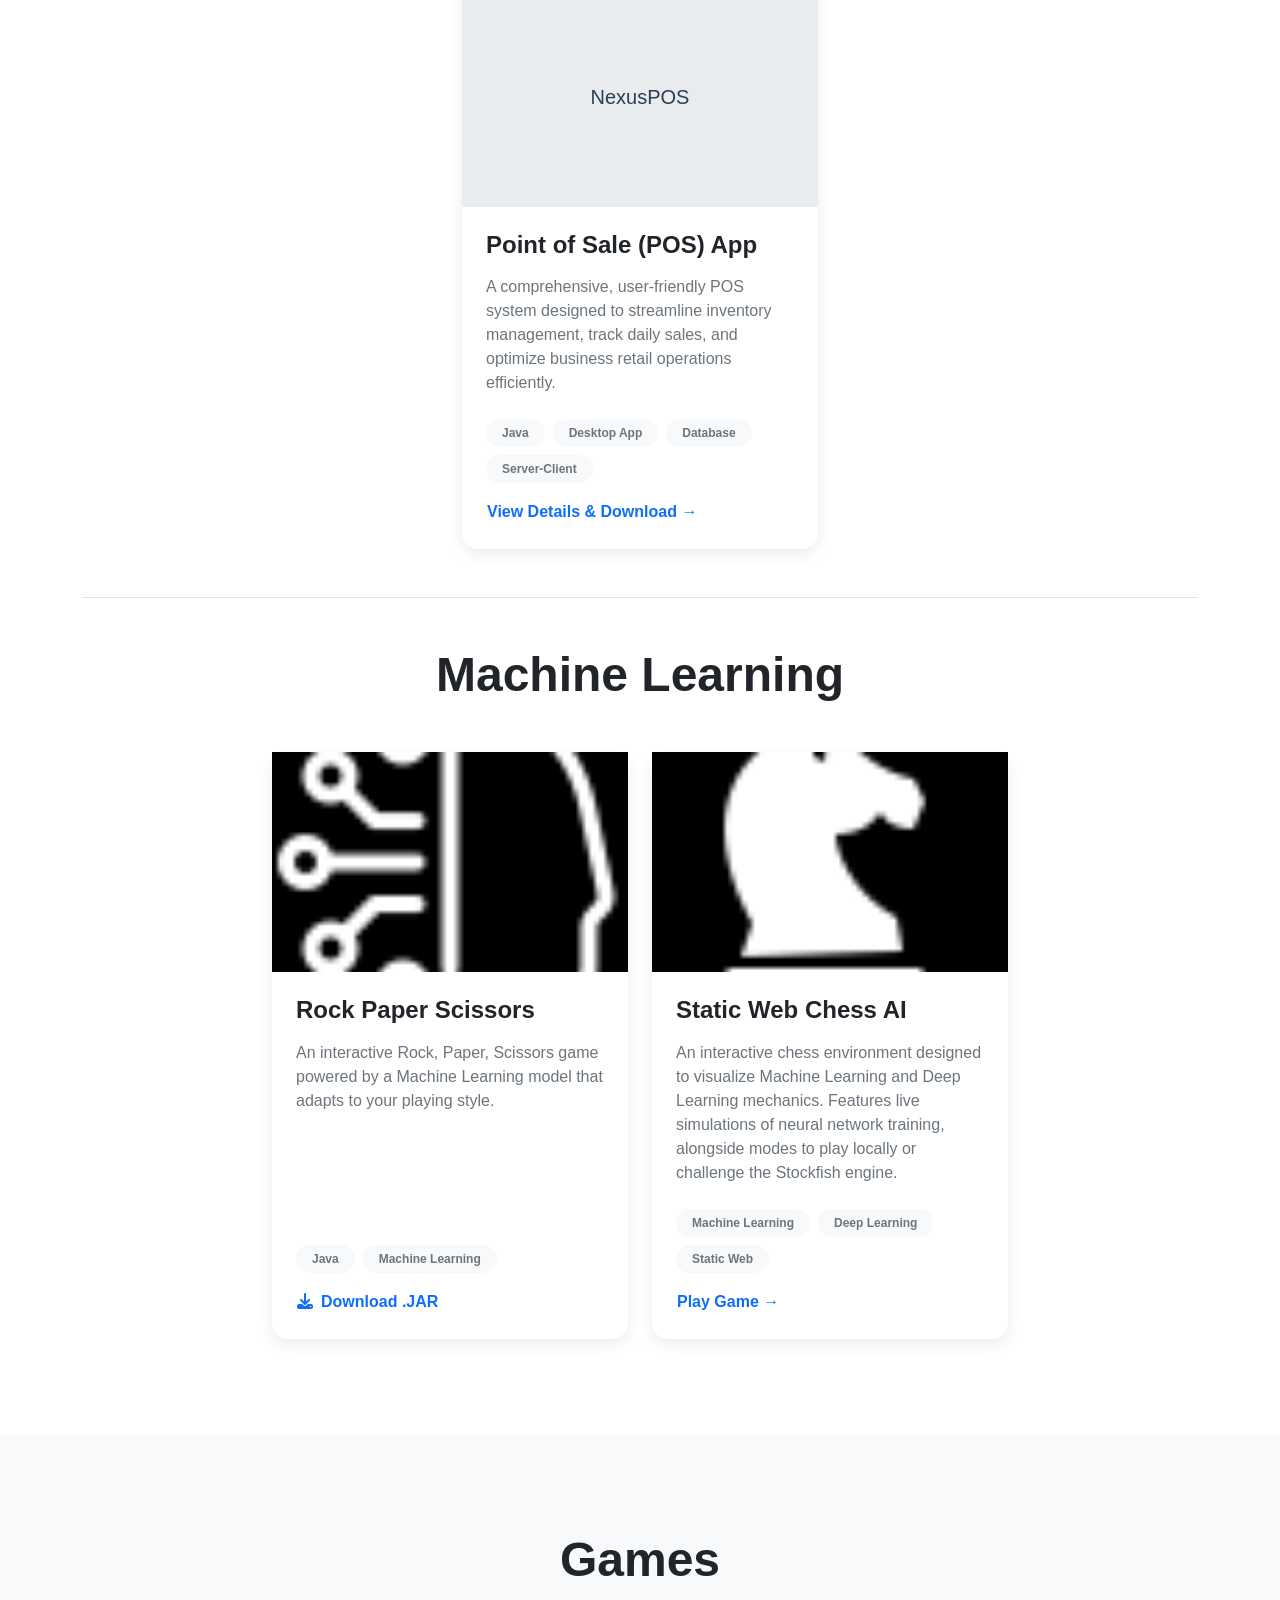
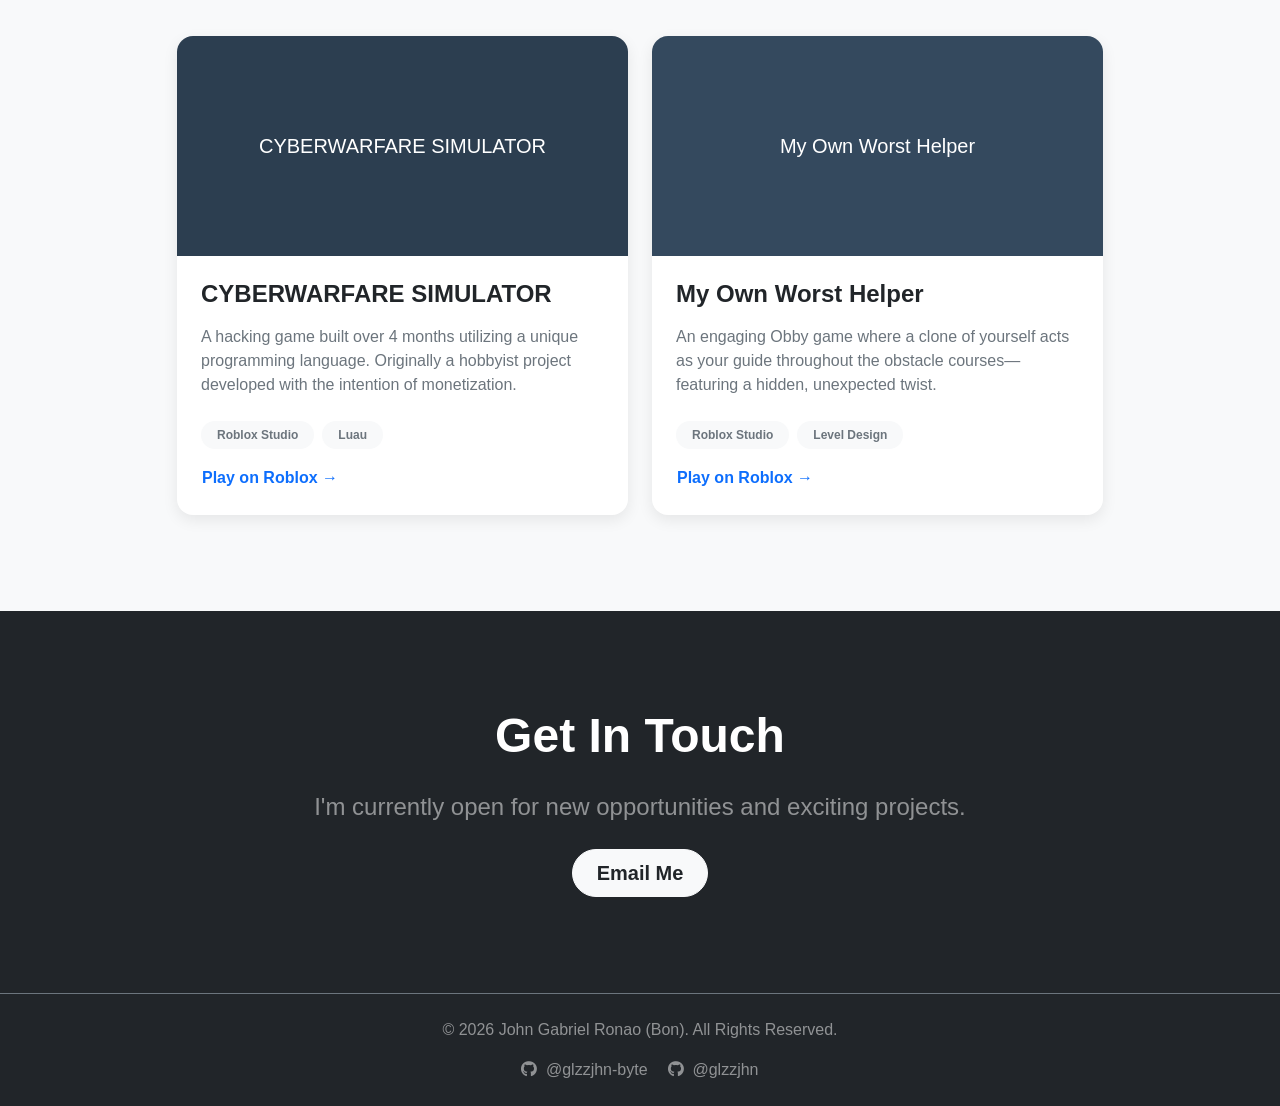
==== commit 00f0425b: "Update print statement from 'Hello' to 'Goodbye'" ====
--- a/index.html
+++ b/index.html
@@ -1,28 +1,50 @@
 <!-- Copyright (c) GlzzJohn -->
 <!DOCTYPE html>
 <html lang="en">
+Updating your HTML's metadata—specifically the JSON-LD script (the "@context": "[https://schema.org](https://schema.org)" block)—is exactly how you feed this relationship directly to Google's web crawlers.
+
+To create a hard link between your real name, your @glzzjhn handle, your WakaTime profile, and your Maven dependency, we can upgrade your JSON-LD to use a @graph structure. This tells the crawler: "Here is a Person, here are all their profiles, and here is the Software they authored."
+
+Replace your entire <head> section with this updated version:
+
+HTML
 <head>
     <meta charset="UTF-8">
     <meta name="viewport" content="width=device-width, initial-scale=1.0">
     <meta name="google-site-verification" content="9WgGEYs8OPE41W0Hd5cj4rrGhdmV6rmIx7hPFOpL4fo" />
     <meta name="author" content="John Gabriel Ronao">
     <meta name="description" content="Portfolio of John Gabriel Ronao (Bon), a 3rd-year Computer Engineering student at UST-L specializing in Systems, ML, and Cyber Security.">
-    
+    <meta name="keywords" content="John Gabriel Ronao, glzzjhn, glzzjhn-byte, Java Developer, WakaTime, Maven dependency, io.github.glzzjhn-byte, UST-L">
     <script type="application/ld+json">
     {
       "@context": "https://schema.org",
-      "@type": "Person",
-      "name": "John Gabriel Ronao",
-      "alternateName": ["Bon", "glzzjhn-byte", "glzzjhn"],
-      "jobTitle": "3rd-Year Computer Engineering Student",
-      "affiliation": {
-        "@type": "Organization",
-        "name": "UST-L"
-      },
-      "url": "https://glzzjhn-byte.github.io/Glzz-Home/",
-      "sameAs": [
-        "https://github.com/glzzjhn-byte",
-        "https://github.com/glzzjhn"
+      "@graph": [
+        {
+          "@type": "Person",
+          "@id": "https://glzzjhn-byte.github.io/Glzz-Home/#person",
+          "name": "John Gabriel Ronao",
+          "alternateName": ["Bon", "glzzjhn-byte", "glzzjhn"],
+          "jobTitle": "3rd-Year Computer Engineering Student",
+          "affiliation": {
+            "@type": "Organization",
+            "name": "UST-L"
+          },
+          "url": "https://glzzjhn-byte.github.io/Glzz-Home/",
+          "sameAs": [
+            "https://github.com/glzzjhn-byte",
+            "https://github.com/glzzjhn",
+            "https://wakatime.com/@glzzjhn"
+          ]
+        },
+        {
+          "@type": "SoftwareSourceCode",
+          "name": "FirstContribution",
+          "identifier": "io.github.glzzjhn-byte:FirstContribution:1.2.0",
+          "programmingLanguage": "Java",
+          "author": {
+            "@id": "https://glzzjhn-byte.github.io/Glzz-Home/#person"
+          }
+        }
       ]
     }
     </script>
@@ -176,6 +198,51 @@
             </div>
         </div>
     </section>
+    <section id="open-source" class="py-5 bg-light border-top">
+        <div class="container py-5">
+            <h2 class="display-5 fw-bold text-dark text-center mb-5">Open Source & Analytics</h2>
+            <div class="row g-4 justify-content-center">
+                <div class="col-md-5">
+                    <div class="card h-100 custom-card shadow-sm border-0">
+                        <div class="card-body p-4 d-flex flex-column bg-white">
+                            <h4 class="card-title fw-bold text-dark mb-3">
+                                <i class="fas fa-box-open me-2 text-primary"></i>Published Packages
+                            </h4>
+                            <p class="text-secondary mb-4">My open-source Java contributions, packaged and available via Maven Central.</p>
+                            
+                            <div class="bg-dark rounded p-3 mt-auto overflow-auto shadow-inner">
+<pre class="text-light mb-0" style="font-family: monospace; font-size: 0.85rem;">
+&lt;dependency&gt;
+    &lt;groupId&gt;io.github.glzzjhn-byte&lt;/groupId&gt;
+    &lt;artifactId&gt;FirstContribution&lt;/artifactId&gt;
+    &lt;version&gt;1.2.0&lt;/version&gt;
+&lt;/dependency&gt;
+</pre>
+                            </div>
+                        </div>
+                    </div>
+                </div>
+                <div class="col-md-5">
+                    <div class="card h-100 custom-card shadow-sm border-0">
+                        <div class="card-body p-4 d-flex flex-column bg-white text-center justify-content-center">
+                            <h4 class="card-title fw-bold text-dark mb-3">
+                                <i class="fas fa-chart-pie me-2 text-primary"></i>Coding Activity
+                            </h4>
+                            <p class="text-secondary mb-4">Tracking my development time, language usage, and consistency across environments.</p>
+                            
+                            <div class="mt-auto py-3">
+                                <h5 class="fw-bold text-dark mb-3">John Gabriel Ronao</h5>
+                                <a href="https://wakatime.com/@glzzjhn" target="_blank" class="btn btn-primary rounded-pill px-4 py-2 fw-semibold shadow-sm custom-btn-hover">
+                                    <i class="fas fa-code me-2"></i>View @glzzjhn on WakaTime
+                                </a>
+                            </div>
+                        </div>
+                    </div>
+                </div>
+
+            </div>
+        </div>
+    </section>
 
     <section id="apps" class="py-5 bg-white">
         <div class="container py-5">
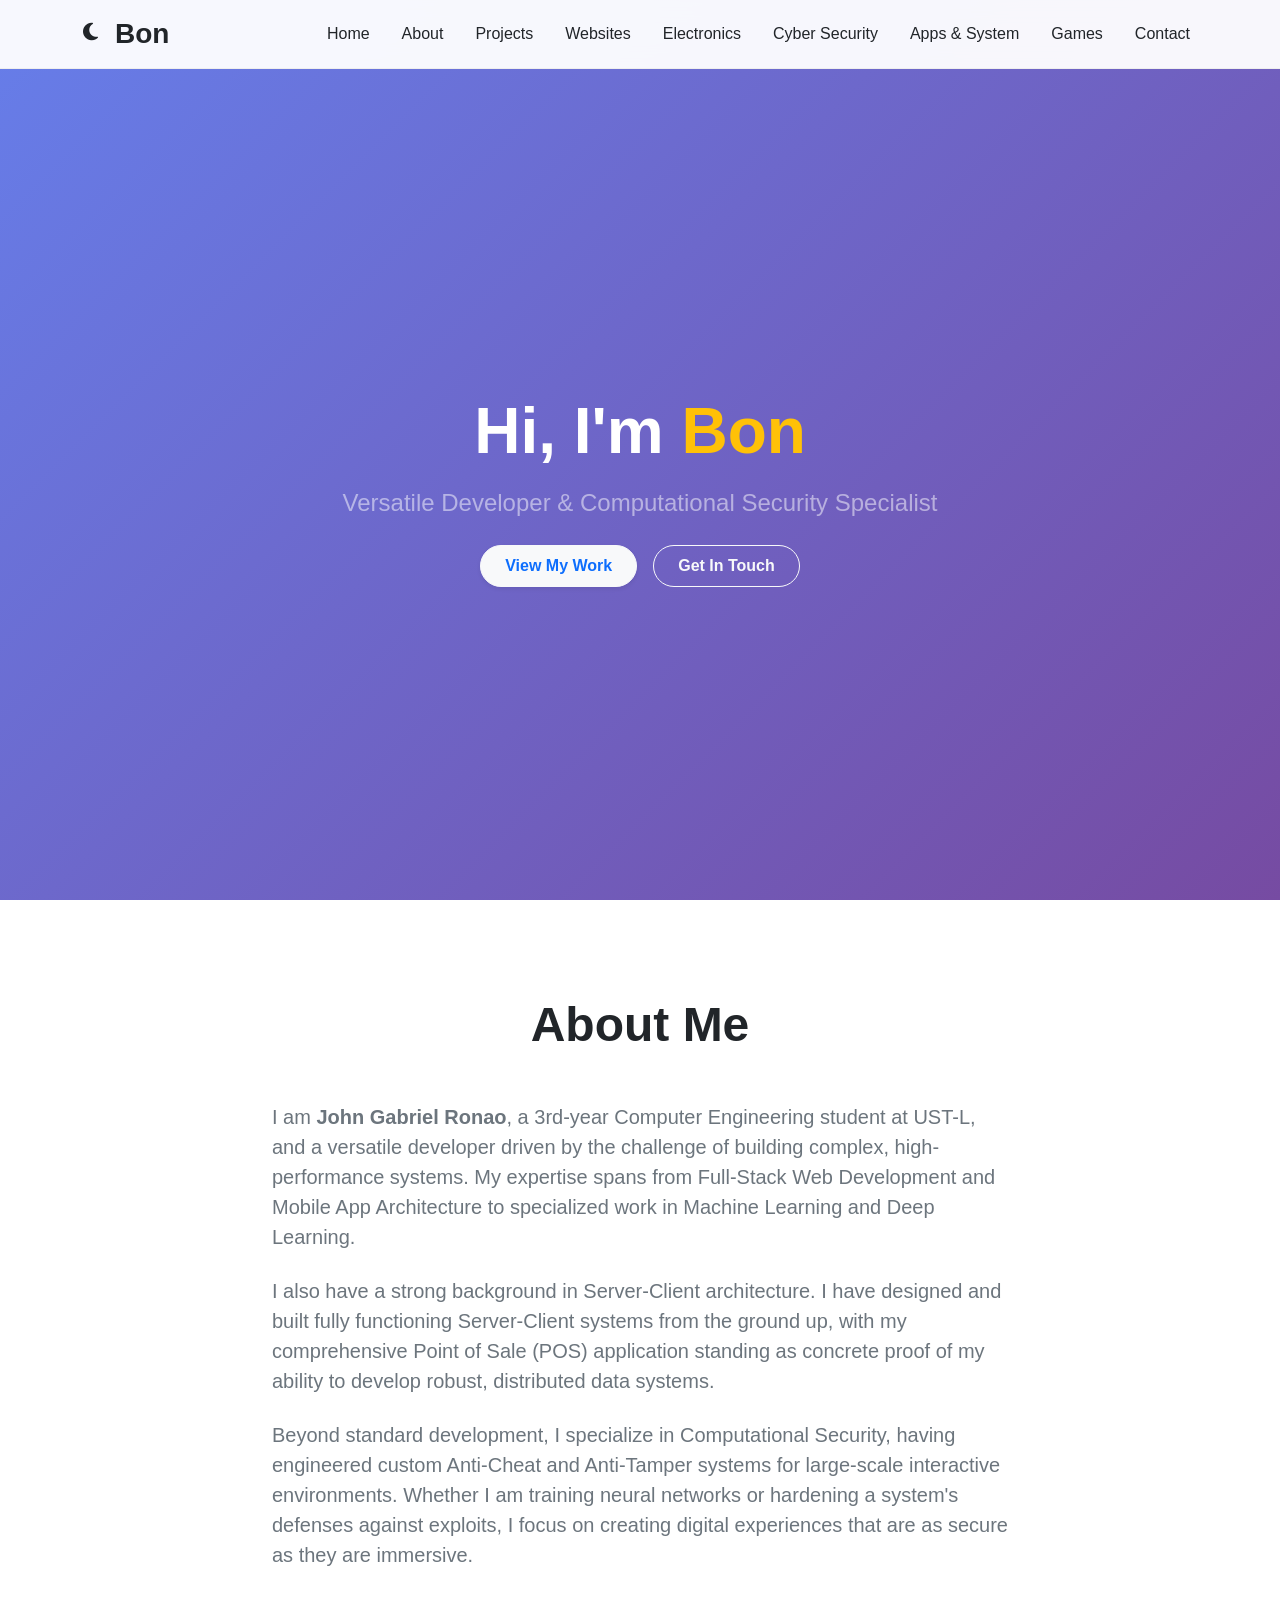
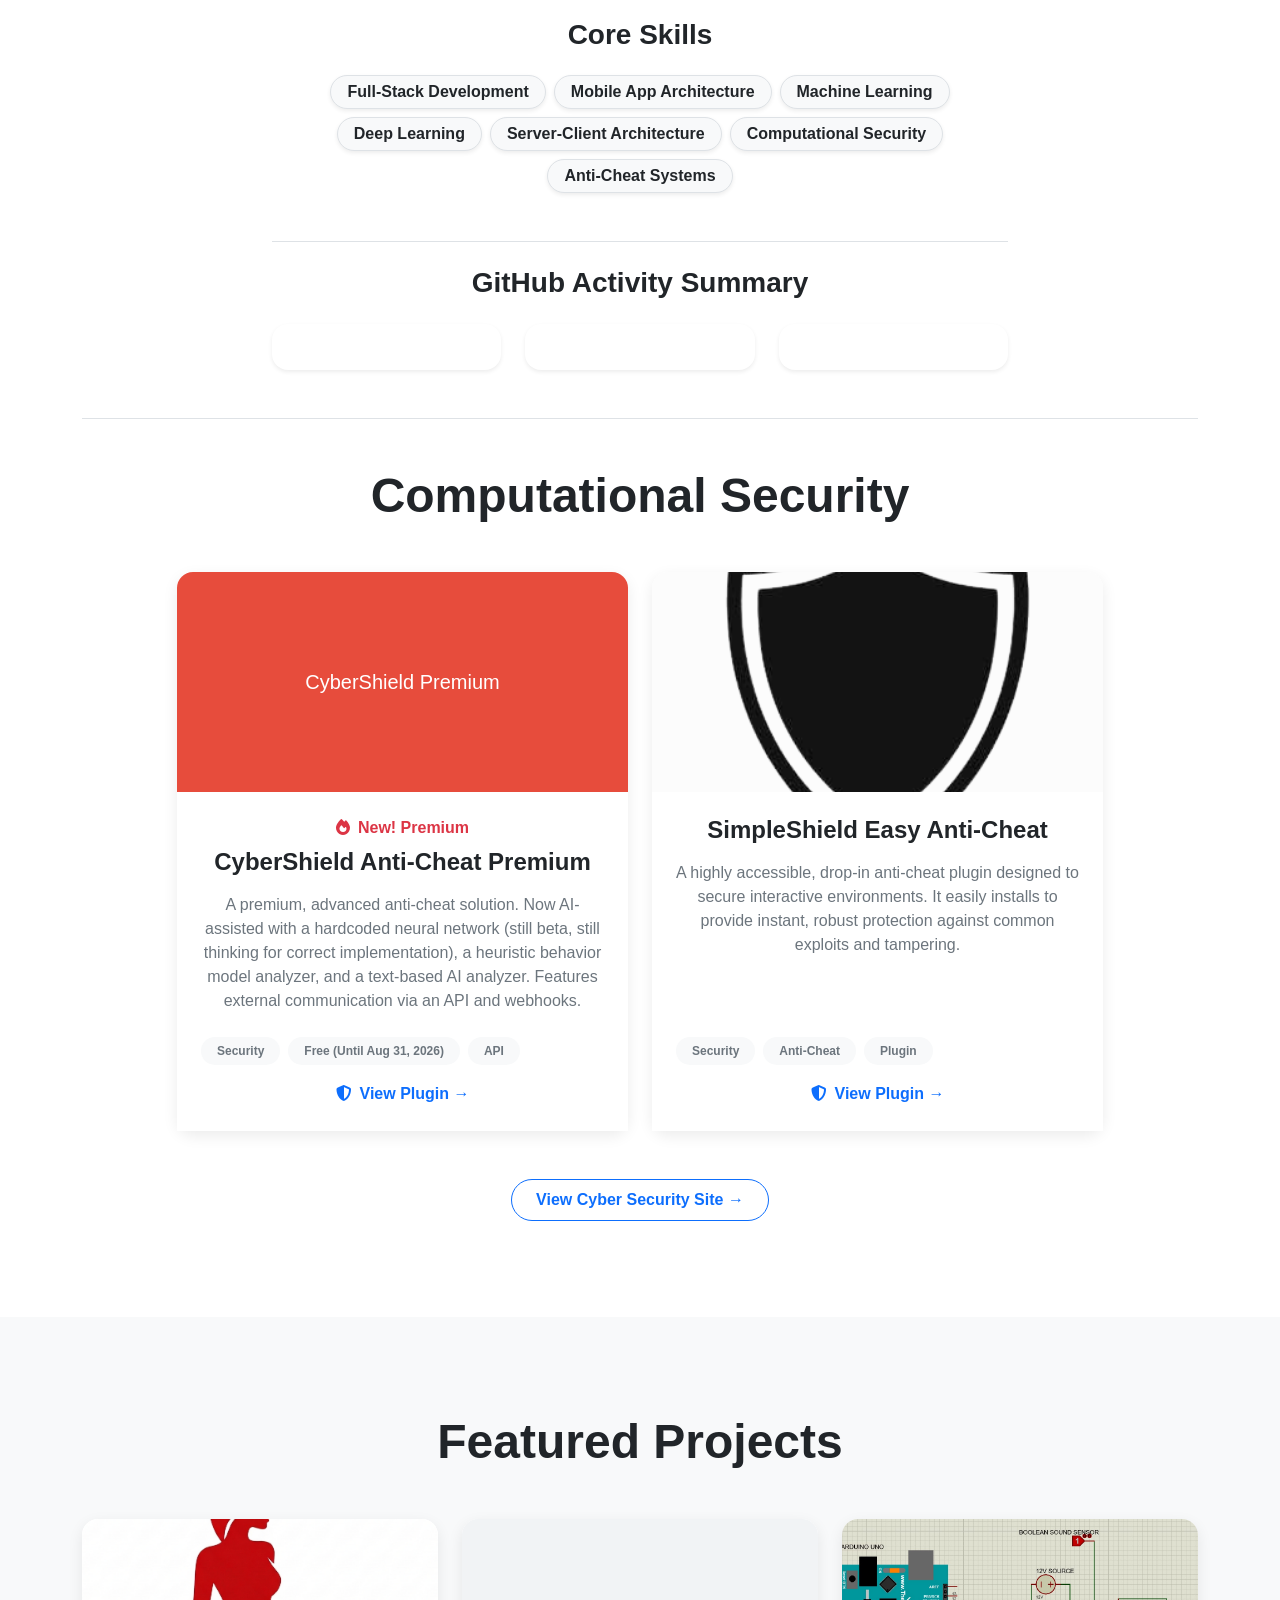
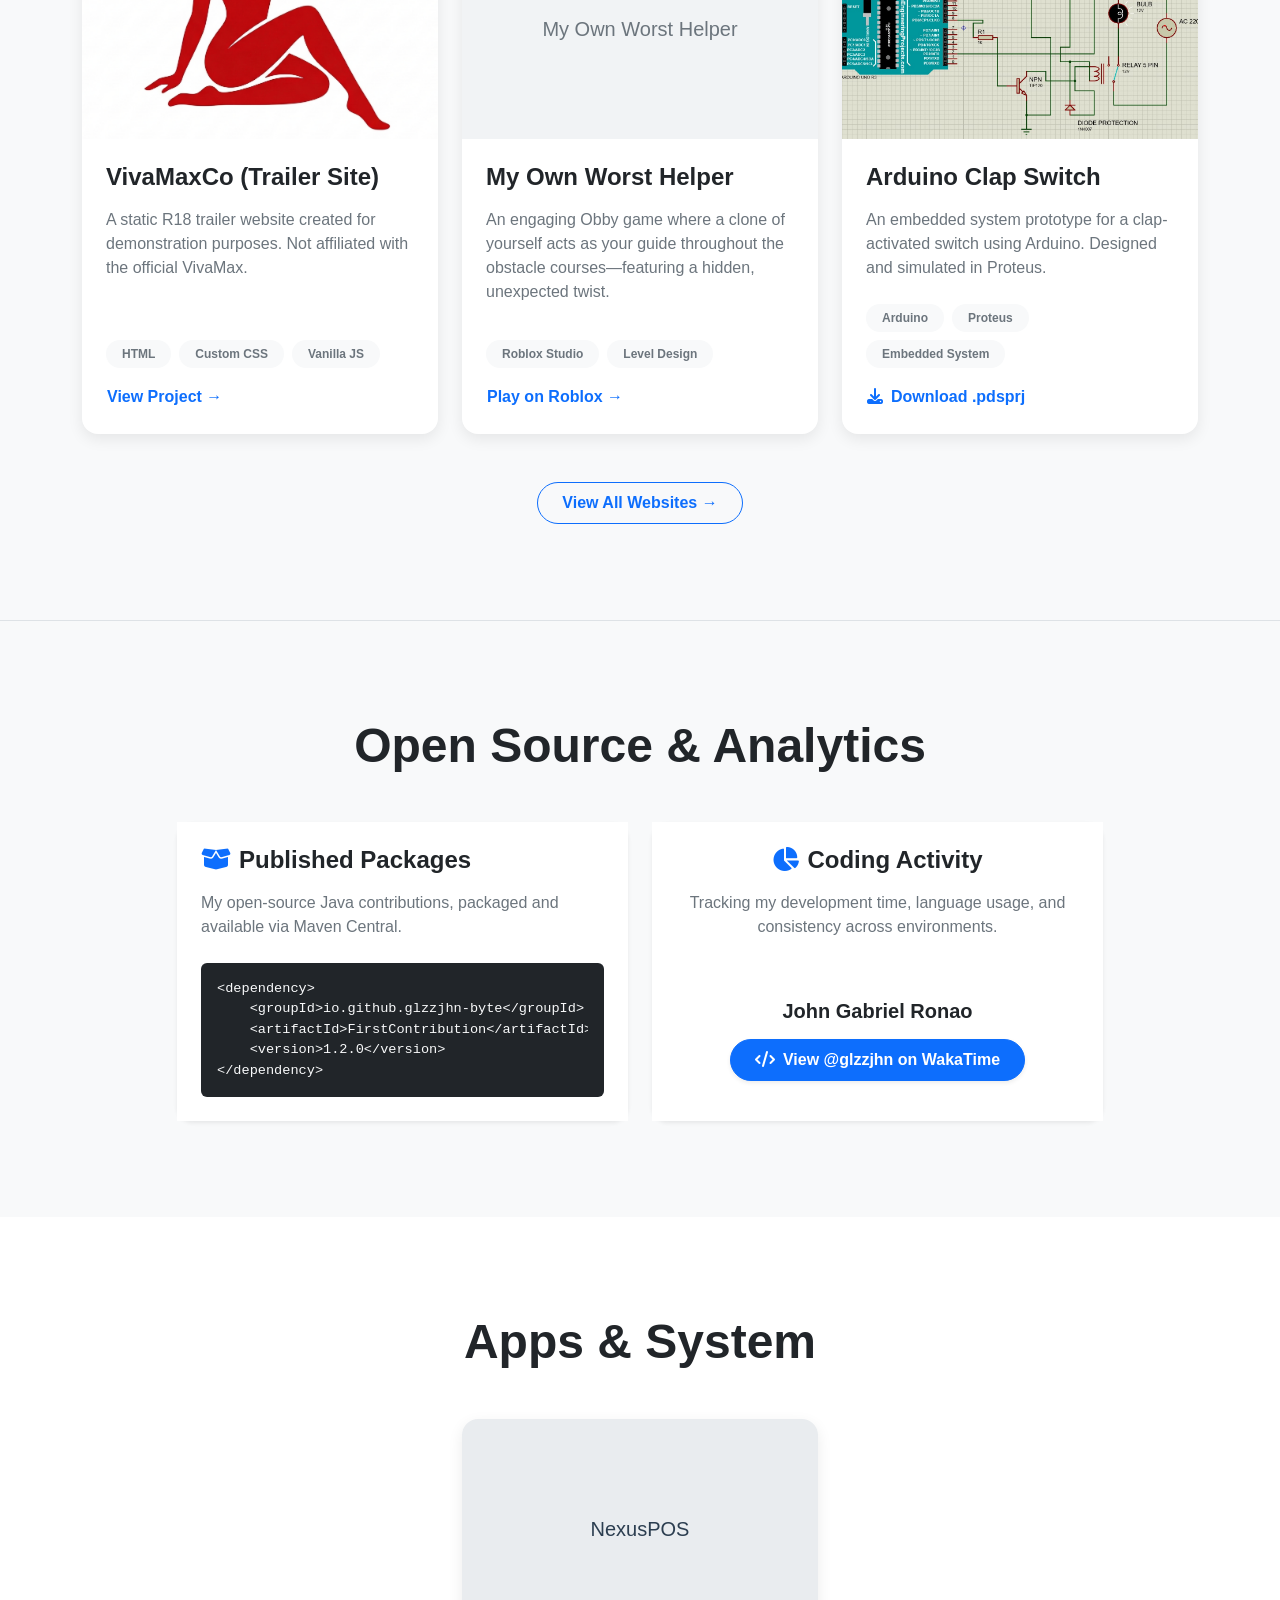
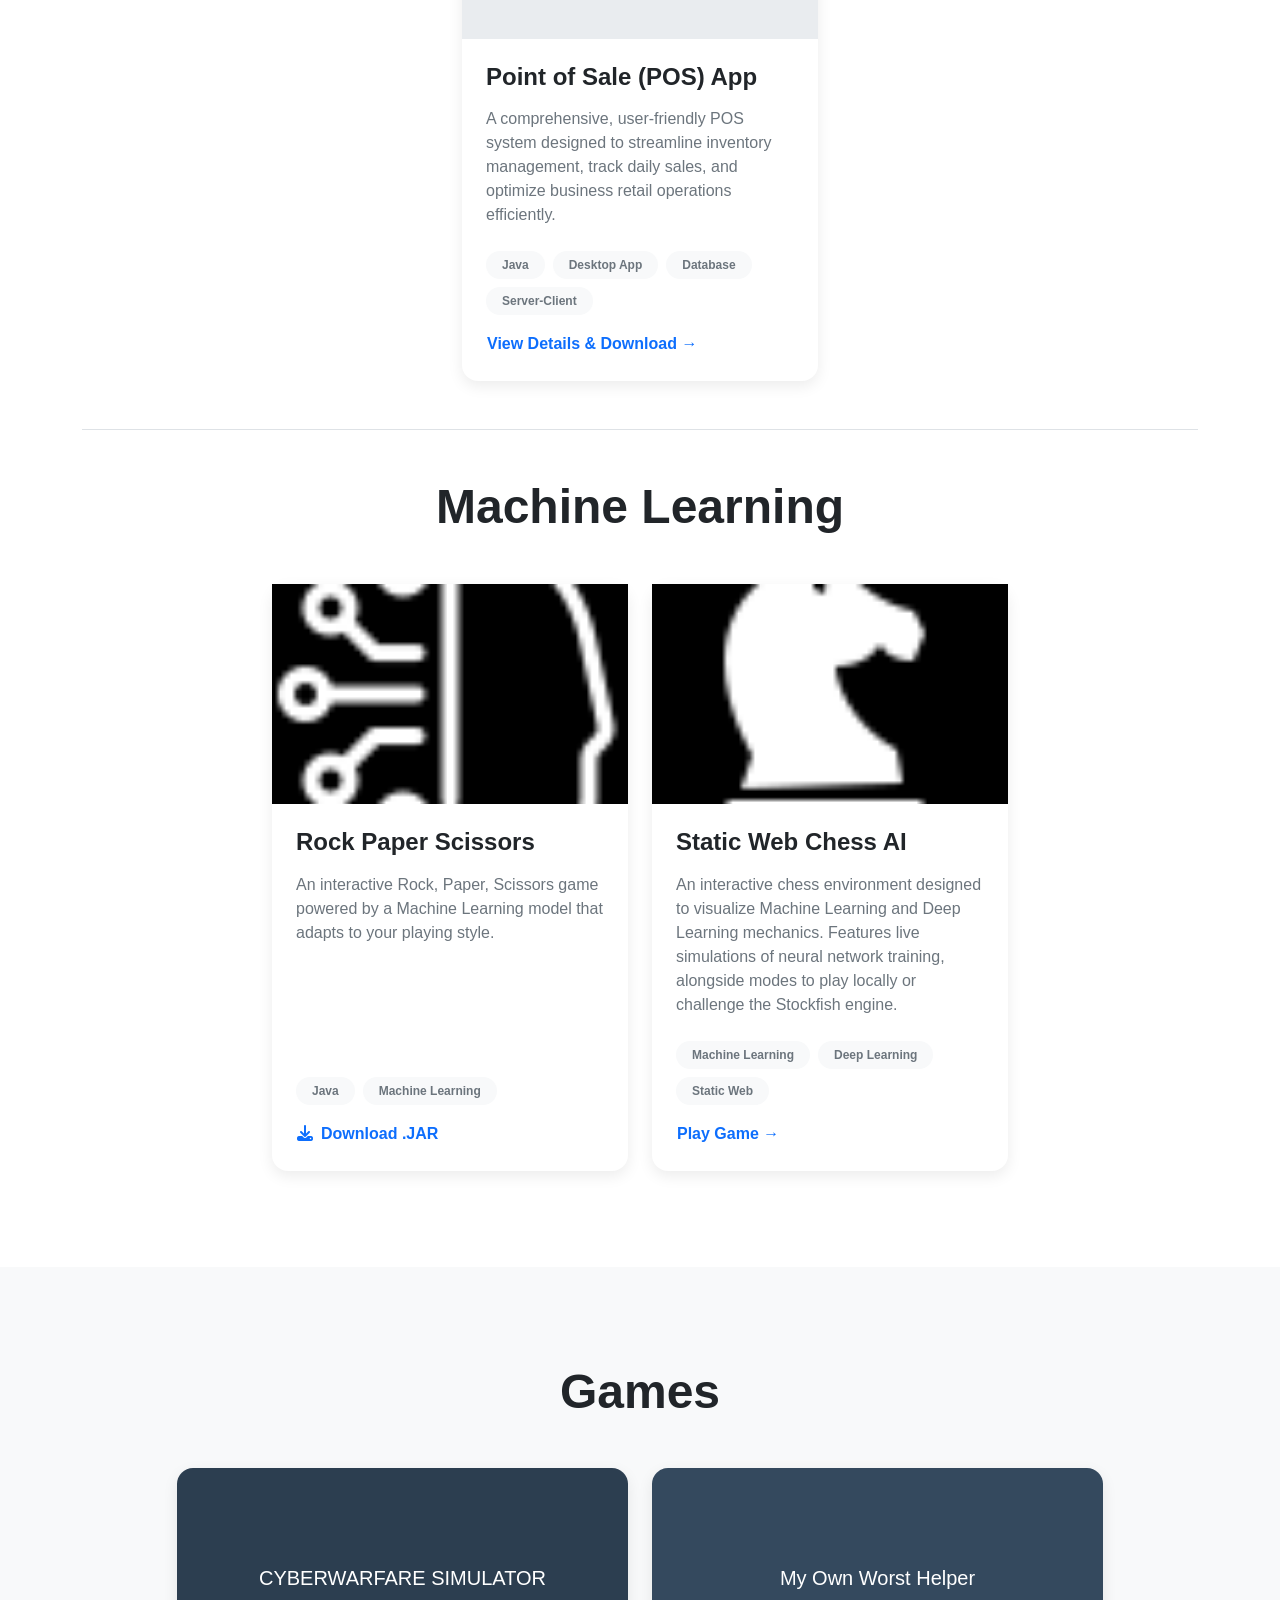
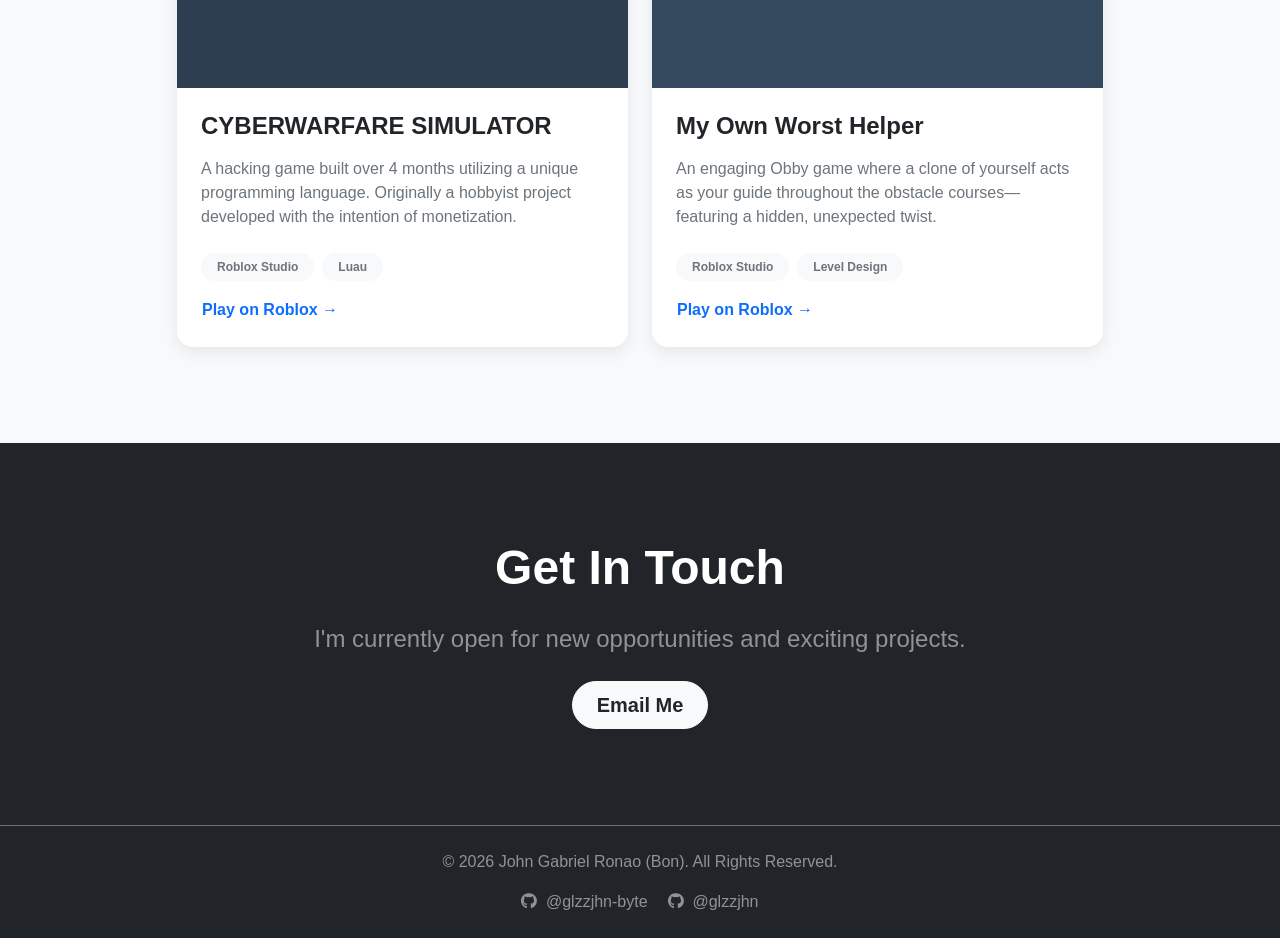
==== commit 6aed3ce9: "Update fmt.Println output from 'Hello' to 'Goodbye'" ====
--- a/index.html
+++ b/index.html
@@ -1,20 +1,13 @@
 <!-- Copyright (c) GlzzJohn -->
 <!DOCTYPE html>
 <html lang="en">
-Updating your HTML's metadata—specifically the JSON-LD script (the "@context": "[https://schema.org](https://schema.org)" block)—is exactly how you feed this relationship directly to Google's web crawlers.
-
-To create a hard link between your real name, your @glzzjhn handle, your WakaTime profile, and your Maven dependency, we can upgrade your JSON-LD to use a @graph structure. This tells the crawler: "Here is a Person, here are all their profiles, and here is the Software they authored."
-
-Replace your entire <head> section with this updated version:
-
-HTML
 <head>
     <meta charset="UTF-8">
     <meta name="viewport" content="width=device-width, initial-scale=1.0">
     <meta name="google-site-verification" content="9WgGEYs8OPE41W0Hd5cj4rrGhdmV6rmIx7hPFOpL4fo" />
     <meta name="author" content="John Gabriel Ronao">
-    <meta name="description" content="Portfolio of John Gabriel Ronao (Bon), a 3rd-year Computer Engineering student at UST-L specializing in Systems, ML, and Cyber Security.">
-    <meta name="keywords" content="John Gabriel Ronao, glzzjhn, glzzjhn-byte, Java Developer, WakaTime, Maven dependency, io.github.glzzjhn-byte, UST-L">
+    <meta name="description" content="Portfolio of John Gabriel Ronao (Bon), a 3rd-year Computer Engineering student at UST-L and Roblox Developer specializing in Systems, ML, Cyber Security, and Luau programming.">
+    <meta name="keywords" content="John Gabriel Ronao, glzzjhn, glzzjhn-byte, Java Developer, Roblox Developer, Luau, WakaTime, Maven dependency, io.github.glzzjhn-byte, UST-L">
     <script type="application/ld+json">
     {
       "@context": "https://schema.org",
@@ -24,7 +17,10 @@
           "@id": "https://glzzjhn-byte.github.io/Glzz-Home/#person",
           "name": "John Gabriel Ronao",
           "alternateName": ["Bon", "glzzjhn-byte", "glzzjhn"],
-          "jobTitle": "3rd-Year Computer Engineering Student",
+          "jobTitle": [
+            "3rd-Year Computer Engineering Student",
+            "Roblox Developer"
+          ],
           "affiliation": {
             "@type": "Organization",
             "name": "UST-L"
@@ -33,7 +29,8 @@
           "sameAs": [
             "https://github.com/glzzjhn-byte",
             "https://github.com/glzzjhn",
-            "https://wakatime.com/@glzzjhn"
+            "https://wakatime.com/@glzzjhn",
+            "https://www.roblox.com/users/2709443299/profile"
           ]
         },
         {
